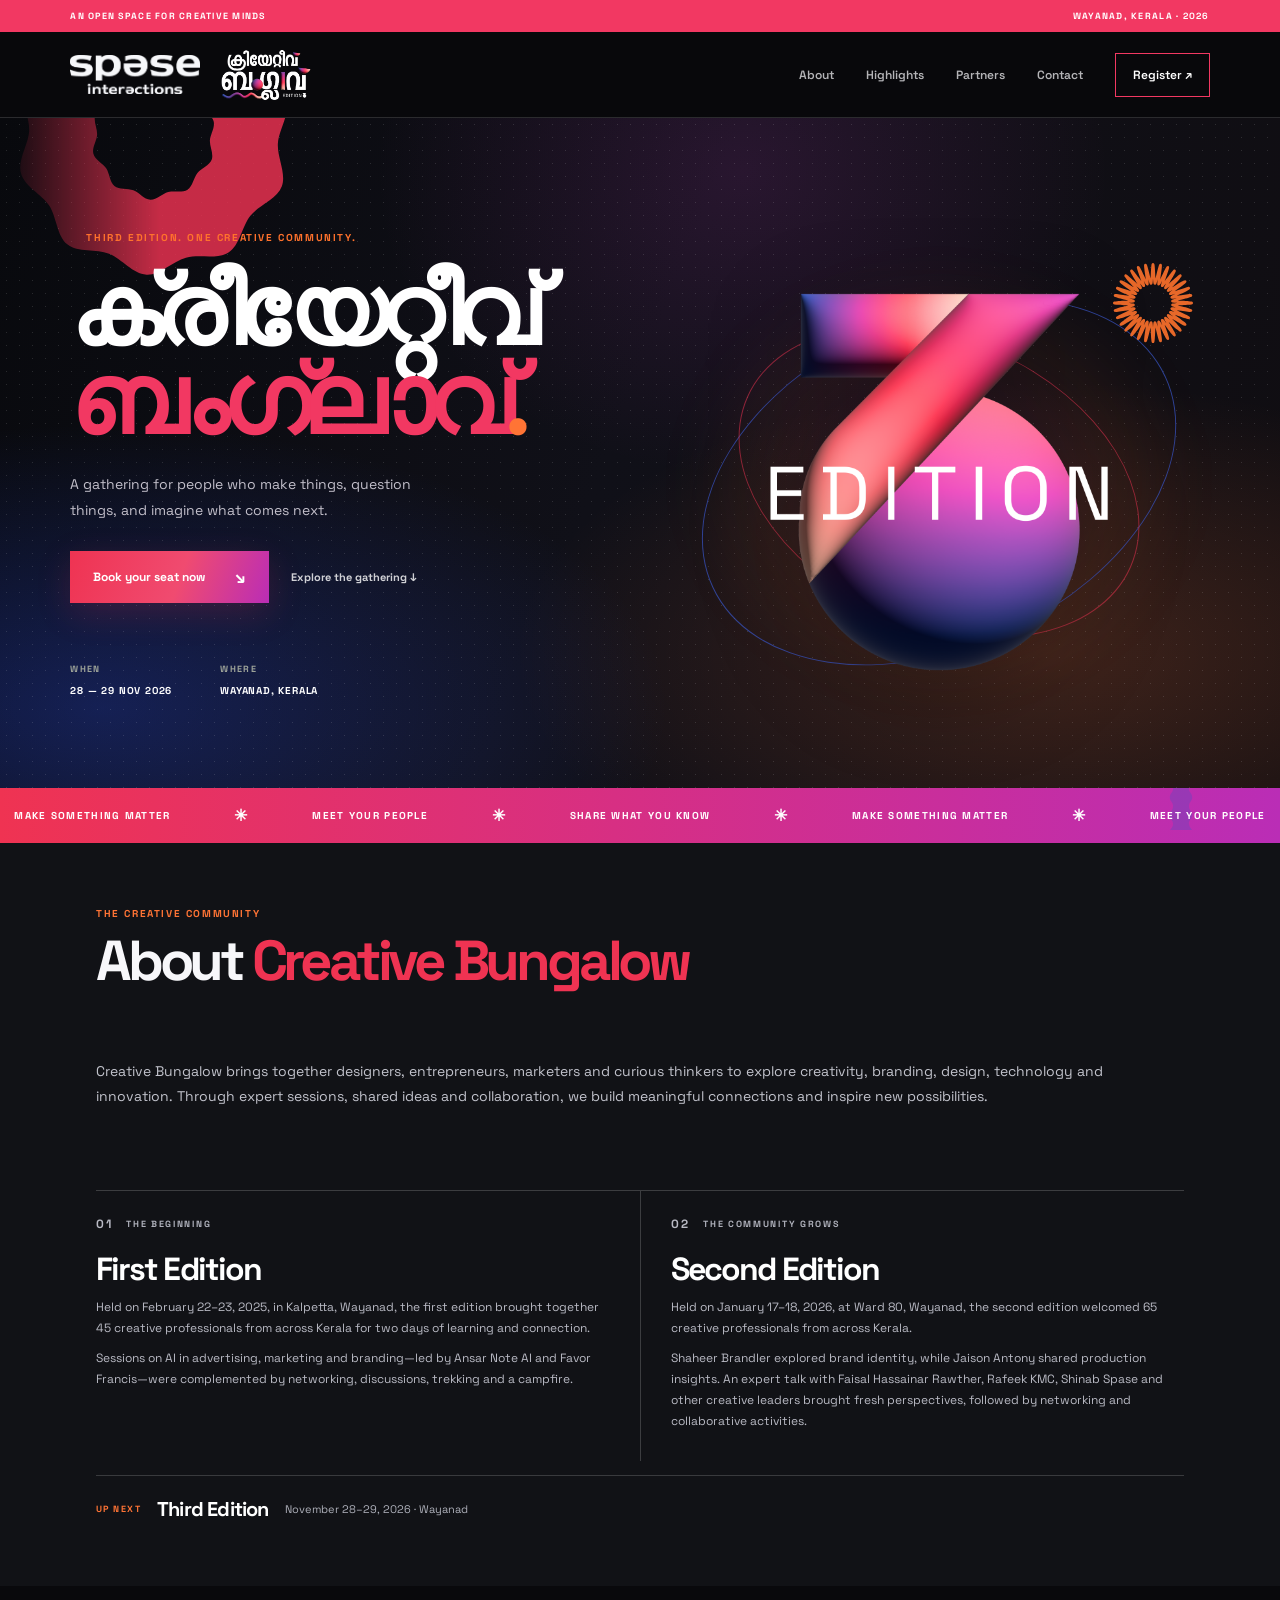
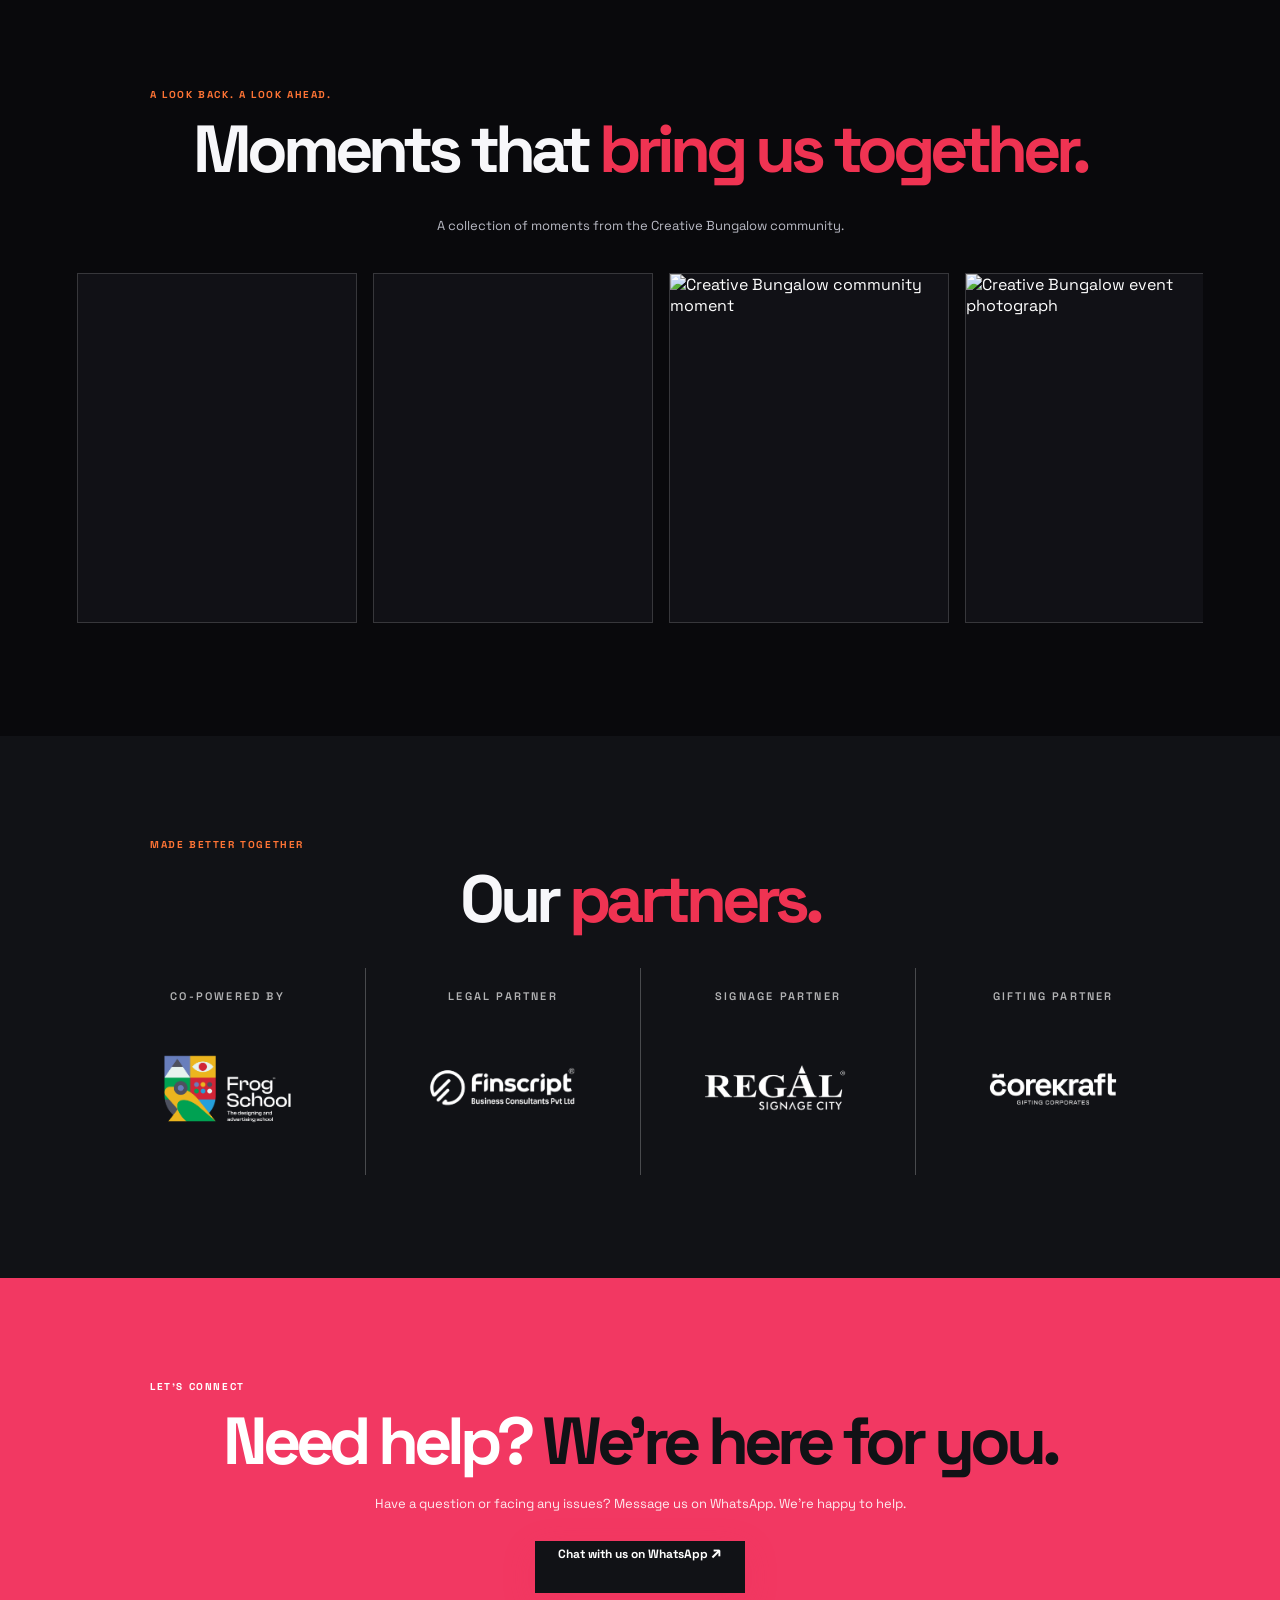
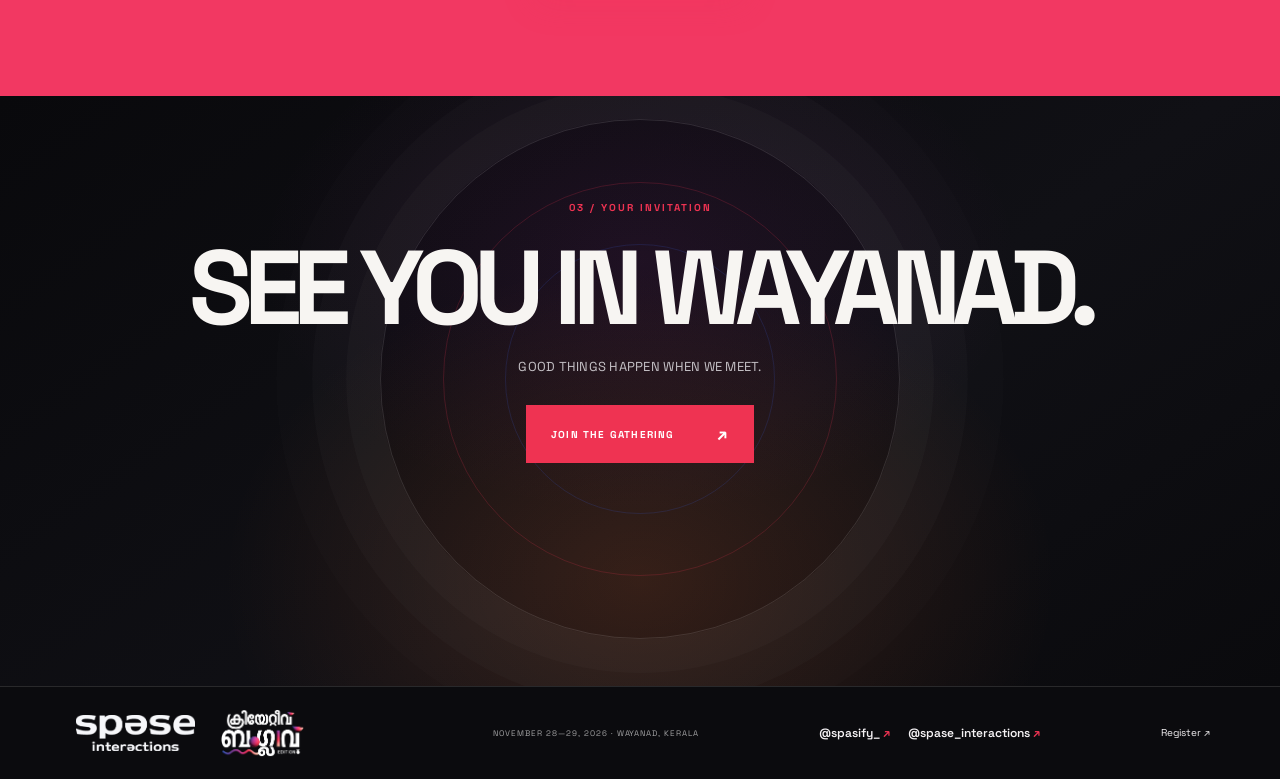
==== index.html @ 7293399e "Use text-style symbols for iOS icons" ====
<!doctype html>
<html lang="en">
<head>
<meta charset="utf-8"><meta name="viewport" content="width=device-width,initial-scale=1">
<meta name="theme-color" content="#0b0b0e">
<meta name="description" content="Creative Bungalow is a two-day gathering for creative minds in Wayanad, November 28–29, 2026.">
<title>Creative Bungalow — Wayanad Gathering</title>
<link rel="preconnect" href="https://fonts.googleapis.com"><link rel="preconnect" href="https://fonts.gstatic.com" crossorigin>
<link href="https://fonts.googleapis.com/css2?family=Space+Grotesk:wght@400;500;600;700&display=swap" rel="stylesheet">
<link rel="stylesheet" href="./styles.css">
</head>
<body>
<div class="topline"><span>AN OPEN SPACE FOR CREATIVE MINDS</span><span>WAYANAD, KERALA · 2026</span></div>
<header class="site-header">
<div class="home-brand-pair" role="group" aria-label="Event logos">
  <img class="spase-logo" src="./assets/brand/spase-logo-white.png" alt="Spase Interactions">
  <a class="brand" href="./index.html" aria-label="Creative Bungalow home"><img class="brand-logo" src="./assets/brand/Logo%20white.png" alt="Creative Bungalow"></a>
</div>
<nav><a href="#about">About</a><a href="#highlights">Highlights</a><a href="#partners">Partners</a><a href="#contact">Contact</a><a class="nav-cta" href="./register.html">Register ↗︎</a></nav>
</header>
<main>
<section class="hero">
<div class="hero-copy"><p class="eyebrow"><i></i>THIRD EDITION. ONE CREATIVE COMMUNITY.</p>
<h1>ക്രീയേറ്റീവ്<br><em>ബംഗ്ലാവ്</em><span class="lime">.</span></h1>
<p class="hero-subtitle">A gathering for people who make things, question things, and imagine what comes next.</p>
<div class="hero-actions"><a class="button button-lime" href="./register.html">Book your seat now <b>↘︎</b></a><a class="text-link" href="#about">Explore the gathering ↓︎</a></div>
<div class="hero-meta"><div><small>WHEN</small><strong>28 — 29 NOV 2026</strong></div><div><small>WHERE</small><strong>WAYANAD, KERALA</strong></div></div></div>
<div class="hero-art" aria-label="Creative Bungalow third edition artwork"><span class="hero-orbit hero-orbit-a" aria-hidden="true"></span><span class="hero-orbit hero-orbit-b" aria-hidden="true"></span><img class="hero-edition-art" src="./assets/brand/3.png" alt="Creative Bungalow — Third Edition" fetchpriority="high"></div>

</section>
<div class="ticker"><div class="ticker-track"><span>MAKE SOMETHING MATTER</span><b>✳︎</b><span>MEET YOUR PEOPLE</span><b>✳︎</b><span>SHARE WHAT YOU KNOW</span><b>✳︎</b><span>MAKE SOMETHING MATTER</span><b>✳︎</b><span>MEET YOUR PEOPLE</span></div></div>
<section class="editorial-section about-section" id="about">
  <div class="editorial-heading"><p class="eyebrow">THE CREATIVE COMMUNITY</p><h2>About <em>Creative Bungalow</em></h2></div>
  <div class="editorial-copy"><div class="about-copy">
        <p>Creative Bungalow brings together designers, entrepreneurs, marketers and curious thinkers to explore creativity, branding, design, technology and innovation. Through expert sessions, shared ideas and collaboration, we build meaningful connections and inspire new possibilities.</p>
      </div></div>
  <div class="edition-history">
    <div class="edition-grid"><article class="edition-entry" id="first-edition">
        <p class="edition-kicker">01 <span>THE BEGINNING</span></p>
        <h3>First Edition</h3>
        <div class="edition-copy">
          <p>Held on February 22–23, 2025, in Kalpetta, Wayanad, the first edition brought together 45 creative professionals from across Kerala for two days of learning and connection.</p>
          <p>Sessions on AI in advertising, marketing and branding—led by Ansar Note AI and Favor Francis—were complemented by networking, discussions, trekking and a campfire.</p>
        </div>
      </article><article class="edition-entry" id="second-edition">
        <p class="edition-kicker">02 <span>THE COMMUNITY GROWS</span></p>
        <h3>Second Edition</h3>
        <div class="edition-copy">
          <p>Held on January 17–18, 2026, at Ward 80, Wayanad, the second edition welcomed 65 creative professionals from across Kerala.</p>
          <p>Shaheer Brandler explored brand identity, while Jaison Antony shared production insights. An expert talk with Faisal Hassainar Rawther, Rafeek KMC, Shinab Spase and other creative leaders brought fresh perspectives, followed by networking and collaborative activities.</p>
        </div>
      </article></div>
    <div class="upcoming-edition"><span>UP NEXT</span><strong>Third Edition</strong><small>November 28–29, 2026 · Wayanad</small></div>
  </div>
</section>
<section class="editorial-section highlights-section" id="highlights">
  <div class="editorial-heading"><p class="eyebrow">A LOOK BACK. A LOOK AHEAD.</p><h2>Moments that <em>bring us together.</em></h2></div>
  <p class="editorial-subtitle">A collection of moments from the Creative Bungalow community.</p>
  <div class="media-marquee" aria-label="Creative Bungalow event photo and video gallery">
    <div class="media-track">
      <article class="media-gallery-card media-video"><iframe src="https://player.cloudinary.com/embed/?cloud_name=nosb531w&amp;public_id=AQMdlvcf31uzhgILqf1fVUNuygNgIloz7JPK4QnkHkowUm_729f21KWmNXTVeXl61R1WIhjzv195Us8UaeySsjap_ctfdw8" title="Creative Bungalow video moment 1" loading="lazy" allow="autoplay; fullscreen; encrypted-media; picture-in-picture" allowfullscreen></iframe></article>
      <article class="media-gallery-card media-video"><iframe src="https://player.cloudinary.com/embed/?cloud_name=nosb531w&amp;public_id=AQNQXtp3sV0ux5wu3PxJPvbdWZs32TNLeT9macdS7wleABgqghY4fEcdtOagTfN8_0IBxi1H565RChqFVVooSV6q0Xk9ZkzbIx928MA_csvsdd" title="Creative Bungalow video moment 2" loading="lazy" allow="autoplay; fullscreen; encrypted-media; picture-in-picture" allowfullscreen></iframe></article>
      <article class="media-gallery-card"><img src="https://res.cloudinary.com/nosb531w/image/upload/v1793366432/DSC09145.JPG_z86jhj.jpg" alt="Creative Bungalow community moment" loading="lazy"></article>
      <article class="media-gallery-card"><img src="https://res.cloudinary.com/nosb531w/image/upload/v1793366423/DSC09810_1.JPG_mx8c7j.jpg" alt="Creative Bungalow event photograph" loading="lazy"></article>
      <article class="media-gallery-card"><img src="https://res.cloudinary.com/nosb531w/image/upload/v1793366423/DSC09531.JPG_hpha5m.jpg" alt="Creative Bungalow event photograph" loading="lazy"></article>
      <article class="media-gallery-card"><img src="https://res.cloudinary.com/nosb531w/image/upload/v1793366422/DSC09256.JPG_mx4a6j.jpg" alt="Creative Bungalow event photograph" loading="lazy"></article>
      <article class="media-gallery-card media-gallery-duplicate" aria-hidden="true media-video"><iframe src="https://player.cloudinary.com/embed/?cloud_name=nosb531w&amp;public_id=AQMdlvcf31uzhgILqf1fVUNuygNgIloz7JPK4QnkHkowUm_729f21KWmNXTVeXl61R1WIhjzv195Us8UaeySsjap_ctfdw8" title="Creative Bungalow video moment 1" loading="lazy" allow="autoplay; fullscreen; encrypted-media; picture-in-picture" allowfullscreen></iframe></article>
      <article class="media-gallery-card media-gallery-duplicate" aria-hidden="true media-video"><iframe src="https://player.cloudinary.com/embed/?cloud_name=nosb531w&amp;public_id=AQNQXtp3sV0ux5wu3PxJPvbdWZs32TNLeT9macdS7wleABgqghY4fEcdtOagTfN8_0IBxi1H565RChqFVVooSV6q0Xk9ZkzbIx928MA_csvsdd" title="Creative Bungalow video moment 2" loading="lazy" allow="autoplay; fullscreen; encrypted-media; picture-in-picture" allowfullscreen></iframe></article>
      <article class="media-gallery-card media-gallery-duplicate" aria-hidden="true"><img src="https://res.cloudinary.com/nosb531w/image/upload/v1793366432/DSC09145.JPG_z86jhj.jpg" alt="Creative Bungalow community moment" loading="lazy"></article>
      <article class="media-gallery-card media-gallery-duplicate" aria-hidden="true"><img src="https://res.cloudinary.com/nosb531w/image/upload/v1793366423/DSC09810_1.JPG_mx8c7j.jpg" alt="Creative Bungalow event photograph" loading="lazy"></article>
      <article class="media-gallery-card media-gallery-duplicate" aria-hidden="true"><img src="https://res.cloudinary.com/nosb531w/image/upload/v1793366423/DSC09531.JPG_hpha5m.jpg" alt="Creative Bungalow event photograph" loading="lazy"></article>
      <article class="media-gallery-card media-gallery-duplicate" aria-hidden="true"><img src="https://res.cloudinary.com/nosb531w/image/upload/v1793366422/DSC09256.JPG_mx4a6j.jpg" alt="Creative Bungalow event photograph" loading="lazy"></article>
    </div>
  </div>
</section>
<section class="editorial-section partners-section" id="partners">
  <div class="editorial-heading"><p class="eyebrow">MADE BETTER TOGETHER</p><h2>Our <em>partners.</em></h2></div>
  <div class="partner-rail" aria-label="Event partners">
    <div class="partner-slot">
      <p class="partner-role">CO-POWERED BY</p>
      <img src="./assets/brand/Frog-school-logo.png" alt="Frog School" loading="lazy">
    </div>
    <div class="partner-slot">
      <p class="partner-role">LEGAL PARTNER</p>
      <img src="./assets/brand/finscript.png" alt="Finscript" loading="lazy">
    </div>
    <div class="partner-slot">
      <p class="partner-role">SIGNAGE PARTNER</p>
      <img src="./assets/brand/regal.png" alt="Regal Signage City" loading="lazy">
    </div>
    <div class="partner-slot">
      <p class="partner-role">GIFTING PARTNER</p>
      <img src="./assets/brand/corecraft.png" alt="Corekraft Gifts and Corporates" loading="lazy">
    </div>
  </div>
</section>
<section class="editorial-section contact-section" id="contact">
  <div class="editorial-heading"><p class="eyebrow">LET'S CONNECT</p><h2>Need help? <em>We're here for you.</em></h2></div>
  <p class="editorial-subtitle">Have a question or facing any issues? Message us on WhatsApp. We're happy to help.</p>
  <a class="button button-lime" href="https://wa.me/918129051277?text=Hello%20Creative%20Bungalow%2C%20I%20have%20a%20question%20about%20the%20event." target="_blank" rel="noopener noreferrer">Chat with us on WhatsApp <b>↗︎</b></a>
</section>

<section class="closing invite-cta">
  <div class="invite-orbit" aria-hidden="true"></div>
  <div class="invite-content">
    <p class="invite-kicker">03 / YOUR INVITATION</p>
    <h2>See you in Wayanad.</h2>
    <p class="invite-copy">GOOD THINGS HAPPEN WHEN WE MEET.</p>
    <a class="invite-button" href="./register.html">JOIN THE GATHERING <span>↗︎</span></a>
  </div>
</section>
</main>
<footer class="site-footer"><div class="home-brand-pair" role="group" aria-label="Event logos"><img class="spase-logo" src="./assets/brand/spase-logo-white.png" alt="Spase Interactions"><a class="brand" href="./index.html" aria-label="Creative Bungalow home"><img class="brand-logo footer-logo" src="./assets/brand/Logo%20white.png" alt="Creative Bungalow"></a></div><span>NOVEMBER 28—29, 2026 · WAYANAD, KERALA</span><nav class="footer-socials" aria-label="Instagram accounts"><a href="https://www.instagram.com/spasify_/" target="_blank" rel="noopener noreferrer">@spasify_ <span aria-hidden="true">↗︎</span></a><a href="https://www.instagram.com/spase_interactions/" target="_blank" rel="noopener noreferrer">@spase_interactions <span aria-hidden="true">↗︎</span></a></nav><a href="./register.html">Register ↗︎</a></footer>

</body></html>
---- styles.css ----
:root{--ink:#0b0b0e;--paper:#111216;--green:#f23862;--muted:#a0a0aa;--line:rgba(255,255,255,.14);--white:#191a20;--sans:"Space Grotesk",Arial,sans-serif;--serif:"Space Grotesk",Arial,sans-serif}*{box-sizing:border-box}html{scroll-behavior:smooth;scroll-padding-top:90px}body{margin:0;background:var(--paper);color:var(--ink);font-family:var(--sans);-webkit-font-smoothing:antialiased}a{color:inherit;text-decoration:none}button,input{font:inherit}.topline{height:32px;padding:0 5.5%;display:flex;align-items:center;justify-content:space-between;background:var(--green);font-size:9px;font-weight:700;letter-spacing:.14em}.site-header{height:86px;padding:0 5.5%;display:flex;align-items:center;justify-content:space-between;border-bottom:1px solid var(--line)}.brand{display:inline-flex;align-items:center;gap:11px}.brand-mark{width:43px;height:43px;border-radius:50%;background:var(--ink);color:var(--green);display:grid;place-items:center;font-size:13px;font-weight:700;position:relative;letter-spacing:-.06em}.brand-mark span{position:absolute;font-size:10px;top:5px;right:6px;color:var(--paper)}.brand-name{font-weight:700;font-size:12px;line-height:1.05;letter-spacing:-.04em}.site-header nav{display:flex;align-items:center;gap:32px;font-size:12px;font-weight:600}.site-header nav a:not(.nav-cta){opacity:.72}.nav-cta{border:1px solid var(--ink);padding:13px 17px;border-radius:99px}.hero{background:var(--ink);color:var(--paper);min-height:670px;padding:85px 5.5% 28px;position:relative;overflow:hidden;display:grid;grid-template-columns:1.05fr .95fr;align-items:center}.hero-copy{max-width:670px;z-index:1;padding-bottom:35px}.eyebrow{font-size:10px;font-weight:700;letter-spacing:.16em;margin:0 0 23px;display:flex;align-items:center;gap:9px}.eyebrow i{width:7px;height:7px;border-radius:50%;background:var(--green);display:inline-block}.eyebrow.dark{color:#777b70}.hero h1{font-size:clamp(58px,7.6vw,110px);letter-spacing:-.09em;line-height:.91;margin:0;font-weight:600}.hero h1 em,.intro h2 em,.details h2 em,.register-intro h2 em,.success-panel h3 em,.closing h2 em{font-family:var(--serif);font-weight:500;letter-spacing:-.075em}.lime{color:var(--green)}.hero-subtitle{max-width:390px;color:#b7bbb2;font-size:14px;line-height:1.8;margin:28px 0}.hero-actions{display:flex;align-items:center;gap:22px}.button{border:0;border-radius:99px;min-height:52px;padding:0 23px;display:inline-flex;align-items:center;justify-content:space-between;gap:30px;font-weight:700;font-size:12px;cursor:pointer;transition:transform .2s,background .2s}.button:hover{transform:translateY(-2px)}.button b{font-size:17px}.button-lime{background:var(--green);color:var(--ink)}.text-link{font-size:11px;font-weight:700;opacity:.8}.hero-meta{display:flex;gap:48px;margin-top:60px}.hero-meta>div{display:flex;flex-direction:column;gap:9px}.hero-meta small,.payment-top small,.upi-row small,.fee small{font-size:9px;color:#9da399;font-weight:700;letter-spacing:.15em}.hero-meta strong{font-size:10px;letter-spacing:.08em}.hero-art{min-height:435px;position:relative;display:grid;place-items:center}.orbit{position:absolute;border:1px solid rgba(244,240,232,.16);border-radius:50%;aspect-ratio:1}.orbit-a{width:min(95%,440px);transform:rotate(-24deg) scaleY(.76)}.orbit-b{width:min(75%,350px);transform:rotate(30deg) scaleY(.76)}.disc{width:260px;height:260px;background:var(--green);border-radius:50%;color:var(--ink);display:flex;flex-direction:column;align-items:center;justify-content:center;transform:rotate(-10deg);z-index:1;box-shadow:0 30px 70px #0005}.disc small,.date-disc small{font-size:8px;letter-spacing:.15em;font-weight:700}.disc strong{text-align:center;font-size:31px;line-height:.98;letter-spacing:-.07em;margin:14px 0}.date-disc{position:absolute;right:4%;top:5%;width:105px;height:105px;border:1px solid rgba(244,240,232,.4);border-radius:50%;display:flex;flex-direction:column;align-items:center;justify-content:center;line-height:1.1;transform:rotate(9deg)}.date-disc strong{font-size:25px;letter-spacing:-.08em}.art-note{position:absolute;bottom:16%;right:0;font-size:9px;letter-spacing:.12em;line-height:1.6;color:#aeb4a8;transform:rotate(-7deg)}.star{position:absolute;left:5%;top:17%;font-size:35px;color:var(--green)}.hero-bottom{position:absolute;bottom:21px;left:5.5%;right:5.5%;display:flex;align-items:center;gap:14px;color:#8e958a;font-size:8px;font-weight:700;letter-spacing:.12em}.hero-bottom i{height:1px;background:#4a5248;flex:1}.ticker{background:var(--green);overflow:hidden;padding:17px 0;color:var(--ink)}.ticker-track{display:flex;align-items:center;justify-content:space-around;gap:35px;white-space:nowrap;font-size:10px;font-weight:700;letter-spacing:.13em}.ticker-track b{font-size:16px}.section{padding-left:8%;padding-right:8%}.intro{padding-top:120px;padding-bottom:125px;display:grid;grid-template-columns:.65fr 1.3fr .55fr;gap:45px}.section-index{display:flex;flex-direction:column;gap:9px;font-size:9px;font-weight:700;letter-spacing:.13em;color:var(--muted)}.section-index span{color:var(--ink);font-size:11px}.section-index small{font-size:9px}.intro-main .eyebrow{margin-bottom:20px}.intro h2,.details h2,.register-intro h2{font-size:clamp(49px,5.6vw,78px);line-height:.99;letter-spacing:-.08em;font-weight:500;margin:0}.intro-bottom{display:flex;align-items:end;gap:30px;max-width:540px;margin-top:34px}.intro-bottom p,.register-intro>p{font-size:13px;line-height:1.9;color:#64675e;margin:0;max-width:415px}.round-arrow{width:52px;height:52px;flex:0 0 52px;border:1px solid var(--ink);border-radius:50%;display:grid;place-items:center;font-size:22px}.intro-aside{padding-top:42px}.stamp{width:135px;height:135px;border:1px solid var(--ink);border-radius:50%;display:flex;flex-direction:column;justify-content:center;align-items:center;text-align:center;font-family:var(--serif);font-size:17px;line-height:1.05;transform:rotate(8deg)}.stamp span{font-family:var(--sans);font-size:8px;letter-spacing:.16em;margin-top:6px;font-weight:700}.intro-aside p{font-size:10px;line-height:1.8;color:var(--muted);max-width:155px;margin:30px 0 0}.details{background:var(--ink);color:var(--paper);padding:85px 0 100px}.details-inner{display:grid;grid-template-columns:.65fr 1.3fr;gap:45px}.section-index.light,.section-index.light span{color:#a0a69b}.section-index.light span:first-child{color:var(--green)}.details .eyebrow{color:#9ca398}.details h2{margin-bottom:55px}.detail-grid{display:grid;grid-template-columns:repeat(2,minmax(0,1fr));border-left:1px solid #3b4339;border-top:1px solid #3b4339}.detail-card{position:relative;min-height:215px;padding:24px;border-right:1px solid #3b4339;border-bottom:1px solid #3b4339}.detail-card>small{font-size:9px;font-weight:700;letter-spacing:.13em;color:#aab0a5}.detail-icon{float:right;color:var(--green);font-size:18px}.detail-card h3{font-size:23px;letter-spacing:-.06em;margin:41px 0 5px}.detail-card p{color:#9da398;font-size:11px;margin:0 0 24px}.detail-card strong{font-size:8px;letter-spacing:.11em;color:#c5c9bf}.detail-card.accent{background:var(--green);color:var(--ink)}.detail-card.accent>small,.detail-card.accent p,.detail-card.accent strong{color:#3c4a31}.detail-card.accent .detail-icon{color:var(--ink)}.register{padding-top:120px;padding-bottom:135px;display:grid;grid-template-columns:.65fr .8fr 1.25fr;gap:45px;align-items:start}.register-intro h2{margin-bottom:25px}.register-intro .eyebrow{margin-bottom:20px}.register-intro>p{max-width:330px}.fee{margin-top:32px;border-top:1px solid var(--line);padding-top:18px;display:flex;flex-direction:column;gap:10px}.fee small{color:var(--muted)}.fee strong{font-size:26px;letter-spacing:-.05em}.fee strong span{font-size:11px;font-weight:500;letter-spacing:0;color:var(--muted)}.form-shell{background:var(--white);border:1px solid #e1dbcf;border-radius:20px;padding:34px;grid-column:3}.form-title{display:flex;gap:14px;align-items:flex-start;margin-bottom:25px}.form-title>span{width:32px;height:32px;border-radius:50%;background:var(--green);display:grid;place-items:center;font-size:10px;font-weight:700;flex-shrink:0}.form-title h3{margin:0;font-size:19px;letter-spacing:-.05em}.form-title p{margin:6px 0 0;font-size:11px;color:var(--muted)}.form-grid{display:grid;grid-template-columns:1fr 1fr;gap:20px 15px}.field{display:flex;flex-direction:column;gap:9px;min-width:0}.field>span:first-child,.field legend{font-size:11px;font-weight:700}.field b,.field legend b{color:#3c8b21}.wide{grid-column:1/-1}.field input:not([type=radio]):not([type=file]){width:100%;height:47px;border:1px solid #ddd9d0;border-radius:9px;padding:0 13px;color:var(--ink);background:#fffdf9;font-size:12px;outline:none}.field input:focus{border-color:#718b53;box-shadow:0 0 0 3px #b8f35a3d}.field input::placeholder{color:#a4a49a}.field fieldset{border:0;padding:0;margin:0}.field legend{margin-bottom:10px}.choices{display:flex;gap:10px}.choice{flex:1;position:relative;cursor:pointer}.choice input{position:absolute;opacity:0;pointer-events:none}.choice span{display:flex;align-items:center;justify-content:center;border:1px solid #ddd9d0;border-radius:9px;padding:13px 10px;font-size:11px;font-weight:600}.choice input:checked+span{background:#f0f7e7;border-color:#87a56a;box-shadow:inset 0 0 0 1px #87a56a}.form-divider{height:1px;background:var(--line);margin:33px 0}.payment-box{border:1px solid #e1dbcf;background:#f7f3eb;border-radius:12px;padding:20px;margin-bottom:23px}.payment-top{display:flex;align-items:start;justify-content:space-between}.payment-top>div{display:flex;flex-direction:column;gap:6px}.payment-top strong{font-size:36px;letter-spacing:-.07em}.upi-tag{font-size:11px;font-weight:700;background:var(--green);border-radius:99px;padding:9px 12px}.payment-box>p{font-size:11px;line-height:1.8;color:#66695f}.upi-row{border:1px solid #ded8cc;background:var(--white);border-radius:9px;padding:13px;display:flex;align-items:center;justify-content:space-between;gap:10px}.upi-row>div{display:flex;flex-direction:column;gap:6px;min-width:0}.upi-row strong{font-size:13px;overflow-wrap:anywhere}.copy-button{border:1px solid #d8d4ca;background:transparent;border-radius:99px;padding:9px 11px;font-size:10px;font-weight:700;cursor:pointer;white-space:nowrap}.copy-button:hover{background:var(--green);border-color:var(--green)}.payment-box .caution{font-size:10px;margin-bottom:0}.upload-field{margin-top:5px}.muted,.upload-field>.muted{color:var(--muted);font-size:10px}.field input[type=file]{position:absolute;width:1px;height:1px;opacity:0;pointer-events:none}.upload-box{display:flex;align-items:center;gap:13px;border:1px dashed #b9b8ab;border-radius:10px;padding:17px;background:#fbf9f3;cursor:pointer;min-height:80px}.upload-box:hover{border-color:#6f8c50;background:#f7faef}.upload-icon{width:37px;height:37px;flex:0 0 37px;background:var(--green);border-radius:50%;display:grid;place-items:center;font-size:20px}.upload-box>span:nth-child(2){display:flex;flex-direction:column;gap:5px;min-width:0}.upload-box strong{font-size:11px;overflow-wrap:anywhere}.upload-box small{font-size:10px;color:var(--muted)}.upload-arrow{margin-left:auto;font-size:18px}.captcha-wrap{margin-top:18px;min-height:42px}.captcha-wrap p{font-size:10px;color:var(--muted)}.consent{display:flex;gap:10px;align-items:flex-start;font-size:10px;color:#66695f;line-height:1.7;margin-top:20px}.consent input{margin:3px 0 0;accent-color:#678b3d}.form-message{font-size:11px;line-height:1.6;margin:14px 0 0;color:#a33128}.form-message:empty{display:none}.submit-button{width:100%;margin-top:16px}.submit-button:disabled{opacity:.6;cursor:not-allowed}.form-footnote{font-size:9px;line-height:1.7;color:#888a80;margin:16px 0 0}.notice{padding:16px 19px;border-radius:12px;font-size:12px;line-height:1.7;margin:0 0 18px}.notice p{margin:5px 0 0}.warning{background:#fff1d5;border:1px solid #e8ca8c;color:#6f4c10}.register>.warning{grid-column:2/4}.success-panel{padding:10px 0}.success-icon{width:52px;height:52px;display:grid;place-items:center;border-radius:50%;background:var(--green);font-size:25px;margin-bottom:25px}.success-panel .eyebrow{margin-bottom:16px}.success-panel h3{font-size:49px;line-height:.98;letter-spacing:-.08em;font-weight:500;margin:0 0 22px}.success-panel>p{font-size:12px;color:#60645b;line-height:1.8}.reference-box{border:1px solid #ddd7cc;border-radius:12px;padding:17px;display:flex;flex-direction:column;align-items:flex-start;gap:11px;margin:25px 0}.reference-box small{font-size:9px;color:var(--muted);font-weight:700;letter-spacing:.13em}.reference-box strong{font-size:23px;letter-spacing:.04em}.closing{background:var(--green);padding:90px 8%;text-align:center}.closing>div{font-size:28px}.closing>p{font-size:9px;font-weight:700;letter-spacing:.16em;margin:18px 0 27px}.closing h2{font-size:clamp(51px,7vw,88px);line-height:.93;letter-spacing:-.09em;font-weight:500;margin:0 0 35px}.button-dark{background:var(--ink);color:var(--paper)}.site-footer{min-height:100px;padding:20px 5.5%;display:flex;align-items:center;justify-content:space-between;gap:20px;background:var(--ink);color:var(--paper)}.site-footer>span{font-size:8px;letter-spacing:.12em;color:#a1a69c}.site-footer>a:last-child{font-size:10px;color:#9da398}.honeypot{position:absolute;left:-10000px;width:1px;height:1px;overflow:hidden}.admin-page{min-height:100vh;background:var(--paper);padding:40px 20px}.admin-container{max-width:1060px;margin:0 auto}.admin-header{display:flex;justify-content:space-between;align-items:center;gap:20px;margin:30px 0}.admin-header h1{font-size:clamp(30px,5vw,52px);letter-spacing:-.07em;margin:0}.admin-header p,.admin-status{color:var(--muted);font-size:12px;line-height:1.6}.admin-card{background:var(--white);border:1px solid #e1dbcf;border-radius:16px;padding:24px;margin-bottom:20px}.admin-login{max-width:460px;margin:45px auto}.admin-card h2{font-size:18px;letter-spacing:-.04em;margin-top:0}.admin-card .field{margin-bottom:15px}.admin-toolbar{display:flex;flex-wrap:wrap;align-items:center;justify-content:space-between;gap:12px}.admin-toolbar input{height:42px;border:1px solid #ddd9d0;border-radius:9px;padding:0 12px;max-width:300px}.admin-table-wrap{overflow:auto;margin-top:18px}.admin-table{border-collapse:collapse;width:100%;min-width:760px;font-size:11px}.admin-table th,.admin-table td{text-align:left;padding:13px 10px;border-bottom:1px solid var(--line);vertical-align:top}.admin-table th{font-size:9px;letter-spacing:.1em;text-transform:uppercase;color:var(--muted)}.status-pill{display:inline-block;border-radius:99px;background:#f8ebc8;padding:5px 8px;font-size:9px;font-weight:700}.status-pill.verified{background:#e4f4d9;color:#336220}.status-pill.rejected{background:#f7dcd8;color:#8a3025}.admin-action{border:1px solid #ccc7bc;background:transparent;padding:7px 9px;border-radius:8px;font-size:10px;cursor:pointer;margin:2px}.admin-action:hover{background:var(--green)}.signed-link{display:inline-block;margin-top:5px;font-size:10px;text-decoration:underline}.admin-empty{padding:24px;text-align:center;color:var(--muted);font-size:12px}.admin-top-label{font-size:9px;letter-spacing:.13em;color:var(--muted);font-weight:700}@media(max-width:1020px){.hero{grid-template-columns:1fr 1fr}.hero-art{min-height:360px}.disc{width:220px;height:220px}.intro,.details-inner,.register{grid-template-columns:.45fr 1fr;gap:35px}.intro-aside{display:none}.register-intro{grid-column:2}.form-shell{grid-column:2}.register>.warning{grid-column:2}.details-main{grid-column:2}.section{padding-left:6%;padding-right:6%}}@media(max-width:700px){.topline{padding:0 18px;font-size:7px;letter-spacing:.09em}.site-header{height:72px;padding:0 18px}.brand-mark{width:37px;height:37px}.brand-name{font-size:11px}.site-header nav{gap:13px;font-size:10px}.site-header nav>a:not(.nav-cta){display:none}.nav-cta{padding:11px 13px}.hero{min-height:auto;display:block;padding:70px 22px 62px}.hero-copy{padding-bottom:0}.hero h1{font-size:clamp(56px,16vw,88px)}.hero-subtitle{font-size:13px;max-width:330px}.hero-actions{align-items:flex-start;flex-direction:column;gap:18px}.hero-meta{margin-top:38px;gap:25px}.hero-meta strong{font-size:9px}.hero-art{min-height:320px;margin-top:14px}.disc{width:205px;height:205px}.disc strong{font-size:26px}.date-disc{width:78px;height:78px;right:3%;top:6%}.date-disc strong{font-size:19px}.star{left:2%;top:20%}.art-note{right:1%;bottom:12%}.hero-bottom{left:22px;right:22px;bottom:18px;font-size:7px}.ticker{padding:15px 0}.ticker-track{justify-content:flex-start;gap:23px;width:max-content;font-size:9px}.intro{padding-top:75px;padding-bottom:80px;display:block}.intro>.section-index{margin-bottom:35px}.intro h2,.details h2,.register-intro h2{font-size:58px}.intro-bottom{align-items:center;gap:15px}.intro-bottom p{font-size:12px}.round-arrow{width:43px;height:43px;flex-basis:43px}.details{padding:65px 0 75px}.details-inner{display:block}.light{margin-bottom:34px}.details h2{margin-bottom:40px}.detail-grid{grid-template-columns:1fr 1fr}.detail-card{padding:16px;min-height:190px}.detail-card h3{font-size:18px;margin-top:36px}.detail-card p{font-size:10px;line-height:1.6}.detail-card strong{font-size:7px;line-height:1.5}.register{padding-top:75px;padding-bottom:80px;display:block}.register>.section-index{margin-bottom:35px}.register-intro{margin-bottom:28px}.register-intro h2{margin-bottom:20px}.register-intro>p{font-size:12px}.fee{margin-top:22px}.form-shell{padding:22px 17px;border-radius:14px}.form-grid{grid-template-columns:1fr;gap:17px}.wide{grid-column:1}.form-title h3{font-size:18px}.register>.warning{margin-bottom:14px}.payment-box{padding:15px}.payment-top strong{font-size:32px}.upi-row{align-items:flex-start}.closing{padding:70px 20px}.site-footer{padding:23px 18px;flex-wrap:wrap}.site-footer>span{order:3;width:100%;font-size:7px}.admin-page{padding:22px 12px}.admin-card{padding:17px}.admin-header{align-items:flex-start;flex-direction:column}.admin-header h1{font-size:36px}.admin-login{margin:28px auto}.admin-toolbar{align-items:stretch;flex-direction:column}.admin-toolbar input{max-width:none;width:100%}}@media(prefers-reduced-motion:reduce){html{scroll-behavior:auto}*,*:before,*:after{transition:none!important;animation:none!important}}

/* Creative Bungalow brand palette + Space Grotesk */
body{background:#111216;color:#f7f7fa;font-family:"Space Grotesk",Arial,sans-serif}
.topline{background:#f23862;color:#fff}
.site-header{background:#0b0b0e;color:#f7f7fa;border-color:rgba(255,255,255,.14)}
.brand-mark{background:#f23862;color:#fff}
.brand-mark span{color:#fff}
.site-header nav a:not(.nav-cta){color:#f7f7fa}
.nav-cta{border-color:#f23862;color:#fff}
.hero{background:#09090c;color:#fff}
.hero h1 em,.intro h2 em,.details h2 em,.register-intro h2 em,.success-panel h3 em,.closing h2 em{font-family:"Space Grotesk",Arial,sans-serif;font-style:normal;font-weight:700;color:#f23862;letter-spacing:-.075em}
.eyebrow i,.lime{background:transparent;color:#ff7435}
.button-lime{background:#f23862;color:#fff}
.ticker{background:#f23862;color:#fff}
.intro,.register{background:#111216;color:#f7f7fa}
.intro .eyebrow.dark,.register-intro .eyebrow.dark{color:#ff7435}
.intro h2,.register-intro h2{color:#fff}
.intro-bottom p,.register-intro>p{color:#b9bac4}
.section-index,.section-index span{color:#a0a0aa}
.section-index span{color:#ff7435}
.round-arrow{border-color:#f23862;color:#fff}
.stamp{border-color:#ff7435;color:#fff;font-family:"Space Grotesk",Arial,sans-serif;font-weight:700}
.stamp span{color:#f23862}
.intro-aside p{color:#aaaab4}
.details{background:#09090c;color:#fff}
.details .eyebrow{color:#ff7435}
.detail-grid{border-color:rgba(255,255,255,.16)}
.detail-card{border-color:rgba(255,255,255,.16)}
.detail-card>small,.detail-card strong{color:#b7b7c1}
.detail-card h3{color:#fff}
.detail-card p{color:#aaaab4}
.detail-icon{color:#ff7435}
.detail-card.accent{background:#f23862;color:#fff}
.detail-card.accent>small,.detail-card.accent p,.detail-card.accent strong,.detail-card.accent .detail-icon{color:#fff}
.form-shell,.admin-card{background:#191a20;border-color:rgba(255,255,255,.14);color:#f7f7fa}
.form-title h3,.field>span:first-child,.field legend{color:#fff}
.form-title p,.muted,.upload-field>.muted{color:#a0a0aa}
.form-title>span,.upload-icon{background:#ff7435;color:#111216}
.field input:not([type=radio]):not([type=file]),.admin-toolbar input{background:#111216;border-color:#393a43;color:#fff}
.field input::placeholder{color:#777985}
.field input:focus{border-color:#f23862;box-shadow:0 0 0 3px #f2386230}
.field b,.field legend b{color:#f23862}
.choice span{background:#111216;border-color:#393a43;color:#fff}
.choice input:checked+span{background:#34202a;border-color:#f23862;box-shadow:inset 0 0 0 1px #f23862}
.form-divider{background:rgba(255,255,255,.14)}
.payment-box{background:#111216;border-color:#393a43}
.payment-top small,.upi-row small{color:#a0a0aa}
.upi-tag{background:#f23862;color:#fff}
.upi-row{background:#191a20;border-color:#393a43}
.upi-row strong,.payment-box>p{color:#e1e1e7}
.copy-button{border-color:#555660;color:#fff}
.copy-button:hover{background:#f23862;border-color:#f23862;color:#fff}
.upload-box{background:#111216;border-color:#555660;color:#fff}
.upload-box small{color:#a0a0aa}
.consent,.form-footnote,.captcha-wrap p{color:#a0a0aa}
.consent input{accent-color:#f23862}
.button-dark{background:#f23862;color:#fff}
.fee{border-color:rgba(255,255,255,.14)}
.fee small{color:#a0a0aa}
.fee strong{color:#fff}
.success-panel>p{color:#b9bac4}
.success-icon{background:#ff7435;color:#111216}
.reference-box{border-color:#393a43}
.reference-box small{color:#a0a0aa}
.closing{background:#f23862;color:#fff}
.site-footer{background:#09090c;color:#fff;border-top:1px solid rgba(255,255,255,.14)}
.site-footer>span,.site-footer>a:last-child{color:#aaaab4}
.admin-page{background:#111216;color:#fff}
.admin-header p,.admin-status{color:#aaaab4}
.admin-table th,.admin-table td{border-color:rgba(255,255,255,.14)}
.admin-table th{color:#aaaab4}
.admin-action{border-color:#555660;color:#fff}
.admin-action:hover{background:#f23862;color:#fff}
.status-pill{background:#493b20;color:#ffd98a}
.status-pill.verified{background:#173c31;color:#8ce0b7}
.status-pill.rejected{background:#48232b;color:#ff9aa9}
.admin-empty{color:#aaaab4}
@media(prefers-reduced-motion:reduce){html{scroll-behavior:auto}}

/* Landing page wireframe sections */
.about-section{padding-top:112px;padding-bottom:118px;display:grid;grid-template-columns:.55fr 1.45fr;gap:52px;background:#111216;color:#f7f7fa}
.about-content .eyebrow,.partners-content .eyebrow{color:#ff7435}
.about-content h2,.highlights-heading h2,.partners-content h2,.contact-inner h2{font-size:clamp(48px,6vw,82px);line-height:.96;letter-spacing:-.085em;font-weight:600;margin:0}
.about-content h2 em,.highlights-heading h2 em,.partners-content h2 em,.contact-inner h2 em{font-style:normal;color:#f23862}
.about-lead{max-width:680px;color:#b9bac4;font-size:15px;line-height:1.9;margin:28px 0 42px}
.season-grid{display:grid;grid-template-columns:1fr 1fr;border-top:1px solid rgba(255,255,255,.18);border-bottom:1px solid rgba(255,255,255,.18)}
.season-card{display:flex;align-items:flex-start;gap:18px;padding:25px 22px 25px 0;position:relative;min-height:155px}
.season-card+ .season-card{border-left:1px solid rgba(255,255,255,.18);padding-left:25px}
.season-number{font-size:12px;color:#ff7435;font-weight:700}
.season-card small,.tile-index{font-size:9px;letter-spacing:.14em;font-weight:700;color:#aaaab4}
.season-card h3{font-size:26px;letter-spacing:-.06em;margin:12px 0 5px}
.season-card p{font-size:11px;line-height:1.7;color:#aaaab4;margin:0;max-width:210px}
.season-arrow{margin-left:auto;color:#f23862;font-size:20px}
.highlights-section{background:#09090c;color:#fff;padding:95px 8% 105px}
.highlights-heading{display:flex;align-items:end;justify-content:space-between;padding:0;margin-bottom:48px}
.highlights-heading .eyebrow{color:#ff7435}
.section-count{font-size:9px;letter-spacing:.14em;color:#aaaab4;font-weight:700;padding-bottom:8px}
.highlight-grid{display:grid;grid-template-columns:repeat(4,minmax(0,1fr));gap:13px}
.highlight-tile{min-width:0;min-height:270px;padding:17px;border:1px solid rgba(255,255,255,.14);background:#15161c;position:relative;overflow:hidden;display:flex;flex-direction:column}
.tile-index{position:relative;z-index:2}
.highlight-tile h3{font-size:15px;letter-spacing:-.04em;margin:auto 0 0;position:relative;z-index:2}
.tile-art{height:175px;position:relative;display:grid;place-items:center;overflow:hidden}
.art-circle i{width:125px;height:125px;border:1px solid #f23862;border-radius:50%;box-shadow:0 0 0 18px #f238621c,0 0 0 38px #f2386210}
.art-circle b{position:absolute;font-size:58px;color:#ff7435}
.highlight-two{background:#20131b}.art-type{font-size:36px;line-height:.82;font-weight:700;letter-spacing:-.08em;color:#f7f7fa;display:block;padding:32px 0 0 20px}.art-type em{font-style:normal;color:#f23862}
.highlight-three{background:#191718}.art-sun i{width:116px;height:116px;background:#ff7435;border-radius:50%;box-shadow:0 0 0 18px #ff743522,0 0 0 38px #ff743511}.art-sun b{position:absolute;font-size:75px;color:#111216}
.highlight-four{background:#131923}.art-orbit i{position:absolute;width:145px;height:100px;border:1px solid #6378e8;border-radius:50%;transform:rotate(35deg)}.art-orbit i+i{transform:rotate(-35deg);border-color:#f23862}.art-orbit b{font-size:10px;letter-spacing:.2em;color:#fff}
.partners-section{padding-top:105px;padding-bottom:110px;display:grid;grid-template-columns:.55fr 1.45fr;gap:52px;background:#111216;color:#fff}
.partners-note{color:#aaaab4;font-size:13px;line-height:1.8;margin:20px 0 35px}
.partner-rail{display:grid;grid-template-columns:repeat(4,1fr);border:1px solid rgba(255,255,255,.15)}
.partner-slot{min-height:92px;display:grid;place-items:center;text-align:center;padding:12px;font-size:9px;letter-spacing:.12em;color:#747681;font-weight:700}
.partner-slot+.partner-slot{border-left:1px solid rgba(255,255,255,.15)}
.contact-section{background:#f23862;color:#fff;padding:85px 8%}
.contact-inner{display:flex;justify-content:space-between;align-items:center;gap:35px;max-width:1250px;margin:auto}
.contact-inner .eyebrow{color:#fff}
.contact-inner h2 em{color:#111216}
.contact-inner p:not(.eyebrow){font-size:12px;line-height:1.8;max-width:390px;color:#fff;margin:22px 0 0}
.contact-inner .button-lime{background:#09090c;color:#fff;flex-shrink:0}
@media(max-width:900px){.highlight-grid{grid-template-columns:repeat(2,minmax(0,1fr))}.about-section,.partners-section{grid-template-columns:.4fr 1fr;gap:28px}.site-header nav{gap:17px}}
@media(max-width:700px){.site-header nav{gap:12px}.site-header nav a:not(.nav-cta){display:none}.about-section,.partners-section{display:block;padding-top:75px;padding-bottom:80px}.about-section>.section-index,.partners-section>.section-index{margin-bottom:32px}.about-content h2,.highlights-heading h2,.partners-content h2,.contact-inner h2{font-size:55px}.about-lead{font-size:13px;margin:22px 0 30px}.season-grid{grid-template-columns:1fr}.season-card{min-height:130px;padding:20px 0}.season-card+.season-card{border-left:0;border-top:1px solid rgba(255,255,255,.18);padding-left:0}.highlights-section{padding:70px 6% 78px}.highlights-heading{display:block;margin-bottom:30px}.section-count{display:block;margin-top:20px}.highlight-grid{gap:9px}.highlight-tile{min-height:225px;padding:12px}.tile-art{height:135px}.highlight-tile h3{font-size:12px}.art-type{font-size:29px;padding-left:10px}.partner-rail{grid-template-columns:repeat(2,1fr)}.partner-slot{min-height:75px}.partner-slot:nth-child(3){border-left:0;border-top:1px solid rgba(255,255,255,.15)}.partner-slot:nth-child(4){border-top:1px solid rgba(255,255,255,.15)}.contact-section{padding:70px 6%}.contact-inner{display:block}.contact-inner .button-lime{margin-top:30px}}

/* About copy and first-edition story */
.about-copy{max-width:850px;margin:26px 0 38px}
.about-copy p,.first-edition p{font-size:13px;line-height:1.95;color:#b9bac4;margin:0 0 16px}
.about-copy p:last-child,.first-edition p:last-child{margin-bottom:0}
.first-edition{margin-top:34px;padding:28px 30px;border:1px solid rgba(255,255,255,.16);background:linear-gradient(135deg,#191a20,#111216);border-radius:4px}
.first-edition .eyebrow{font-size:9px;color:#ff7435;margin-bottom:12px}
.first-edition h3{font-size:28px;letter-spacing:-.06em;margin:0 0 18px;color:#fff}
.first-edition p{font-size:12px}
@media(max-width:700px){.about-copy{margin:22px 0 28px}.about-copy p,.first-edition p{font-size:12px;line-height:1.85}.first-edition{padding:22px 18px;margin-top:25px}.first-edition h3{font-size:24px}}

/* Refined full-width About and edition history */
.about-section{display:block;padding-left:7.5%;padding-right:7.5%;padding-top:100px;padding-bottom:110px}
.about-content-wide{width:100%;max-width:1440px;margin:0 auto}
.about-content-wide h2{margin-bottom:30px}
.about-copy{max-width:1120px;margin:0 0 55px}
.about-copy p{font-size:14px;line-height:1.9;max-width:1100px}
.edition-history{display:grid;grid-template-columns:1fr 1fr;gap:0;border-top:1px solid rgba(255,255,255,.2)}
.edition-entry{padding:32px 42px 0 0;min-width:0;scroll-margin-top:100px}
.edition-entry+.edition-entry{border-left:1px solid rgba(255,255,255,.2);padding-left:42px;padding-right:0}
.edition-entry .eyebrow{font-size:9px;color:#ff7435;margin:0 0 12px}
.edition-entry h3{font-size:clamp(28px,3vw,40px);line-height:1.1;letter-spacing:-.065em;color:#fff;margin:0 0 18px}
.edition-entry p:not(.eyebrow){font-size:12px;line-height:1.9;color:#b9bac4;margin:0 0 16px}
@media(max-width:700px){
 .about-section{padding:75px 6% 80px}
 .about-copy{margin:22px 0 35px}
 .about-copy p{font-size:12px;line-height:1.85}
 .edition-history{grid-template-columns:1fr}
 .edition-entry{padding:25px 0 10px}
 .edition-entry+.edition-entry{border-left:0;border-top:1px solid rgba(255,255,255,.2);padding:28px 0 0}
 .edition-entry h3{font-size:30px}
 .edition-entry p:not(.eyebrow){font-size:12px;line-height:1.85}
}

/* Clean, readable About section — replaces earlier layout overrides */
.about-section{display:block!important;width:100%;padding:clamp(64px,8vw,112px) 7.5%;background:#111216;color:#f7f7fa}
.about-content-wide{display:block;width:100%;max-width:1320px;margin:0 auto}
.about-intro{width:100%;max-width:1120px;margin:0 0 64px}
.about-intro>.eyebrow{color:#ff7435;margin:0 0 18px}
.about-intro h2{font-size:clamp(44px,6vw,76px);line-height:.98;letter-spacing:-.075em;font-weight:600;margin:0 0 28px}
.about-intro h2 em{font-style:normal;color:#f23862}
.about-copy{display:grid;grid-template-columns:1fr;gap:14px;max-width:1050px;margin:0}
.about-copy p{font-size:14px;line-height:1.85;color:#c2c3cc;margin:0;max-width:none}
.edition-history{display:block;width:100%;border-top:1px solid rgba(255,255,255,.18)}
.edition-entry{display:block;width:100%;padding:34px 0 38px;border:0;scroll-margin-top:100px}
.edition-entry+.edition-entry{border-top:1px solid rgba(255,255,255,.18);padding:34px 0 38px}
.edition-kicker{display:flex;align-items:center;gap:14px;color:#ff7435;font-size:10px;font-weight:700;letter-spacing:.14em;margin:0 0 13px}
.edition-kicker span{color:#9da0aa;font-size:9px}
.edition-entry h3{font-size:clamp(30px,4vw,44px);line-height:1.05;letter-spacing:-.065em;color:#fff;margin:0 0 18px}
.edition-copy{max-width:1100px}
.edition-copy p{font-size:13px;line-height:1.9;color:#b9bac4;margin:0 0 14px}
.edition-copy p:last-child{margin-bottom:0}
.upcoming-edition{display:flex;align-items:center;gap:18px;flex-wrap:wrap;border-top:1px solid rgba(255,255,255,.18);padding:22px 0 0}
.upcoming-edition span{font-size:9px;font-weight:700;letter-spacing:.15em;color:#ff7435}
.upcoming-edition strong{font-size:20px;letter-spacing:-.04em;color:#fff}
.upcoming-edition small{font-size:11px;color:#aeb0ba}
@media(max-width:700px){
 .about-section{padding:64px 6% 72px}
 .about-intro{margin-bottom:44px}
 .about-intro h2{font-size:clamp(42px,12vw,58px);margin-bottom:22px}
 .about-copy{gap:12px}
 .about-copy p{font-size:12px;line-height:1.85}
 .edition-entry,.edition-entry+.edition-entry{padding:27px 0 30px}
 .edition-entry h3{font-size:30px;margin-bottom:14px}
 .edition-copy p{font-size:12px;line-height:1.85}
 .upcoming-edition{gap:10px 14px}
}

/* Unified two-column editorial layout for all main landing-page sections */
.split-section,
.about-section{
  display:grid!important;
  grid-template-columns:minmax(190px,.42fr) minmax(0,1.58fr);
  column-gap:clamp(28px,5vw,76px);
  align-items:start;
  width:100%;
  padding:clamp(64px,7.5vw,104px) max(6%,calc((100% - 1480px)/2));
  box-sizing:border-box;
}
.about-section{background:#111216;color:#f7f7fa}
.split-section-label{min-width:0;align-self:start}
.split-section-label>span{display:block;color:#ff7435;font-size:10px;font-weight:700;letter-spacing:.14em;margin:3px 0 10px}
.split-section-label>small{display:block;color:#b9bac4;font-size:9px;font-weight:700;letter-spacing:.13em}
.split-section-content,.about-content-wide{width:100%;min-width:0;max-width:none;margin:0}
.about-intro{max-width:100%;margin:0 0 48px}
.about-intro h2,.content-heading{font-size:clamp(42px,5.4vw,72px);line-height:.98;letter-spacing:-.075em;margin:0 0 26px;color:#f7f7fa}
.about-intro h2 em,.content-heading em,.partners-side-title em{font-style:normal;color:#f23862}
.about-copy{max-width:940px;margin:0;display:grid;gap:14px}
.about-copy p{font-size:13px;line-height:1.9;color:#c2c3cc;margin:0}
.edition-history{display:block;width:100%;border-top:1px solid rgba(255,255,255,.18);margin-top:40px}
.edition-entry,.edition-entry+.edition-entry{display:block;width:100%;padding:28px 0 30px;border:0;border-bottom:1px solid rgba(255,255,255,.18)}
.edition-entry h3{font-size:clamp(28px,3vw,38px);margin:0 0 14px;color:#fff;letter-spacing:-.06em}
.edition-copy{max-width:940px}
.edition-copy p{font-size:12px;line-height:1.85;color:#b9bac4;margin:0 0 12px}
.upcoming-edition{display:flex;align-items:center;gap:14px;flex-wrap:wrap;padding:20px 0 0}
.highlights-section{background:#09090c;color:#fff}
.highlights-section .split-section-content{min-width:0}
.highlights-section .content-heading{margin-bottom:32px}
.highlight-grid{grid-template-columns:repeat(2,minmax(0,1fr));gap:12px}
.highlight-tile{min-width:0}
.partners-section{background:#111216;color:#fff}
.partners-side-title h2{font-size:clamp(38px,4.8vw,64px);line-height:.98;letter-spacing:-.075em;color:#fff;margin:0}
.partners-content{min-width:0}
.partner-rail{display:grid;grid-template-columns:repeat(4,minmax(0,1fr));width:100%;max-width:none;min-width:0}
.partner-slot{min-width:0;min-height:104px}
.contact-section{background:#f23862;color:#fff}
.contact-inner{width:100%;max-width:none;margin:0;min-width:0;display:flex;align-items:center;justify-content:space-between;gap:28px}
.contact-inner>div{min-width:0;max-width:760px}
.contact-inner h2{font-size:clamp(42px,5.4vw,72px);line-height:.98;letter-spacing:-.075em;margin:0;color:#fff}
.contact-inner h2 em{font-style:normal;color:#111216}
.contact-inner p:not(.eyebrow){font-size:13px;line-height:1.8;max-width:470px}
.closing{padding:70px 8%;text-align:center}
@media(max-width:760px){
 .split-section,.about-section{
  grid-template-columns:minmax(0,1fr);
  row-gap:24px;
  padding:62px 6% 70px;
 }
 .split-section-label>span{margin-bottom:6px}
 .partners-side-title h2{font-size:42px}
 .about-intro{margin-bottom:36px}
 .about-intro h2,.content-heading{font-size:clamp(42px,11vw,58px)}
 .about-copy p{font-size:12px;line-height:1.85}
 .edition-entry,.edition-entry+.edition-entry{padding:24px 0}
 .edition-copy p{font-size:12px;line-height:1.8}
 .highlight-grid{grid-template-columns:repeat(2,minmax(0,1fr))}
 .highlight-tile{min-height:210px}
 .partner-rail{grid-template-columns:repeat(2,minmax(0,1fr))}
 .partner-slot{min-height:82px}
 .partner-slot:nth-child(3){border-left:0;border-top:1px solid rgba(255,255,255,.16)}
 .partner-slot:nth-child(4){border-top:1px solid rgba(255,255,255,.16)}
 .contact-inner{display:flex;flex-direction:column;align-items:flex-start;gap:24px}
 .contact-inner h2{font-size:clamp(42px,11vw,58px)}
 .closing{padding:60px 6%}
}
@media(max-width:420px){
 .highlight-grid{grid-template-columns:1fr}
 .highlight-tile{min-height:220px}
}

/* Auto-moving 4:5 media gallery — media assets can be added later */
.media-marquee{width:100%;overflow:hidden;position:relative;margin-top:34px;padding:2px 0 10px}
.media-track{display:flex;align-items:flex-start;gap:16px;width:max-content;animation:media-gallery-scroll 48s linear infinite}
.media-marquee:hover .media-track{animation-play-state:paused}
.media-gallery-card{
  display:block;
  position:relative;
  flex:0 0 clamp(220px,23vw,280px);
  width:clamp(220px,23vw,280px);
  height:auto;
  aspect-ratio:4 / 5;
  box-sizing:border-box;
  overflow:hidden;
  border:1px solid rgba(255,255,255,.16);
  background:#111116;
}
.media-gallery-card img,
.media-gallery-card iframe{
  position:absolute;
  inset:0;
  display:block;
  width:100%;
  height:100%;
  max-width:none;
  margin:0;
  padding:0;
  border:0;
  object-fit:cover;
}
.media-gallery-card iframe{object-fit:fill}
.media-gallery-duplicate{pointer-events:none}
@keyframes media-gallery-scroll{from{transform:translateX(0)}to{transform:translateX(-50%)}}
@media(max-width:760px){
  .media-marquee{margin-top:24px}
  .media-track{gap:12px;animation-duration:42s}
  .media-gallery-card{flex-basis:72vw;width:72vw;max-width:300px}
}
@media(prefers-reduced-motion:reduce){.media-track{animation:none;transform:none}}
 
/* Clean editorial page structure inspired by the supplied Hortus reference.
   Keep Creative Bungalow's existing dark palette, pink/orange accents and Space Grotesk. */
.editorial-section{
  display:block;
  width:100%;
  box-sizing:border-box;
  padding:clamp(64px,8vw,104px) max(6%,calc((100% - 1180px)/2));
}
.editorial-heading{
  width:100%;
  max-width:980px;
  margin:0 auto 30px;
  text-align:center;
}
.editorial-heading .eyebrow{
  margin:0 0 15px;
  color:#ff7435;
  font-size:10px;
  font-weight:700;
  letter-spacing:.16em;
}
.editorial-heading h2{
  margin:0;
  color:#f7f7fa;
  font-family:"Space Grotesk",Arial,sans-serif;
  font-size:clamp(38px,5.2vw,68px);
  font-weight:700;
  line-height:1.02;
  letter-spacing:-.075em;
}
.editorial-heading h2 em{font-style:normal;color:#f23862}
.editorial-copy{
  max-width:950px;
  margin:0 auto;
}
.editorial-copy .about-copy{
  display:block;
  max-width:none;
  margin:0;
}
.editorial-copy .about-copy p{
  margin:0 0 16px;
  color:#c2c3cc;
  font-size:14px;
  line-height:1.9;
}
.edition-history{
  max-width:1100px;
  margin:48px auto 0;
  border-top:1px solid rgba(255,255,255,.17);
}
.edition-grid{
  display:grid;
  grid-template-columns:repeat(2,minmax(0,1fr));
  gap:34px;
}
.edition-entry,.edition-entry+.edition-entry{
  min-width:0;
  padding:30px 0 28px;
  border:0;
}
.edition-entry+.edition-entry{border-left:1px solid rgba(255,255,255,.17);padding-left:34px}
.edition-entry h3{
  margin:0 0 16px;
  color:#fff;
  font-family:"Space Grotesk",Arial,sans-serif;
  font-size:clamp(26px,3vw,36px);
  line-height:1.1;
  letter-spacing:-.06em;
}
.edition-kicker{margin:0 0 12px;color:#ff7435;font-size:10px;font-weight:700;letter-spacing:.14em}
.edition-kicker span{color:#aeb0ba}
.edition-copy{max-width:none}
.edition-copy p{margin:0 0 13px;color:#b9bac4;font-size:12px;line-height:1.85}
.upcoming-edition{
  display:flex;
  align-items:center;
  gap:16px;
  flex-wrap:wrap;
  margin-top:4px;
  padding:20px 0 0;
  border-top:1px solid rgba(255,255,255,.17);
}
.upcoming-edition span{color:#ff7435;font-size:9px;font-weight:700;letter-spacing:.16em}
.upcoming-edition strong{color:#fff;font-size:20px;letter-spacing:-.04em}
.upcoming-edition small{color:#aeb0ba;font-size:11px}
.highlights-section{background:#09090c;color:#fff}
.editorial-subtitle{
  max-width:680px;
  margin:0 auto 28px;
  text-align:center;
  color:#b9bac4;
  font-size:13px;
  line-height:1.8;
}
.highlights-section .media-marquee{margin:34px auto 0;max-width:1180px}
.partners-section{background:#111216;color:#fff}
.partners-section .editorial-heading{margin-bottom:34px}
.partners-section .partner-rail{
  max-width:1100px;
  margin:0 auto;
  display:grid;
  grid-template-columns:repeat(4,minmax(0,1fr));
  border:1px solid rgba(255,255,255,.16);
}
.partners-section .partner-slot{
  min-width:0;
  min-height:110px;
  display:grid;
  place-items:center;
  padding:16px;
  color:#aeb0ba;
  font-size:9px;
  letter-spacing:.14em;
}
.partners-section .partner-slot+.partner-slot{border-left:1px solid rgba(255,255,255,.16)}
.contact-section{
  background:#f23862;
  color:#fff;
  text-align:center;
}
.contact-section .editorial-heading{margin-bottom:16px}
.contact-section .editorial-heading .eyebrow{color:#fff}
.contact-section .editorial-heading h2{color:#fff}
.contact-section .editorial-heading h2 em{color:#111216}
.contact-section .editorial-subtitle{color:rgba(255,255,255,.9);margin-bottom:26px}
.contact-section>.button{display:table;margin:0 auto;background:#111216;color:#fff}
@media(max-width:760px){
 .editorial-section{padding:62px 6% 70px}
 .editorial-heading{margin-bottom:24px}
 .editorial-heading h2{font-size:clamp(36px,10vw,54px);line-height:1.04}
 .editorial-copy .about-copy p{font-size:12px;line-height:1.85;margin-bottom:13px}
 .edition-history{margin-top:34px}
 .edition-grid{grid-template-columns:1fr;gap:0}
 .edition-entry,.edition-entry+.edition-entry{padding:25px 0;border:0}
 .edition-entry+.edition-entry{border-top:1px solid rgba(255,255,255,.17)}
 .edition-entry h3{font-size:29px}
 .edition-copy p{font-size:12px;line-height:1.82}
 .upcoming-edition{gap:10px 14px}
 .editorial-subtitle{font-size:12px;margin-bottom:22px}
 .partners-section .partner-rail{grid-template-columns:repeat(2,minmax(0,1fr))}
 .partners-section .partner-slot{min-height:82px}
 .partners-section .partner-slot:nth-child(3){border-left:0;border-top:1px solid rgba(255,255,255,.16)}
 .partners-section .partner-slot:nth-child(4){border-top:1px solid rgba(255,255,255,.16)}
 .contact-section .editorial-heading h2{font-size:clamp(36px,10vw,54px)}
}

/* FIX: edition history contains the two-column edition grid plus the upcoming row.
   Keep the outer wrapper full-width; only the inner grid splits into columns. */
.about-section .edition-history{
  display:block!important;
  width:100%!important;
  max-width:1100px;
  margin:48px auto 0;
  border-top:1px solid rgba(255,255,255,.17);
}
.about-section .edition-grid{
  display:grid!important;
  width:100%!important;
  max-width:none!important;
  grid-template-columns:repeat(2,minmax(0,1fr))!important;
  gap:34px;
}
.about-section .edition-entry{
  display:block;
  width:auto!important;
  min-width:0;
  max-width:none!important;
  padding:30px 0 28px;
  border:0;
}
.about-section .edition-entry+.edition-entry{
  border-left:1px solid rgba(255,255,255,.17);
  border-top:0;
  padding:30px 0 28px 34px;
}
.about-section .edition-copy{width:100%;max-width:none}
.about-section .edition-copy p{max-width:none;overflow-wrap:normal;word-break:normal}
.about-section .upcoming-edition{width:100%;box-sizing:border-box}
@media(max-width:760px){
  .about-section .edition-grid{grid-template-columns:minmax(0,1fr)!important;gap:0}
  .about-section .edition-entry,.about-section .edition-entry+.edition-entry{padding:25px 0;border:0}
  .about-section .edition-entry+.edition-entry{border-top:1px solid rgba(255,255,255,.17)}
}

/* About section: follow the supplied wireframe — full-width heading,
   framed introduction, then two balanced edition columns. */
.about-section.editorial-section{
  display:block!important;
  width:100%!important;
  box-sizing:border-box;
  padding:clamp(64px,7vw,96px) max(6%,calc((100% - 1320px)/2))!important;
}
.about-section>.editorial-heading{
  display:block!important;
  width:100%!important;
  max-width:100%!important;
  margin:0 0 26px!important;
  text-align:left!important;
}
.about-section>.editorial-heading .eyebrow{margin-bottom:12px}
.about-section>.editorial-heading h2{
  max-width:760px;
  font-size:clamp(42px,5.2vw,68px);
  line-height:1.02;
}
.about-section>.editorial-copy{
  display:block!important;
  width:100%!important;
  max-width:100%!important;
  margin:0!important;
  box-sizing:border-box;
  padding:24px 28px;
  border:1px solid rgba(255,255,255,.18);
}
.about-section .about-copy{
  display:grid;
  grid-template-columns:1fr;
  gap:12px;
  width:100%;
  max-width:none;
  margin:0;
}
.about-section .about-copy p{
  margin:0;
  max-width:none;
  color:#c2c3cc;
  font-size:14px;
  line-height:1.85;
}
.about-section .edition-history{
  display:block!important;
  width:100%!important;
  max-width:100%!important;
  margin:38px 0 0!important;
  border-top:0;
}
.about-section .edition-grid{
  display:grid!important;
  width:100%!important;
  grid-template-columns:repeat(2,minmax(0,1fr))!important;
  gap:0!important;
  border-top:1px solid rgba(255,255,255,.18);
}
.about-section .edition-entry{
  display:block!important;
  width:auto!important;
  min-width:0;
  padding:26px 30px 24px 0!important;
  border:0!important;
}
.about-section .edition-entry+.edition-entry{
  padding:26px 0 24px 30px!important;
  border-left:1px solid rgba(255,255,255,.18)!important;
}
.about-section .edition-entry h3{
  font-family:"Space Grotesk",Arial,sans-serif;
  font-size:clamp(28px,3vw,38px);
  line-height:1.08;
  margin:0 0 14px;
}
.about-section .edition-copy{
  width:100%;
  max-width:none;
}
.about-section .edition-copy p{
  max-width:none;
  font-size:13px;
  line-height:1.85;
  overflow-wrap:normal;
  word-break:normal;
}
.about-section .upcoming-edition{
  width:100%;
  box-sizing:border-box;
  margin-top:0;
}
@media(max-width:760px){
  .about-section.editorial-section{padding:58px 6% 68px!important}
  .about-section>.editorial-heading{margin-bottom:20px!important}
  .about-section>.editorial-heading h2{font-size:clamp(38px,10vw,54px)}
  .about-section>.editorial-copy{padding:18px 18px}
  .about-section .about-copy p{font-size:12px;line-height:1.8}
  .about-section .edition-history{margin-top:28px!important}
  .about-section .edition-grid{grid-template-columns:minmax(0,1fr)!important}
  .about-section .edition-entry,
  .about-section .edition-entry+.edition-entry{
    padding:23px 0!important;
    border:0!important;
  }
  .about-section .edition-entry+.edition-entry{
    border-top:1px solid rgba(255,255,255,.18)!important;
  }
  .about-section .edition-entry h3{font-size:29px}
  .about-section .edition-copy p{font-size:12px;line-height:1.8}
}

/* FINAL DESKTOP WIDTH FIX — About section must not inherit the old split-column grid. */
#about.editorial-section{display:flex!important;flex-direction:column!important;align-items:stretch!important;width:100%!important;max-width:none!important;min-width:0!important;padding-left:clamp(24px,7.5vw,120px)!important;padding-right:clamp(24px,7.5vw,120px)!important;box-sizing:border-box!important;grid-template-columns:none!important;column-gap:0!important}
#about.editorial-section>.editorial-heading,#about.editorial-section>.editorial-copy,#about.editorial-section>.edition-history{display:block!important;position:relative!important;float:none!important;flex:0 0 auto!important;width:100%!important;max-width:1320px!important;min-width:0!important;margin-left:auto!important;margin-right:auto!important;box-sizing:border-box!important}
#about.editorial-section>.editorial-heading{margin-bottom:26px!important}
#about.editorial-section>.editorial-copy{margin-top:0!important}
#about.editorial-section>.edition-history{margin-top:38px!important}
#about.editorial-section .edition-grid{display:grid!important;width:100%!important;max-width:none!important;min-width:0!important;grid-template-columns:minmax(0,1fr) minmax(0,1fr)!important;gap:0!important;box-sizing:border-box!important}
#about.editorial-section .edition-entry{display:block!important;width:auto!important;min-width:0!important;max-width:none!important;box-sizing:border-box!important}
#about.editorial-section .edition-copy,#about.editorial-section .edition-copy p{width:100%!important;max-width:none!important}
@media(max-width:760px){#about.editorial-section{padding-left:6%!important;padding-right:6%!important}#about.editorial-section .edition-grid{grid-template-columns:minmax(0,1fr)!important}}


/* BRAND-ONLY VISUAL PASS
   Reference influence: atmospheric gradients, subtle grain, dimensional motion,
   moving ticker and responsive hover animation. Existing site content and layout stay intact.
   Brand type remains Space Grotesk; brand palette remains unchanged. */
:root{
  --cb-pink:#EF3352;
  --cb-purple:#BA2DB6;
  --cb-orange:#FF722C;
  --cb-blue:#3955C6;
  --cb-night:#09090c;
  --cb-surface:#111216;
}
html{scroll-behavior:smooth}
body{background:var(--cb-surface);color:#f7f7fa;font-family:"Space Grotesk",Arial,sans-serif;overflow-x:hidden}
body:before{
  content:"";position:fixed;inset:0;z-index:20;pointer-events:none;opacity:.035;
  background-image:url("data:image/svg+xml,%3Csvg viewBox='0 0 180 180' xmlns='http://www.w3.org/2000/svg'%3E%3Cfilter id='grain'%3E%3CfeTurbulence type='fractalNoise' baseFrequency='.82' numOctaves='3' stitchTiles='stitch'/%3E%3C/filter%3E%3Crect width='100%25' height='100%25' filter='url(%23grain)' opacity='.7'/%3E%3C/svg%3E");
}
.site-header{backdrop-filter:blur(16px);-webkit-backdrop-filter:blur(16px);background:rgba(9,9,12,.88)}
.brand-mark{background:linear-gradient(135deg,var(--cb-pink),var(--cb-purple));box-shadow:0 5px 24px rgba(239,51,82,.2)}
.nav-cta,.button-lime{transition:background .28s ease,border-color .28s ease,transform .28s ease,box-shadow .28s ease}
.nav-cta:hover{background:var(--cb-pink);border-color:var(--cb-pink);box-shadow:0 8px 28px rgba(239,51,82,.2)}
.hero{
  isolation:isolate;
  background:
    radial-gradient(ellipse at 78% 72%,rgba(255,114,44,.16),transparent 34%),
    radial-gradient(ellipse at 16% 82%,rgba(57,85,198,.22),transparent 36%),
    radial-gradient(ellipse at 56% 16%,rgba(186,45,182,.12),transparent 34%),
    linear-gradient(115deg,#09090c 22%,#111116 100%);
}
.hero:before{
  content:"";position:absolute;inset:0;z-index:-1;pointer-events:none;opacity:.45;
  background-image:radial-gradient(rgba(255,255,255,.13) .7px,transparent .9px);
  background-size:13px 13px;
  mask-image:linear-gradient(90deg,transparent 0%,#000 52%,#000 100%);
}
.hero:after{
  content:"";position:absolute;left:8%;right:8%;bottom:0;height:1px;z-index:0;
  background:linear-gradient(90deg,transparent,var(--cb-blue),var(--cb-purple),var(--cb-pink),var(--cb-orange),transparent);
  opacity:.85;
}
.hero-art{isolation:isolate}
.hero-art:before{
  content:"";position:absolute;inset:8% 2%;z-index:-1;border-radius:50%;
  background:radial-gradient(circle,rgba(186,45,182,.12),rgba(57,85,198,.08) 38%,transparent 70%);
  filter:blur(12px);animation:cb-aura 8s ease-in-out infinite alternate;
}
.disc{
  background:radial-gradient(circle at 30% 22%,#ff9aaa 0%,var(--cb-pink) 26%,var(--cb-purple) 66%,#30205c 100%);
  color:#fff;box-shadow:inset -24px -30px 55px rgba(0,0,0,.48),inset 12px 14px 30px rgba(255,255,255,.2),0 28px 75px rgba(186,45,182,.2);
  animation:cb-disc-float 7s ease-in-out infinite;
}
.orbit-a{border-color:rgba(57,85,198,.5);animation:cb-orbit-a 24s linear infinite}
.orbit-b{border-color:rgba(239,51,82,.35);animation:cb-orbit-b 30s linear infinite reverse}
.date-disc{border-color:rgba(255,114,44,.7);box-shadow:0 0 32px rgba(255,114,44,.12);animation:cb-date-float 5s ease-in-out infinite}
.star{color:var(--cb-orange);text-shadow:0 0 24px rgba(255,114,44,.45);animation:cb-star-turn 18s linear infinite}
.art-note{color:#d1cbd5;animation:cb-note-float 6s ease-in-out infinite}
.button-lime{background:linear-gradient(110deg,var(--cb-pink),#f04b70 55%,var(--cb-purple));color:#fff;box-shadow:0 10px 34px rgba(239,51,82,.18)}
.button-lime:hover{transform:translateY(-3px);box-shadow:0 15px 42px rgba(239,51,82,.3)}
.ticker{background:linear-gradient(90deg,var(--cb-pink),#d72f83 48%,var(--cb-purple));color:#fff}
.ticker-track{animation:ticker-scroll 28s linear infinite;will-change:transform}
.ticker-track b{color:#fff}
@keyframes ticker-scroll{from{transform:translateX(0)}to{transform:translateX(-50%)}}
@keyframes cb-disc-float{0%,100%{transform:translate3d(0,0,0) rotate(-10deg)}50%{transform:translate3d(0,-13px,0) rotate(-6deg)}}
@keyframes cb-orbit-a{from{transform:rotate(-24deg) scaleY(.76)}to{transform:rotate(336deg) scaleY(.76)}}
@keyframes cb-orbit-b{from{transform:rotate(30deg) scaleY(.76)}to{transform:rotate(390deg) scaleY(.76)}}
@keyframes cb-date-float{0%,100%{transform:translateY(0) rotate(9deg)}50%{transform:translateY(-10px) rotate(13deg)}}
@keyframes cb-star-turn{to{transform:rotate(360deg)}}
@keyframes cb-note-float{0%,100%{transform:translateY(0) rotate(-7deg)}50%{transform:translateY(-7px) rotate(-4deg)}}
@keyframes cb-aura{from{transform:scale(.88);opacity:.55}to{transform:scale(1.12);opacity:1}}
.editorial-heading h2 em,.about-intro h2 em,.content-heading em{color:var(--cb-pink)}
.eyebrow,.kicker,.edition-kicker{color:var(--cb-orange)}
.about-card,.highlight-tile,.partner-slot,.detail-card,.form-shell{
  transition:transform .3s ease,border-color .3s ease,box-shadow .3s ease;
}
.about-card:hover,.highlight-tile:hover{transform:translateY(-5px);border-color:rgba(186,45,182,.5);box-shadow:0 18px 42px rgba(0,0,0,.2)}
a:focus-visible,button:focus-visible{outline:2px solid var(--cb-orange);outline-offset:4px}
@media(max-width:760px){
  .hero{background:
    radial-gradient(ellipse at 78% 78%,rgba(255,114,44,.16),transparent 40%),
    radial-gradient(ellipse at 16% 70%,rgba(57,85,198,.2),transparent 40%),
    linear-gradient(115deg,#09090c 22%,#111116 100%)}
  .ticker-track{animation-duration:34s}
}
@media(prefers-reduced-motion:reduce){
  *,*:before,*:after{scroll-behavior:auto!important;animation-duration:.01ms!important;animation-iteration-count:1!important;transition-duration:.01ms!important}
}
/* Supplied Creative Bungalow texture and original brand assets */
body{position:relative;isolation:isolate;background:#0b0b0e}
body:before{
 content:"";position:fixed;inset:0;z-index:-1;pointer-events:none;opacity:.34;
 background-image:linear-gradient(180deg,rgba(9,9,12,.42),rgba(9,9,12,.68)),url("[data-uri]");
 background-repeat:repeat;
 background-size:auto,392px 160px;
 background-blend-mode:normal,screen;
}
.brand{display:flex;align-items:center;min-width:0}
.brand-logo{display:block;width:clamp(116px,13vw,164px);height:auto;max-height:56px;object-fit:contain;object-position:left center}
.site-footer .brand-logo{width:138px;max-height:48px}
.hero{position:relative;isolation:isolate;overflow:hidden}
.hero:before{
 content:"";position:absolute;z-index:-1;pointer-events:none;
 width:clamp(180px,24vw,330px);aspect-ratio:1;right:-7%;top:-20%;
 background:url("./assets/brand/element-01-pink-red.svg") center/contain no-repeat;
 opacity:.82;animation:cb-brand-drift 16s ease-in-out infinite alternate;
}
.hero:after{
 content:"";position:absolute;z-index:-1;pointer-events:none;
 width:clamp(150px,20vw,260px);aspect-ratio:1;left:-8%;bottom:-24%;
 background:url("./assets/brand/element-02-purple.svg") center/contain no-repeat;
 opacity:.36;animation:cb-brand-drift 19s ease-in-out infinite alternate-reverse;
}
.hero-art:after{
 content:"";position:absolute;pointer-events:none;width:92px;height:92px;right:2%;top:5%;
 background:url("./assets/brand/element-03-orange-sunburst.svg") center/contain no-repeat;
 opacity:.9;animation:cb-star-turn 28s linear infinite;
}
.ticker{position:relative;isolation:isolate}
.ticker:after{content:"";position:absolute;right:5%;top:-26px;width:70px;height:70px;background:url("./assets/brand/element-04-blue-wave.svg") center/contain no-repeat;opacity:.28;pointer-events:none;z-index:-1}
@keyframes cb-brand-drift{from{transform:translate3d(0,-8px,0) rotate(-8deg)}to{transform:translate3d(12px,14px,0) rotate(8deg)}}
@media(max-width:760px){
 .brand-logo{width:118px;max-height:44px}
 .hero:before{width:190px;right:-13%;top:-8%;opacity:.6}
 .hero:after{width:150px;left:-15%;bottom:-10%}
 .hero-art:after{width:62px;height:62px;right:0}
}
@media(prefers-reduced-motion:reduce){.hero:before,.hero:after,.hero-art:after{animation:none}}


/* Invitation / Let's connect section — reference-inspired visual treatment */
.invite-cta{
  position:relative;isolation:isolate;overflow:hidden;min-height:590px;
  display:flex;align-items:flex-start;justify-content:center;
  padding:105px 24px 100px!important;text-align:center;
  color:#f6f4f2!important;
  background:
    radial-gradient(ellipse at 50% 82%,rgba(255,114,44,.19),transparent 43%),
    radial-gradient(ellipse at 50% 28%,rgba(186,45,182,.12),transparent 40%),
    linear-gradient(145deg,#09090c 0%,#101015 58%,#0a0a0d 100%)!important;
}
.invite-cta:before{
  content:"";position:absolute;inset:0;z-index:-2;pointer-events:none;opacity:.25;
  background-image:radial-gradient(rgba(255,255,255,.12) .65px,transparent .9px);
  background-size:12px 12px;
}
.invite-orbit{
  position:absolute;z-index:-1;left:50%;top:48%;width:min(74vw,520px);aspect-ratio:1;
  transform:translate(-50%,-50%);border:1px solid rgba(255,255,255,.12);border-radius:50%;
  box-shadow:0 0 0 34px rgba(255,255,255,.018),0 0 0 68px rgba(255,255,255,.014),0 0 0 104px rgba(255,255,255,.009);
}
.invite-orbit:before,.invite-orbit:after{
  content:"";position:absolute;inset:12%;border:1px solid rgba(239,51,82,.2);border-radius:50%;
}
.invite-orbit:after{inset:24%;border-color:rgba(57,85,198,.2)}
.invite-content{width:min(100%,1050px);margin:0 auto}
.invite-kicker{margin:0 0 27px!important;color:var(--cb-pink)!important;font-size:10px!important;font-weight:700;letter-spacing:.2em}
.invite-cta h2{
  margin:0 auto 22px!important;font-size:clamp(54px,8.2vw,108px)!important;
  line-height:.91!important;letter-spacing:-.085em!important;font-weight:700!important;
  color:#f7f5f2!important;text-transform:uppercase;
}
.invite-cta h2 em{font-style:normal;color:#f7f5f2!important}
.invite-copy{margin:0 auto 30px!important;color:#c4c0c5!important;font-size:13px!important;letter-spacing:.02em!important;font-weight:400!important}
.invite-button{
  min-height:58px;padding:0 25px;display:inline-flex;align-items:center;justify-content:space-between;gap:42px;
  background:var(--cb-pink);color:#fff;font-size:10px;font-weight:700;letter-spacing:.12em;
  transition:transform .25s ease,box-shadow .25s ease,background .25s ease;
}
.invite-button span{font-size:17px}
.invite-button:hover{transform:translateY(-3px);background:#f04a6a;box-shadow:0 12px 34px rgba(239,51,82,.24)}
@media(max-width:700px){
 .invite-cta{min-height:510px;padding:85px 22px 80px!important}
 .invite-orbit{width:92vw;top:46%}
 .invite-cta h2{font-size:clamp(46px,12vw,72px)!important}
 .invite-copy{font-size:11px!important;line-height:1.7}
 .invite-button{min-height:54px;padding:0 19px;gap:28px}
}
@media(prefers-reduced-motion:reduce){.invite-button{transition:none}}

/* Transparent footer bar with the official Creative Bungalow logo */
.site-footer{
  background:transparent!important;
  border-top:1px solid rgba(255,255,255,.12)!important;
  box-shadow:none!important;
  min-height:92px;
  padding:20px 5.5%;
  position:relative;
}
.site-footer .footer-logo{
  display:block;
  width:clamp(132px,12vw,160px);
  height:auto;
  max-height:52px;
  object-fit:contain;
}
.site-footer>span{color:rgba(255,255,255,.62)!important}
.footer-socials{display:flex;align-items:center;gap:18px;flex-wrap:wrap;font-size:12px;font-weight:600}
.footer-socials a{color:#f5f2f4!important;transition:color .2s ease}
.footer-socials a:hover{color:var(--cb-pink)!important}
.footer-socials a span{color:var(--cb-pink)}
.site-footer>a:last-child{color:#f5f2f4!important;transition:color .2s ease}
.site-footer>a:last-child:hover{color:var(--cb-pink)!important}
@media(max-width:700px){
 .site-footer{background:transparent!important;padding:20px 18px;min-height:84px;flex-wrap:wrap;gap:14px}
 .site-footer .footer-logo{width:120px;max-height:44px}
 .footer-socials{width:100%;order:4;gap:14px;font-size:11px}
}

/* Hero finish: tactile campaign texture and lighting from the supplied social artwork */
.hero{
  background-color:#09090d!important;
  background-image:
    radial-gradient(ellipse at 8% 88%,rgba(35,75,255,.28),transparent 34%),
    radial-gradient(ellipse at 82% 80%,rgba(255,114,44,.20),transparent 36%),
    radial-gradient(ellipse at 58% 8%,rgba(186,45,182,.14),transparent 35%),
    radial-gradient(rgba(255,255,255,.13) .65px,transparent .85px),
    linear-gradient(112deg,#08090d 0%,#101018 48%,#100d11 100%)!important;
  background-size:auto,auto,auto,13px 13px,auto!important;
  background-blend-mode:screen,screen,screen,normal,normal;
}
.hero .disc{
  background:radial-gradient(circle at 30% 22%,#ff9aaa 0%,#ef3352 27%,#ba2db6 65%,#251447 100%)!important;
  color:#fff!important;
  box-shadow:inset -24px -30px 55px rgba(0,0,0,.42),inset 12px 14px 30px rgba(255,255,255,.18),0 28px 75px rgba(186,45,182,.24)!important;
}
.hero .orbit-a{border-color:rgba(57,85,198,.58)!important}
.hero .orbit-b{border-color:rgba(239,51,82,.42)!important}
.hero .star{color:#ff722c!important;text-shadow:0 0 20px rgba(255,114,44,.55)}
.hero .hero-subtitle{color:#c2bfca}
@media(max-width:760px){
 .hero{
  background-image:
    radial-gradient(ellipse at 8% 88%,rgba(35,75,255,.26),transparent 38%),
    radial-gradient(ellipse at 82% 80%,rgba(255,114,44,.18),transparent 40%),
    radial-gradient(rgba(255,255,255,.12) .6px,transparent .85px),
    linear-gradient(112deg,#08090d,#101018 55%,#100d11)!important;
  background-size:auto,auto,12px 12px,auto!important;
 }
}

/* Square-corner UI system: keep circles only for the original brand artwork */
.button,.button-lime,.button-dark,.invite-button,.nav-cta,
.form-shell,.field input:not([type=radio]):not([type=file]),
.choice span,.payment-box,.upi-row,.copy-button,.upload-box,
.notice,.admin-card,.admin-toolbar input,.admin-action,
.detail-card,.first-edition,.partner-slot,.highlight-tile,
.about-card,.reference-box,.status-pill{
  border-radius:0!important;
}

/* Explicitly square the two highlighted primary CTA buttons */
.hero-actions > a.button.button-lime,
#contact > a.button.button-lime,
a.button.button-lime,
a.button,
a.invite-button{
  border-radius:0!important;
  clip-path:none!important;
}

/* Registration + admin pages: align with the Creative Bungalow homepage identity */
.registration-page,.admin-page{
  min-height:100vh;background:
    radial-gradient(ellipse at 12% 10%,rgba(57,85,198,.12),transparent 34%),
    radial-gradient(ellipse at 88% 85%,rgba(255,114,44,.09),transparent 32%),
    #0b0b0e!important;
  color:#f6f4f2!important;
  font-family:"Space Grotesk",Arial,sans-serif!important;
}
.registration-page .topline,.admin-page .topline{
  background:linear-gradient(90deg,#ef3352,#ba2db6)!important;color:#fff!important;
}
.registration-page .site-header,.admin-page .site-header{
  background:rgba(11,11,14,.88);border-bottom:1px solid rgba(255,255,255,.13);
  backdrop-filter:blur(16px);-webkit-backdrop-filter:blur(16px);
}
.registration-page .brand-logo,.admin-page .brand-logo{
  display:block;width:clamp(130px,13vw,164px);height:auto;max-height:54px;object-fit:contain;object-position:left center;
}
.registration-page .site-header nav,.admin-page .site-header nav{color:#f6f4f2}
.registration-page .site-header nav a:not(.nav-cta),.admin-page .site-header nav a:not(.nav-cta){opacity:.8}
.registration-page .nav-cta,.admin-page .nav-cta{
  border:1px solid rgba(255,255,255,.65);border-radius:0!important;color:#fff;
}
.registration-page .register{
  max-width:1440px;margin:0 auto;padding-top:92px;padding-bottom:105px;
  grid-template-columns:minmax(130px,.48fr) minmax(260px,.85fr) minmax(420px,1.35fr);
  gap:clamp(24px,4vw,62px);align-items:start;
}
.registration-page .section-index{color:#a7a4ad}
.registration-page .section-index span,.registration-page .eyebrow{color:#ff722c}
.registration-page .register-intro h2{
  color:#f7f5f2;font-family:"Space Grotesk",Arial,sans-serif;font-weight:700;
  font-size:clamp(52px,5.4vw,76px);letter-spacing:-.075em;line-height:.95;
}
.registration-page .register-intro h2 em{color:#ef3352;font-style:normal}
.registration-page .register-intro>p{color:#c1bdc6;font-size:13px;line-height:1.85}
.registration-page .fee{border-color:rgba(255,255,255,.17)}
.registration-page .fee small,.registration-page .muted{color:#a7a4ad}
.registration-page .fee strong{color:#fff}
.registration-page .form-shell{
  background:rgba(22,22,29,.94);border:1px solid rgba(255,255,255,.16);
  border-radius:0!important;padding:clamp(22px,3vw,38px);color:#f7f5f2;
  box-shadow:0 24px 80px rgba(0,0,0,.22);
}
.registration-page .form-title h3,.registration-page .field>span:first-child,
.registration-page .field legend{color:#f7f5f2}
.registration-page .form-title p,.registration-page .form-footnote{color:#aaa6b1}
.registration-page .form-title>span,.registration-page .upload-icon{
  background:linear-gradient(135deg,#ef3352,#ba2db6);color:#fff;border-radius:0!important;
}
.registration-page .field input:not([type=radio]):not([type=file]){
  background:#0d0e13;color:#f7f5f2;border:1px solid rgba(255,255,255,.2);border-radius:0!important;
}
.registration-page .field input::placeholder{color:#777783}
.registration-page .field input:focus{border-color:#ef3352;box-shadow:0 0 0 2px rgba(239,51,82,.16)}
.registration-page .choice span{background:#101117;border:1px solid rgba(255,255,255,.2);color:#e9e6eb;border-radius:0!important}
.registration-page .choice input:checked+span{background:rgba(239,51,82,.13);border-color:#ef3352;box-shadow:inset 0 0 0 1px #ef3352}
.registration-page .form-divider{background:rgba(255,255,255,.14)}
.registration-page .payment-box{background:#111219;border:1px solid rgba(255,255,255,.17);border-radius:0!important}
.registration-page .payment-box>p,.registration-page .payment-box .caution{color:#b7b3bd}
.registration-page .payment-top strong{color:#fff}
.registration-page .payment-top small,.registration-page .upi-row small{color:#aaa6b1}
.registration-page .upi-tag{background:#ef3352;color:#fff;border-radius:0!important}
.registration-page .upi-row{background:#0b0c11;border:1px solid rgba(255,255,255,.18);border-radius:0!important}
.registration-page .upi-row strong{color:#fff}
.registration-page .copy-button,.admin-page .copy-button{
  background:transparent;border:1px solid rgba(255,255,255,.32);color:#f7f5f2;border-radius:0!important;
}
.registration-page .copy-button:hover,.admin-page .copy-button:hover{background:#ef3352;border-color:#ef3352}
.registration-page .upload-box{background:#0d0e13;border:1px dashed rgba(255,255,255,.34);border-radius:0!important;color:#f7f5f2}
.registration-page .upload-box small{color:#aaa6b1}
.registration-page .consent{color:#c4c0ca}
.registration-page .consent input{accent-color:#ef3352}
.registration-page .button-dark,.admin-page .button-dark{
  background:linear-gradient(105deg,#ef3352,#ba2db6)!important;color:#fff!important;border-radius:0!important;
}
.registration-page .notice{border-radius:0!important}
.registration-page .warning{background:rgba(255,114,44,.1);border:1px solid rgba(255,114,44,.5);color:#ffd4bf}
.registration-page .closing{
  background:
    radial-gradient(ellipse at 50% 85%,rgba(255,114,44,.16),transparent 45%),
    radial-gradient(rgba(255,255,255,.1) .65px,transparent .85px),
    #0d0d12!important;background-size:auto,13px 13px,auto!important;
  color:#f7f5f2;padding:75px 8%;border-top:1px solid rgba(255,255,255,.13)
}
.registration-page .closing h2{color:#fff}
.registration-page .closing h2 em{color:#ef3352;font-style:normal}
.registration-page .closing .button-dark{display:inline-flex;padding:0 24px;min-height:52px}
.registration-page .site-footer,.admin-page .site-footer{
  background:transparent!important;color:#f7f5f2;border-top:1px solid rgba(255,255,255,.13);
}
.registration-page .site-footer>span,.admin-page .site-footer>span{color:#aaa6b1}
.registration-page .site-footer>a:last-child,.admin-page .site-footer>a:last-child{color:#f7f5f2}
.registration-page .site-footer .brand-logo,.admin-page .site-footer .brand-logo{width:138px;max-height:48px}
.admin-page{padding:32px clamp(18px,5vw,72px)}
.admin-page .admin-container{max-width:1440px;margin:0 auto}
.admin-page .admin-container>.brand{margin:0 0 34px}
.admin-page .admin-login{max-width:540px;margin:35px auto 80px}
.admin-page .admin-card{
  background:rgba(22,22,29,.94);border:1px solid rgba(255,255,255,.16);
  border-radius:0!important;padding:clamp(22px,3vw,34px);color:#f7f5f2;
  box-shadow:0 20px 65px rgba(0,0,0,.18);
}
.admin-page .admin-top-label{color:#ff722c;letter-spacing:.16em}
.admin-page h1,.admin-page h2,.admin-page h3{color:#f7f5f2}
.admin-page .admin-header h1{font-size:clamp(38px,5vw,64px);letter-spacing:-.075em}
.admin-page .admin-header p,.admin-page .admin-status{color:#aaa6b1}
.admin-page .field>span:first-child{color:#f7f5f2}
.admin-page .field input:not([type=radio]):not([type=file]),.admin-page .admin-toolbar input{
  background:#0d0e13;color:#f7f5f2;border:1px solid rgba(255,255,255,.2);border-radius:0!important;
}
.admin-page .field input::placeholder,.admin-page .admin-toolbar input::placeholder{color:#777783}
.admin-page .button-dark{background:linear-gradient(105deg,#ef3352,#ba2db6)!important;color:#fff!important}
.admin-page .admin-table{color:#f2eff4}
.admin-page .admin-table th{color:#ff8a68}
.admin-page .admin-table th,.admin-page .admin-table td{border-bottom:1px solid rgba(255,255,255,.13)}
.admin-page .admin-empty{color:#aaa6b1}
.admin-page .status-pill{border-radius:0!important;background:rgba(255,114,44,.16);color:#ffd4bf}
.admin-page .status-pill.verified{background:rgba(90,180,120,.17);color:#9de0b2}
.admin-page .status-pill.rejected{background:rgba(239,51,82,.17);color:#ff9aaa}
.admin-page .admin-action{border:1px solid rgba(255,255,255,.28);color:#f7f5f2;border-radius:0!important}
.admin-page .admin-action:hover{background:#ef3352}
.admin-page .notice{border-radius:0!important}
.admin-page .warning{background:rgba(255,114,44,.1);border:1px solid rgba(255,114,44,.5);color:#ffd4bf}
.admin-page .captcha-wrap p,.admin-page .form-footnote{color:#aaa6b1}
@media(max-width:1020px){
 .registration-page .register{grid-template-columns: minmax(120px,.45fr) minmax(240px,1fr);gap:28px}
 .registration-page .form-shell{grid-column:2}
}
@media(max-width:700px){
 .registration-page .topline{padding:0 18px}
 .registration-page .site-header{height:72px;padding:0 18px}
 .registration-page .site-header nav{gap:12px;font-size:10px}
 .registration-page .site-header nav a:not(.nav-cta){display:none}
 .registration-page .register{display:flex;flex-direction:column;padding:65px 18px 75px;gap:24px}
 .registration-page .register>.section-index{margin-bottom:5px}
 .registration-page .register-intro h2{font-size:clamp(52px,14vw,68px)}
 .registration-page .form-shell{width:100%;padding:21px 16px}
 .registration-page .site-footer{padding:22px 18px;flex-wrap:wrap}
 .registration-page .site-footer>span{order:3;width:100%;font-size:7px}
 .admin-page{padding:22px 12px}
 .admin-page .admin-container>.brand{margin-bottom:25px}
 .admin-page .admin-login{margin:25px auto 55px}
 .admin-page .admin-header{align-items:flex-start;flex-direction:column}
 .admin-page .admin-toolbar{align-items:stretch;flex-direction:column}
 .admin-page .admin-toolbar input{max-width:none;width:100%}
 .admin-page .admin-card{padding:18px 14px}
 .admin-page .admin-table-wrap{margin-left:-4px;margin-right:-4px}
 .admin-page .site-footer{padding:20px 6px;flex-wrap:wrap}
 .admin-page .site-footer>span{order:3;width:100%}
}

/* Remove the globally tiled brand-texture layer from every page.
   Keep texture and lighting only where a section explicitly defines it (e.g. homepage hero). */
body:before{display:none!important;background-image:none!important;opacity:0!important}
.admin-page{
  background:#0b0b0e!important;
  background-image:none!important;
}
.admin-page:before{
  display:none!important;
  content:none!important;
  background:none!important;
}
.admin-page .admin-container,
.admin-page #dashboard,
.admin-page .admin-header{
  background:transparent!important;
  background-image:none!important;
}

/* Registration page: clean two-column composition — intro left, form right */
.registration-page .register{
  display:grid!important;
  grid-template-columns:minmax(0,.82fr) minmax(0,1.18fr)!important;
  gap:clamp(28px,5vw,76px)!important;
  align-items:start!important;
  max-width:1280px!important;
  padding:88px clamp(24px,6vw,88px) 104px!important;
}
.registration-page .register>.section-index{display:none!important}
.registration-page .register-intro{grid-column:1!important;min-width:0}
.registration-page .form-shell{grid-column:2!important;grid-row:1!important;width:100%;min-width:0}
.registration-page #setup-banner{grid-column:1/-1!important}
@media(max-width:760px){
 .registration-page .register{
   display:flex!important;flex-direction:column!important;
   gap:26px!important;padding:58px 18px 72px!important;
 }
 .registration-page .register-intro,.registration-page .form-shell{
   width:100%!important;grid-column:auto!important;grid-row:auto!important;
 }
 .registration-page #setup-banner{width:100%}
}

/* Carry the "See you in Wayanad" invitation backdrop across the full registration page */
.registration-page{
  background:
    radial-gradient(ellipse at 50% 82%,rgba(255,114,44,.19),transparent 43%),
    radial-gradient(ellipse at 50% 28%,rgba(186,45,182,.12),transparent 40%),
    radial-gradient(rgba(255,255,255,.12) .65px,transparent .9px),
    linear-gradient(145deg,#09090c 0%,#101015 58%,#0a0a0d 100%)!important;
  background-size:auto,auto,12px 12px,auto!important;
  background-attachment:fixed!important;
}
.registration-page main,
.registration-page .register,
.registration-page .closing{
  background:transparent!important;
  background-image:none!important;
}
.registration-page .closing{
  position:relative;isolation:isolate;overflow:hidden;
  border-top:1px solid rgba(255,255,255,.13);
}
.registration-page .closing:before{
  content:"";position:absolute;inset:0;z-index:-1;pointer-events:none;
  background:
    radial-gradient(ellipse at 50% 82%,rgba(255,114,44,.19),transparent 43%),
    radial-gradient(ellipse at 50% 28%,rgba(186,45,182,.12),transparent 40%),
    radial-gradient(rgba(255,255,255,.12) .65px,transparent .9px),
    linear-gradient(145deg,#09090c 0%,#101015 58%,#0a0a0d 100%);
  background-size:auto,auto,12px 12px,auto;
}

/* Clean invitation / See you in Wayanad area — remove dotted texture */
.invite-cta:before{
  content:none!important;
  display:none!important;
  background:none!important;
}
.invite-cta{
  background:
    radial-gradient(ellipse at 50% 82%,rgba(255,114,44,.16),transparent 46%),
    radial-gradient(ellipse at 50% 28%,rgba(186,45,182,.10),transparent 42%),
    linear-gradient(145deg,#09090c 0%,#101015 58%,#0a0a0d 100%)!important;
}

/* Registration closing invitation — cinematic gradient and subtle brand motion */
.registration-page .closing{
 position:relative!important;isolation:isolate!important;overflow:hidden!important;
 min-height:540px;padding:100px 24px 110px!important;
 display:flex!important;flex-direction:column!important;align-items:center!important;justify-content:center!important;
 text-align:center!important;border-top:1px solid rgba(255,255,255,.12)!important;
 background:
  radial-gradient(ellipse at 50% 12%,rgba(186,45,182,.25),transparent 42%),
  radial-gradient(ellipse at 50% 82%,rgba(255,114,44,.23),transparent 42%),
  radial-gradient(ellipse at 12% 78%,rgba(57,85,198,.13),transparent 34%),
  #050507!important;
}
.registration-page .closing:before{
 content:""!important;display:block!important;position:absolute!important;inset:-15%!important;z-index:-2!important;
 background:radial-gradient(ellipse at 20% 5%,rgba(239,51,82,.22),transparent 30%),radial-gradient(ellipse at 82% 95%,rgba(186,45,182,.18),transparent 35%);
 filter:blur(35px);animation:cb-invite-glow 14s ease-in-out infinite alternate;
}
.registration-page .closing:after{
 content:""!important;position:absolute!important;z-index:-1!important;pointer-events:none!important;
 width:min(80vw,760px);aspect-ratio:1;border:1px solid rgba(57,85,198,.20);border-radius:50%;
 box-shadow:0 0 0 42px rgba(239,51,82,.035),0 0 0 92px rgba(186,45,182,.025);
 animation:cb-invite-orbit 24s ease-in-out infinite alternate;
}
.registration-page .closing>div{
 color:#ff722c!important;font-size:32px!important;line-height:1!important;margin-bottom:26px!important;
 text-shadow:0 0 24px rgba(255,114,44,.55);animation:cb-invite-star 7s ease-in-out infinite;
}
.registration-page .closing>p{position:relative;z-index:1;color:#f7f5f2!important;font-size:10px!important;font-weight:700!important;letter-spacing:.19em!important;margin:0 0 28px!important}
.registration-page .closing h2{
 position:relative;z-index:1;color:#fff!important;font-family:"Space Grotesk",Arial,sans-serif!important;
 font-size:clamp(54px,8vw,104px)!important;line-height:.94!important;letter-spacing:-.075em!important;font-weight:700!important;margin:0 0 38px!important;
}
.registration-page .closing h2 em{color:#ef3352!important;font-style:normal!important}
.registration-page .closing .button-dark{
 position:relative;z-index:1;min-height:58px!important;padding:0 30px!important;
 background:linear-gradient(105deg,#ef3352 0%,#ba2db6 100%)!important;color:#fff!important;border:0!important;border-radius:0!important;
 box-shadow:0 12px 42px rgba(239,51,82,.18);
}
@keyframes cb-invite-glow{from{transform:translate3d(-2%,0,0) scale(.98);opacity:.72}to{transform:translate3d(2%,-1%,0) scale(1.05);opacity:1}}
@keyframes cb-invite-orbit{from{transform:translate3d(-1%,0,0) scale(.97);opacity:.55}to{transform:translate3d(1%,-1%,0) scale(1.03);opacity:1}}
@keyframes cb-invite-star{0%,100%{transform:rotate(0) scale(1);opacity:.9}50%{transform:rotate(18deg) scale(1.12);opacity:1}}
@media(max-width:700px){
 .registration-page .closing{min-height:470px;padding:78px 18px!important}
 .registration-page .closing h2{font-size:clamp(48px,12vw,70px)!important}
 .registration-page .closing:after{width:105vw}
}
@media(prefers-reduced-motion:reduce){.registration-page .closing:before,.registration-page .closing:after,.registration-page .closing>div{animation:none!important}}

/* Compact About section: remove framed text box and reduce vertical footprint */
#about.editorial-section{padding-top:clamp(48px,5vw,72px)!important;padding-bottom:clamp(52px,5vw,76px)!important}
#about.editorial-section>.editorial-heading{margin-bottom:18px!important}
#about.editorial-section>.editorial-heading h2{font-size:clamp(38px,4.4vw,58px)!important}
#about.editorial-section>.editorial-copy{padding:0!important;border:0!important}
#about.editorial-section .about-copy{max-width:1040px!important;gap:0!important}
#about.editorial-section .about-copy p{font-size:14px!important;line-height:1.75!important}
#about.editorial-section>.edition-history{margin-top:30px!important}
#about.editorial-section .edition-entry{padding-top:22px!important;padding-bottom:20px!important}
#about.editorial-section .edition-entry h3{font-size:clamp(25px,2.5vw,34px)!important;margin-bottom:10px!important}
#about.editorial-section .edition-copy p{font-size:12px!important;line-height:1.75!important;margin-bottom:9px!important}
#about.editorial-section .upcoming-edition{margin-top:14px!important}
@media(max-width:760px){
 #about.editorial-section{padding-top:48px!important;padding-bottom:54px!important}
 #about.editorial-section>.editorial-heading{margin-bottom:14px!important}
 #about.editorial-section>.editorial-copy{padding:0!important}
 #about.editorial-section .about-copy p{font-size:13px!important;line-height:1.75!important}
 #about.editorial-section>.edition-history{margin-top:22px!important}
 #about.editorial-section .edition-entry,#about.editorial-section .edition-entry+.edition-entry{padding:20px 0!important}
 #about.editorial-section .edition-copy p{font-size:12px!important;line-height:1.75!important}
}


/* Third-edition hero artwork: supplied transparent PNG with subtle brand orbits */
.hero{isolation:isolate;background:
  radial-gradient(ellipse at 76% 78%,rgba(255,114,44,.13),transparent 36%),
  radial-gradient(ellipse at 69% 25%,rgba(186,45,182,.13),transparent 34%),
  radial-gradient(ellipse at 15% 90%,rgba(57,85,198,.16),transparent 38%),
  var(--ink);
}
.hero-art{min-height:500px;position:relative;display:grid;place-items:center;overflow:visible;isolation:isolate}
.hero-art::before{content:"";position:absolute;inset:8% 4%;border-radius:50%;background:radial-gradient(ellipse,rgba(186,45,182,.13),rgba(255,114,44,.08) 48%,transparent 72%);filter:blur(24px);z-index:-2;animation:heroGlow 8s ease-in-out infinite alternate}
.hero-orbit{position:absolute;display:block;width:min(96%,500px);aspect-ratio:1.18/1;border:1px solid rgba(57,85,198,.72);border-radius:50%;z-index:-1;pointer-events:none}
.hero-orbit-a{transform:rotate(-25deg) scaleY(.78);transform-origin:center;animation:heroOrbitA 24s linear infinite}
.hero-orbit-b{width:min(82%,420px);border-color:rgba(239,51,82,.55);transform:rotate(24deg) scaleY(.8);transform-origin:center;animation:heroOrbitB 32s linear infinite reverse}
.hero-edition-art{display:block;width:min(82%,410px);height:auto;max-height:440px;object-fit:contain;position:relative;z-index:1;filter:drop-shadow(0 24px 48px rgba(0,0,0,.22));animation:heroArtFloat 7s ease-in-out infinite}
@keyframes heroArtFloat{0%,100%{transform:translate3d(0,0,0)}50%{transform:translate3d(0,-10px,0)}}
@keyframes heroOrbitA{from{transform:rotate(-25deg) scaleY(.78)}to{transform:rotate(335deg) scaleY(.78)}}
@keyframes heroOrbitB{from{transform:rotate(24deg) scaleY(.8)}to{transform:rotate(384deg) scaleY(.8)}}
@keyframes heroGlow{from{opacity:.65;transform:scale(.96)}to{opacity:1;transform:scale(1.04)}}
@media(max-width:1020px){.hero-art{min-height:420px}.hero-edition-art{width:min(82%,360px);max-height:390px}}
@media(max-width:700px){.hero-art{min-height:310px;margin-top:28px}.hero-edition-art{width:min(76%,280px);max-height:290px}.hero-orbit{width:min(94%,350px)}.hero-orbit-b{width:min(80%,290px)}}
@media(prefers-reduced-motion:reduce){.hero-edition-art,.hero-orbit-a,.hero-orbit-b,.hero-art::before{animation:none!important}}


/* Partner logos — use the original uploaded artwork without cropping */
.partners-section .partner-rail{
  align-items:stretch;
  background:rgba(255,255,255,.025);
}
.partners-section .partner-slot{
  min-height:132px;
  padding:22px clamp(14px,2.5vw,30px);
  display:flex;
  align-items:center;
  justify-content:center;
  background:rgba(255,255,255,.015);
}
.partners-section .partner-slot img{
  display:block;
  width:100%;
  max-width:190px;
  height:72px;
  object-fit:contain;
  object-position:center;
  filter:none;
  opacity:.96;
  transition:opacity .25s ease,transform .25s ease;
}
.partners-section .partner-slot:hover img{opacity:1;transform:scale(1.035)}
@media(max-width:700px){
  .partners-section .partner-slot{min-height:104px;padding:16px}
  .partners-section .partner-slot img{height:58px;max-width:150px}
}
@media(prefers-reduced-motion:reduce){
  .partners-section .partner-slot img{transition:none}
}


/* Partner logos — transparent layout with dividers only */
.partners-section .partner-rail{
  background:transparent!important;
  border:0!important;
  gap:0;
}
.partners-section .partner-slot{
  min-height:150px;
  padding:22px clamp(18px,3vw,38px);
  background:transparent!important;
  border:0!important;
}
.partners-section .partner-slot+.partner-slot{
  border-left:1px solid rgba(255,255,255,.24)!important;
}
.partners-section .partner-slot img{
  width:100%;
  max-width:260px;
  height:128px;
  object-fit:contain;
  opacity:1;
}
@media(max-width:700px){
  .partners-section .partner-slot{
    min-height:120px;
    padding:18px;
  }
  .partners-section .partner-slot img{
    max-width:200px;
    height:100px;
  }
  .partners-section .partner-slot:nth-child(3){
    border-left:0!important;
    border-top:1px solid rgba(255,255,255,.24)!important;
  }
  .partners-section .partner-slot:nth-child(4){
    border-top:1px solid rgba(255,255,255,.24)!important;
    border-left:1px solid rgba(255,255,255,.24)!important;
  }
}


/* Partner role labels above each transparent logo */
.partners-section .partner-slot{
  flex-direction:column;
  gap:22px;
}
.partners-section .partner-role{
  margin:0;
  color:rgba(255,255,255,.68);
  font-family:inherit;
  font-size:11px;
  line-height:1.2;
  font-weight:600;
  letter-spacing:.2em;
  text-align:center;
  text-transform:uppercase;
}
.partners-section .partner-slot img{
  flex:0 0 auto;
}
@media(max-width:700px){
  .partners-section .partner-slot{gap:16px}
  .partners-section .partner-role{font-size:9px;letter-spacing:.14em}
}

/* Homepage co-branding */
.home-brand-pair{
  display:flex;
  align-items:center;
  gap:clamp(10px,1.5vw,20px);
  min-width:0;
}
.home-brand-pair .spase-logo{
  display:block;
  width:clamp(90px,10.5vw,130px);
  height:auto;
  max-height:40px;
  object-fit:contain;
}
.site-footer .home-brand-pair .spase-logo{max-height:36px}
@media(max-width:760px){
  .home-brand-pair{gap:10px}
  .home-brand-pair .spase-logo{width:clamp(82px,22vw,108px);max-height:32px}
  .site-footer .home-brand-pair .spase-logo{max-height:30px}
}

/* Keep the navigation and admin dashboard bar visible while scrolling */
.site-header,
.admin-page .admin-header{
  position:sticky;
  top:0;
  z-index:1000;
}
.admin-page .admin-header{
  padding:16px 0;
  background:rgba(11,11,14,.94)!important;
  backdrop-filter:blur(16px);
  -webkit-backdrop-filter:blur(16px);
  border-bottom:1px solid rgba(255,255,255,.13);
}
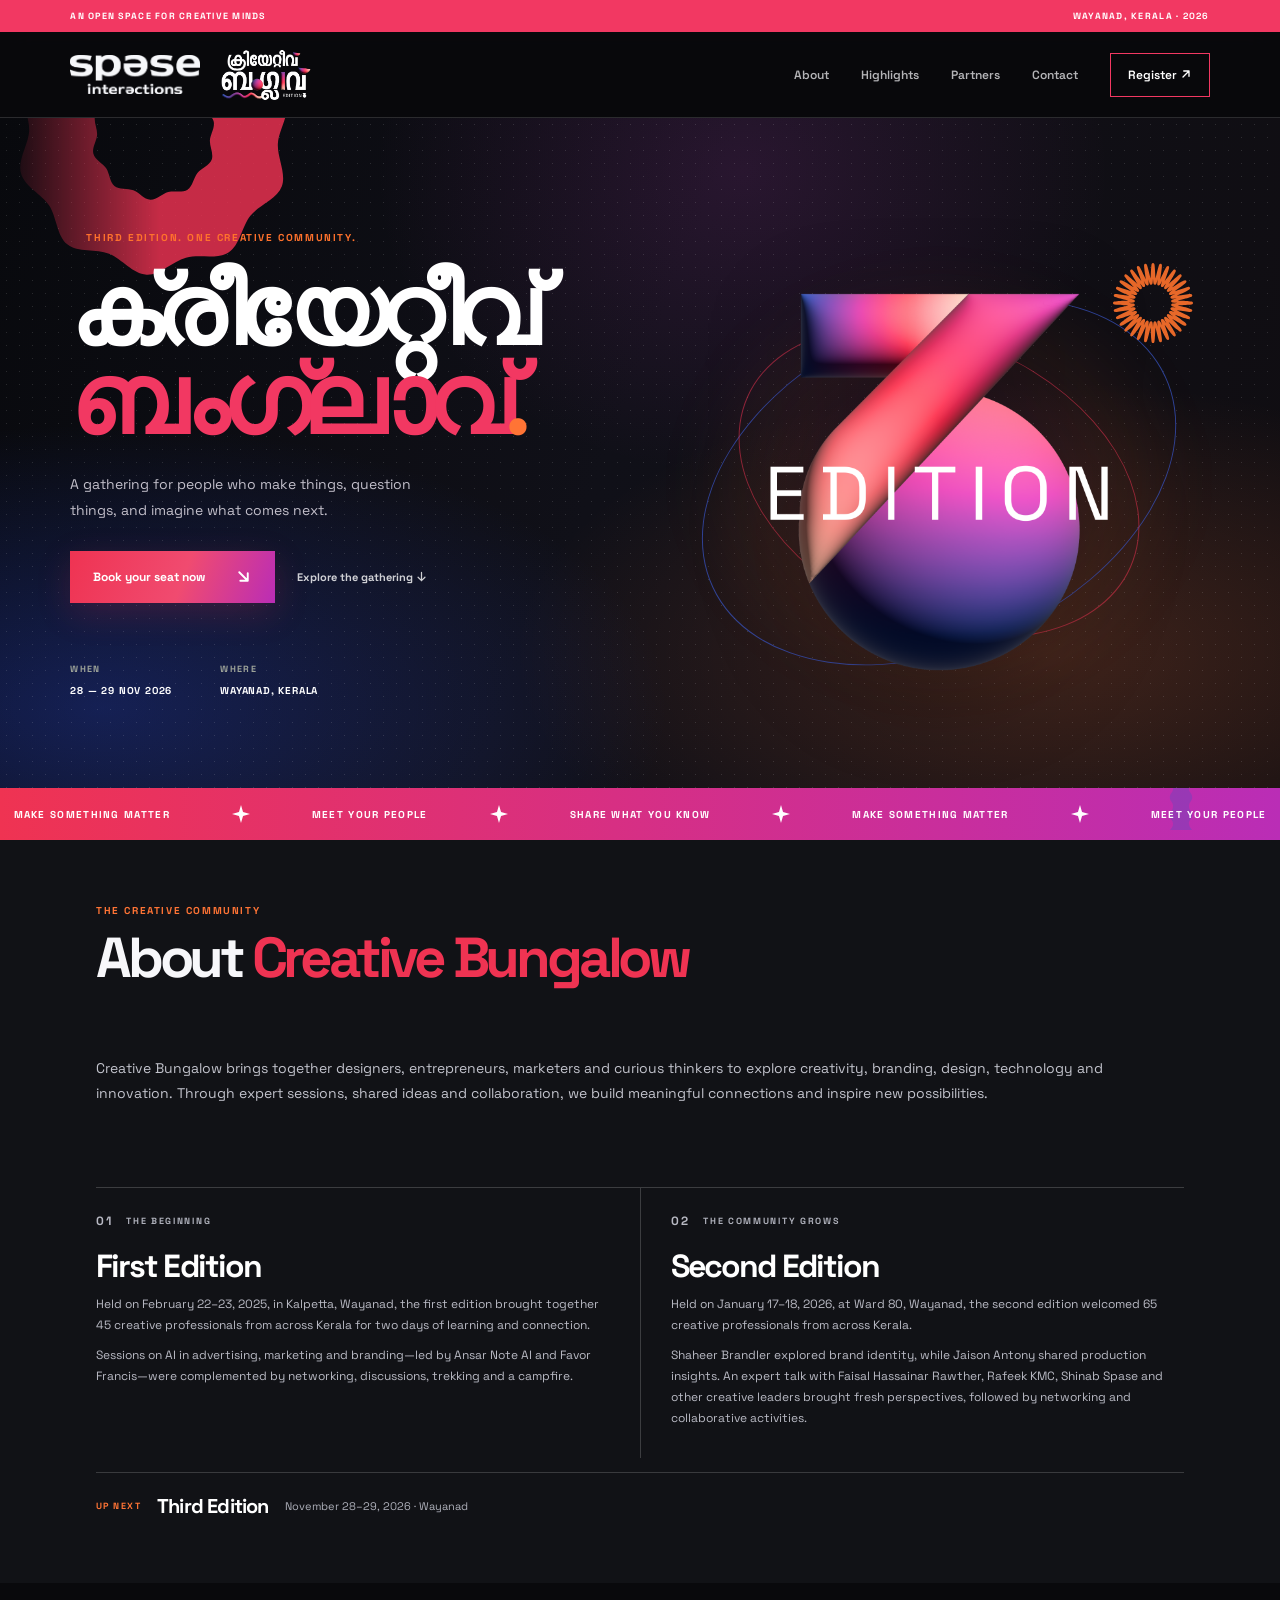
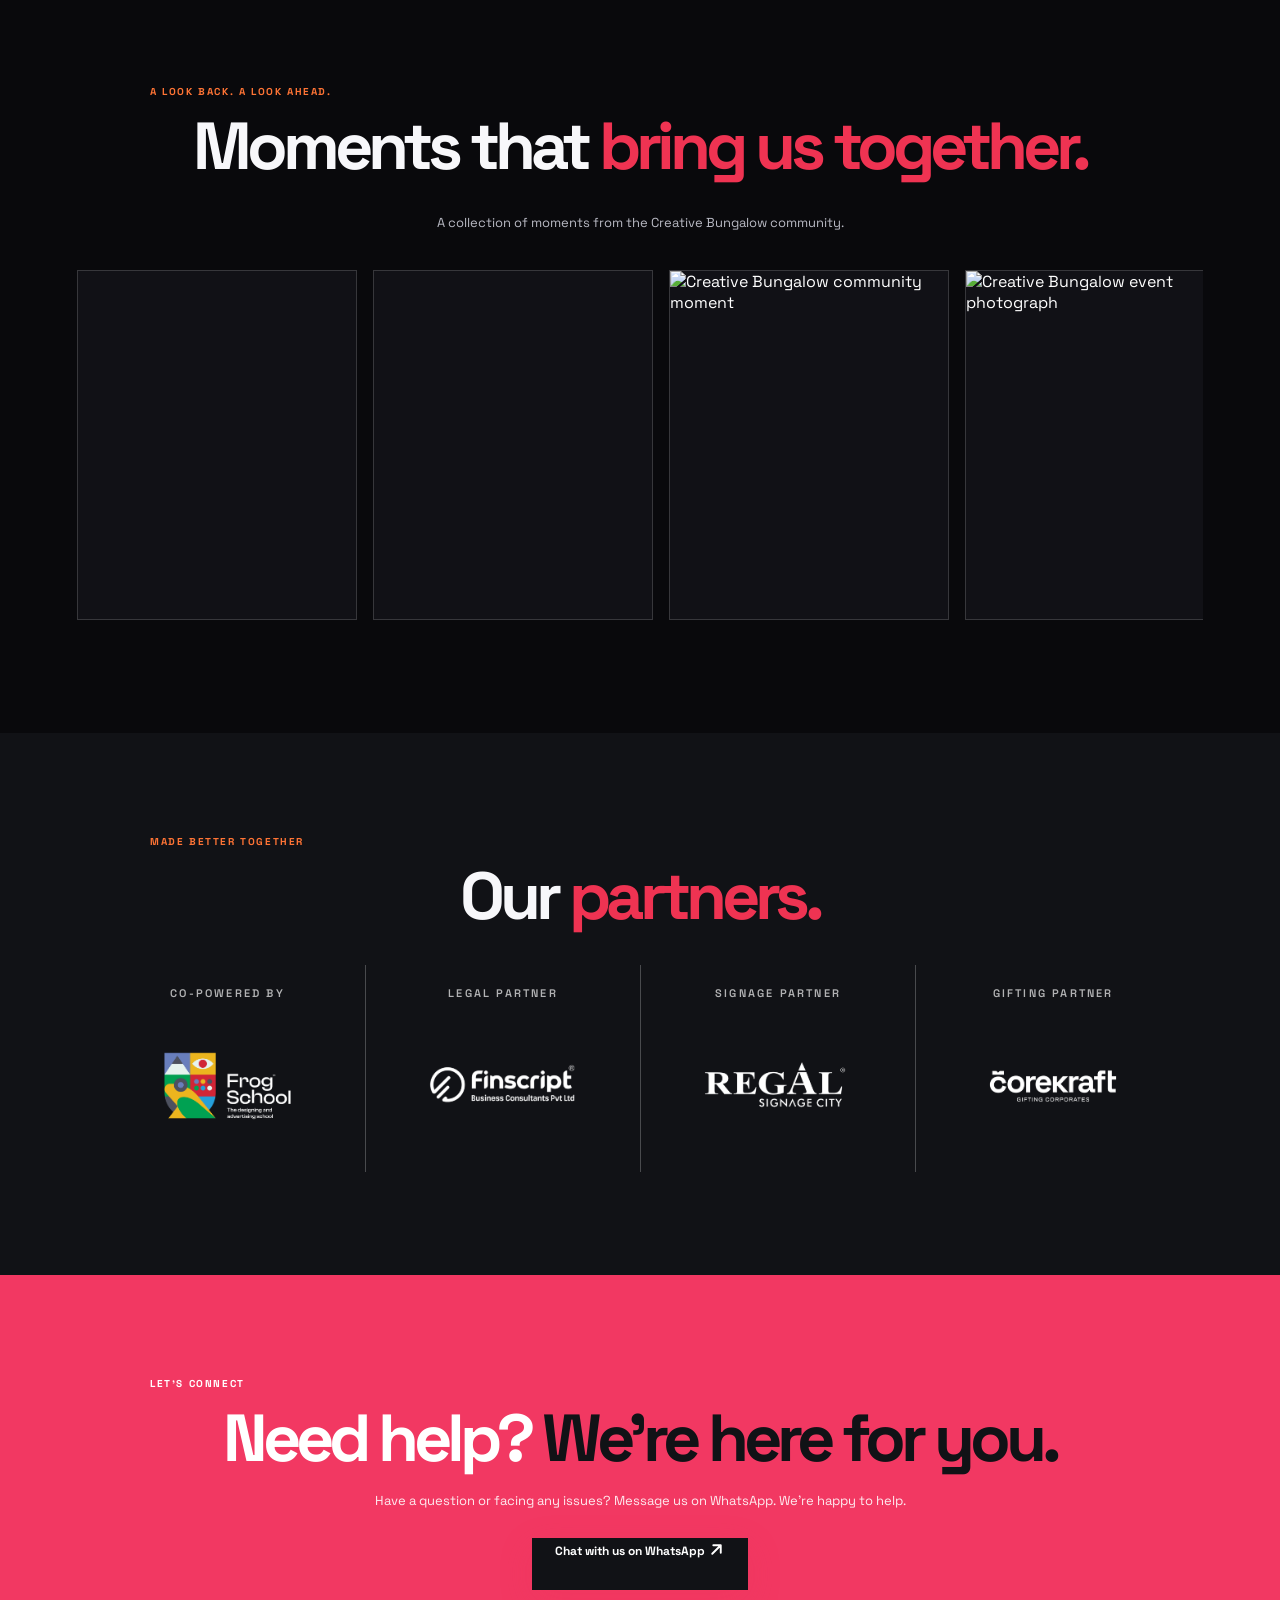
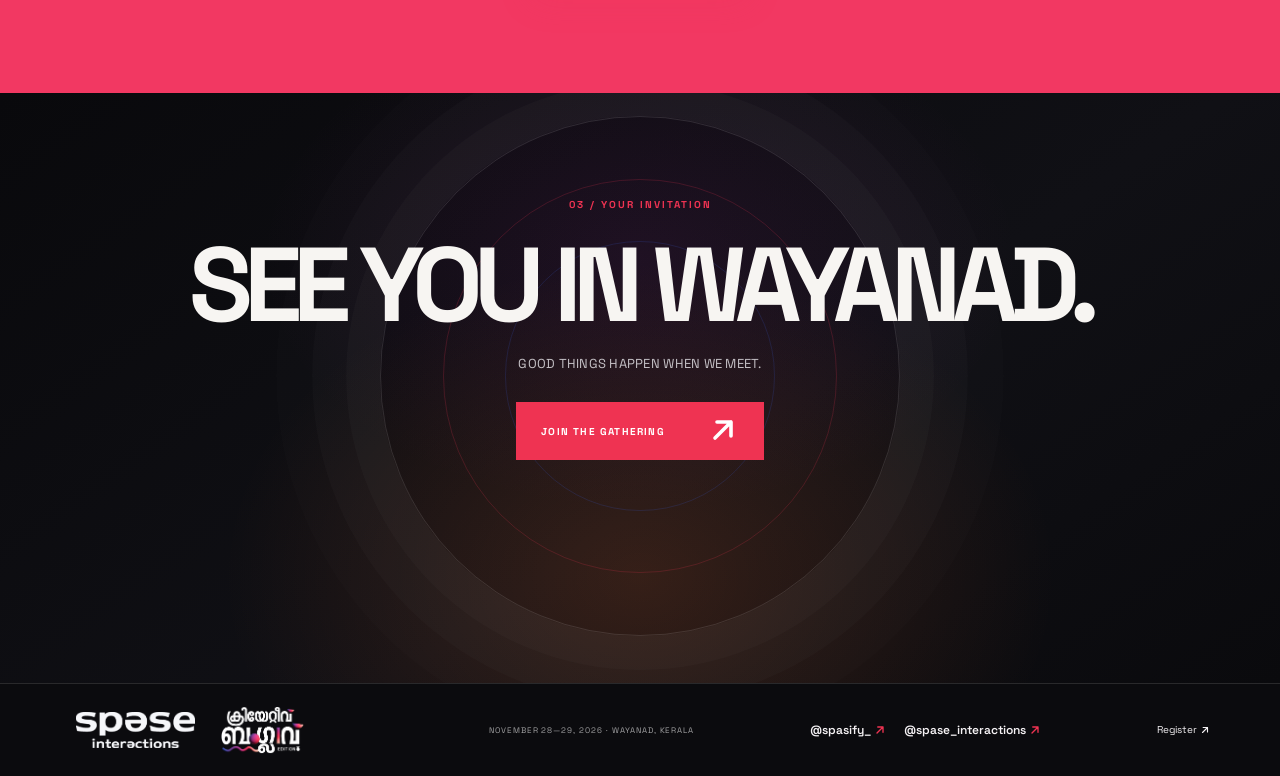
==== commit 9477af93: "Use matching SVG icons across mobile platforms" ====
--- a/index.html
+++ b/index.html
@@ -16,19 +16,19 @@
   <img class="spase-logo" src="./assets/brand/spase-logo-white.png" alt="Spase Interactions">
   <a class="brand" href="./index.html" aria-label="Creative Bungalow home"><img class="brand-logo" src="./assets/brand/Logo%20white.png" alt="Creative Bungalow"></a>
 </div>
-<nav><a href="#about">About</a><a href="#highlights">Highlights</a><a href="#partners">Partners</a><a href="#contact">Contact</a><a class="nav-cta" href="./register.html">Register ↗︎</a></nav>
+<nav><a href="#about">About</a><a href="#highlights">Highlights</a><a href="#partners">Partners</a><a href="#contact">Contact</a><a class="nav-cta" href="./register.html">Register <svg class="icon" aria-hidden="true" focusable="false" viewBox="0 0 16 16"><path d="M4 12 12 4M5 4h7v7"/></svg></a></nav>
 </header>
 <main>
 <section class="hero">
 <div class="hero-copy"><p class="eyebrow"><i></i>THIRD EDITION. ONE CREATIVE COMMUNITY.</p>
 <h1>ക്രീയേറ്റീവ്<br><em>ബംഗ്ലാവ്</em><span class="lime">.</span></h1>
 <p class="hero-subtitle">A gathering for people who make things, question things, and imagine what comes next.</p>
-<div class="hero-actions"><a class="button button-lime" href="./register.html">Book your seat now <b>↘︎</b></a><a class="text-link" href="#about">Explore the gathering ↓︎</a></div>
+<div class="hero-actions"><a class="button button-lime" href="./register.html">Book your seat now <b><svg class="icon" aria-hidden="true" focusable="false" viewBox="0 0 16 16"><path d="m4 4 8 8M5 12h7V5"/></svg></b></a><a class="text-link" href="#about">Explore the gathering <svg class="icon" aria-hidden="true" focusable="false" viewBox="0 0 16 16"><path d="M8 2v12m-5-5 5 5 5-5"/></svg></a></div>
 <div class="hero-meta"><div><small>WHEN</small><strong>28 — 29 NOV 2026</strong></div><div><small>WHERE</small><strong>WAYANAD, KERALA</strong></div></div></div>
 <div class="hero-art" aria-label="Creative Bungalow third edition artwork"><span class="hero-orbit hero-orbit-a" aria-hidden="true"></span><span class="hero-orbit hero-orbit-b" aria-hidden="true"></span><img class="hero-edition-art" src="./assets/brand/3.png" alt="Creative Bungalow — Third Edition" fetchpriority="high"></div>
 
 </section>
-<div class="ticker"><div class="ticker-track"><span>MAKE SOMETHING MATTER</span><b>✳︎</b><span>MEET YOUR PEOPLE</span><b>✳︎</b><span>SHARE WHAT YOU KNOW</span><b>✳︎</b><span>MAKE SOMETHING MATTER</span><b>✳︎</b><span>MEET YOUR PEOPLE</span></div></div>
+<div class="ticker"><div class="ticker-track"><span>MAKE SOMETHING MATTER</span><b><svg class="icon icon-spark" aria-hidden="true" focusable="false" viewBox="0 0 16 16"><path d="m8 0 1.8 6.2L16 8l-6.2 1.8L8 16l-1.8-6.2L0 8l6.2-1.8z"/></svg></b><span>MEET YOUR PEOPLE</span><b><svg class="icon icon-spark" aria-hidden="true" focusable="false" viewBox="0 0 16 16"><path d="m8 0 1.8 6.2L16 8l-6.2 1.8L8 16l-1.8-6.2L0 8l6.2-1.8z"/></svg></b><span>SHARE WHAT YOU KNOW</span><b><svg class="icon icon-spark" aria-hidden="true" focusable="false" viewBox="0 0 16 16"><path d="m8 0 1.8 6.2L16 8l-6.2 1.8L8 16l-1.8-6.2L0 8l6.2-1.8z"/></svg></b><span>MAKE SOMETHING MATTER</span><b><svg class="icon icon-spark" aria-hidden="true" focusable="false" viewBox="0 0 16 16"><path d="m8 0 1.8 6.2L16 8l-6.2 1.8L8 16l-1.8-6.2L0 8l6.2-1.8z"/></svg></b><span>MEET YOUR PEOPLE</span></div></div>
 <section class="editorial-section about-section" id="about">
   <div class="editorial-heading"><p class="eyebrow">THE CREATIVE COMMUNITY</p><h2>About <em>Creative Bungalow</em></h2></div>
   <div class="editorial-copy"><div class="about-copy">
@@ -97,7 +97,7 @@
 <section class="editorial-section contact-section" id="contact">
   <div class="editorial-heading"><p class="eyebrow">LET'S CONNECT</p><h2>Need help? <em>We're here for you.</em></h2></div>
   <p class="editorial-subtitle">Have a question or facing any issues? Message us on WhatsApp. We're happy to help.</p>
-  <a class="button button-lime" href="https://wa.me/918129051277?text=Hello%20Creative%20Bungalow%2C%20I%20have%20a%20question%20about%20the%20event." target="_blank" rel="noopener noreferrer">Chat with us on WhatsApp <b>↗︎</b></a>
+  <a class="button button-lime" href="https://wa.me/918129051277?text=Hello%20Creative%20Bungalow%2C%20I%20have%20a%20question%20about%20the%20event." target="_blank" rel="noopener noreferrer">Chat with us on WhatsApp <b><svg class="icon" aria-hidden="true" focusable="false" viewBox="0 0 16 16"><path d="M4 12 12 4M5 4h7v7"/></svg></b></a>
 </section>
 
 <section class="closing invite-cta">
@@ -106,10 +106,10 @@
     <p class="invite-kicker">03 / YOUR INVITATION</p>
     <h2>See you in Wayanad.</h2>
     <p class="invite-copy">GOOD THINGS HAPPEN WHEN WE MEET.</p>
-    <a class="invite-button" href="./register.html">JOIN THE GATHERING <span>↗︎</span></a>
+    <a class="invite-button" href="./register.html">JOIN THE GATHERING <span><svg class="icon" aria-hidden="true" focusable="false" viewBox="0 0 16 16"><path d="M4 12 12 4M5 4h7v7"/></svg></span></a>
   </div>
 </section>
 </main>
-<footer class="site-footer"><div class="home-brand-pair" role="group" aria-label="Event logos"><img class="spase-logo" src="./assets/brand/spase-logo-white.png" alt="Spase Interactions"><a class="brand" href="./index.html" aria-label="Creative Bungalow home"><img class="brand-logo footer-logo" src="./assets/brand/Logo%20white.png" alt="Creative Bungalow"></a></div><span>NOVEMBER 28—29, 2026 · WAYANAD, KERALA</span><nav class="footer-socials" aria-label="Instagram accounts"><a href="https://www.instagram.com/spasify_/" target="_blank" rel="noopener noreferrer">@spasify_ <span aria-hidden="true">↗︎</span></a><a href="https://www.instagram.com/spase_interactions/" target="_blank" rel="noopener noreferrer">@spase_interactions <span aria-hidden="true">↗︎</span></a></nav><a href="./register.html">Register ↗︎</a></footer>
+<footer class="site-footer"><div class="home-brand-pair" role="group" aria-label="Event logos"><img class="spase-logo" src="./assets/brand/spase-logo-white.png" alt="Spase Interactions"><a class="brand" href="./index.html" aria-label="Creative Bungalow home"><img class="brand-logo footer-logo" src="./assets/brand/Logo%20white.png" alt="Creative Bungalow"></a></div><span>NOVEMBER 28—29, 2026 · WAYANAD, KERALA</span><nav class="footer-socials" aria-label="Instagram accounts"><a href="https://www.instagram.com/spasify_/" target="_blank" rel="noopener noreferrer">@spasify_ <span aria-hidden="true"><svg class="icon" aria-hidden="true" focusable="false" viewBox="0 0 16 16"><path d="M4 12 12 4M5 4h7v7"/></svg></span></a><a href="https://www.instagram.com/spase_interactions/" target="_blank" rel="noopener noreferrer">@spase_interactions <span aria-hidden="true"><svg class="icon" aria-hidden="true" focusable="false" viewBox="0 0 16 16"><path d="M4 12 12 4M5 4h7v7"/></svg></span></a></nav><a href="./register.html">Register <svg class="icon" aria-hidden="true" focusable="false" viewBox="0 0 16 16"><path d="M4 12 12 4M5 4h7v7"/></svg></a></footer>
 
 </body></html>
--- a/styles.css
+++ b/styles.css
@@ -668,7 +668,14 @@
 .button-lime:hover{transform:translateY(-3px);box-shadow:0 15px 42px rgba(239,51,82,.3)}
 .ticker{background:linear-gradient(90deg,var(--cb-pink),#d72f83 48%,var(--cb-purple));color:#fff}
 .ticker-track{animation:ticker-scroll 28s linear infinite;will-change:transform}
-.ticker-track b{color:#fff}
+.ticker-track b{color:#fff;display:inline-flex;align-items:center}
+.icon{display:inline-block;width:1em;height:1em;flex:none;vertical-align:-.16em;fill:none;stroke:currentColor;stroke-width:1.8;stroke-linecap:round;stroke-linejoin:round}
+.icon-spark{fill:currentColor;stroke:none}
+.ticker-track .icon{width:18px;height:18px;vertical-align:middle}
+.closing>div .icon{width:32px;height:32px}
+.upload-icon .icon{width:16px;height:16px}
+.upload-arrow .icon{width:15px;height:15px}
+.success-icon .icon{width:24px;height:24px}
 @keyframes ticker-scroll{from{transform:translateX(0)}to{transform:translateX(-50%)}}
 @keyframes cb-disc-float{0%,100%{transform:translate3d(0,0,0) rotate(-10deg)}50%{transform:translate3d(0,-13px,0) rotate(-6deg)}}
 @keyframes cb-orbit-a{from{transform:rotate(-24deg) scaleY(.76)}to{transform:rotate(336deg) scaleY(.76)}}
@@ -776,6 +783,7 @@
   transition:transform .25s ease,box-shadow .25s ease,background .25s ease;
 }
 .invite-button span{font-size:17px}
+.invite-button .icon{width:17px;height:17px}
 .invite-button:hover{transform:translateY(-3px);background:#f04a6a;box-shadow:0 12px 34px rgba(239,51,82,.24)}
 @media(max-width:700px){
  .invite-cta{min-height:510px;padding:85px 22px 80px!important}
@@ -807,6 +815,7 @@
 .footer-socials a{color:#f5f2f4!important;transition:color .2s ease}
 .footer-socials a:hover{color:var(--cb-pink)!important}
 .footer-socials a span{color:var(--cb-pink)}
+.footer-socials .icon{width:12px;height:12px}
 .site-footer>a:last-child{color:#f5f2f4!important;transition:color .2s ease}
 .site-footer>a:last-child:hover{color:var(--cb-pink)!important}
 @media(max-width:700px){
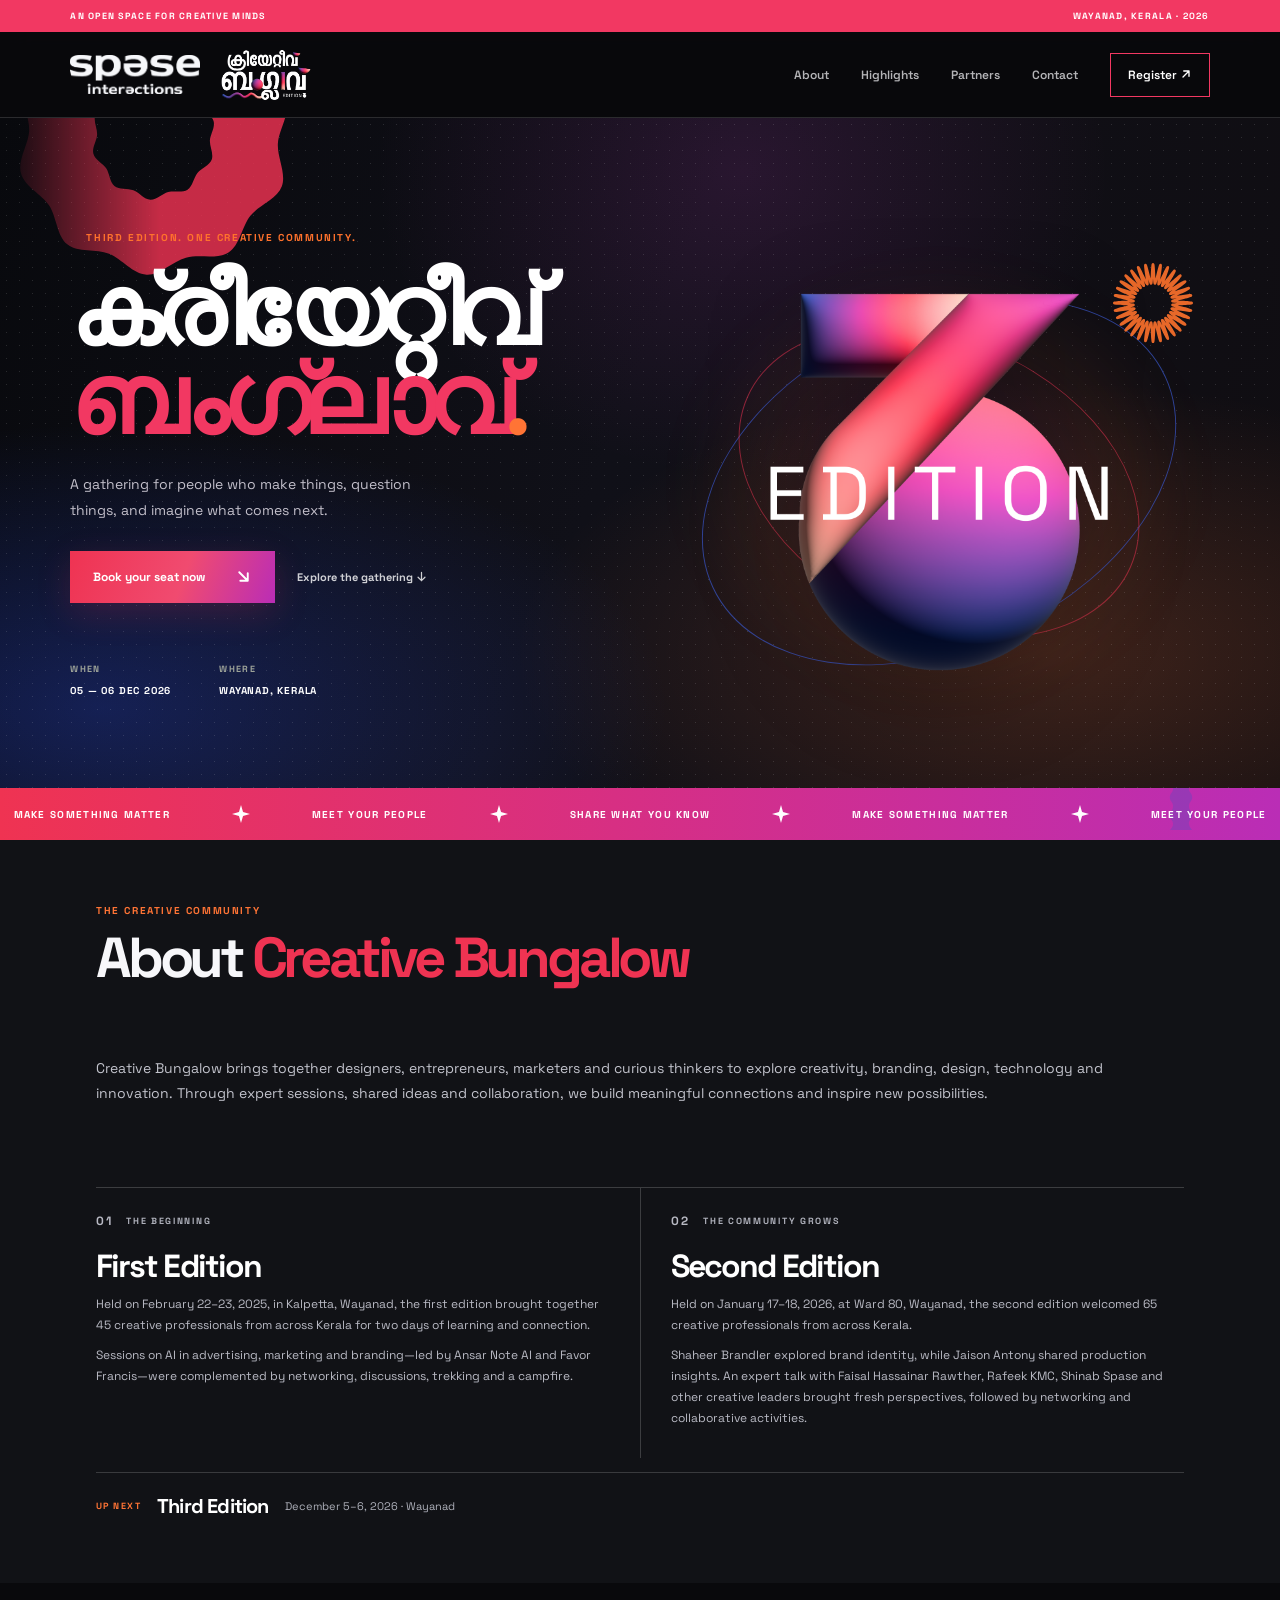
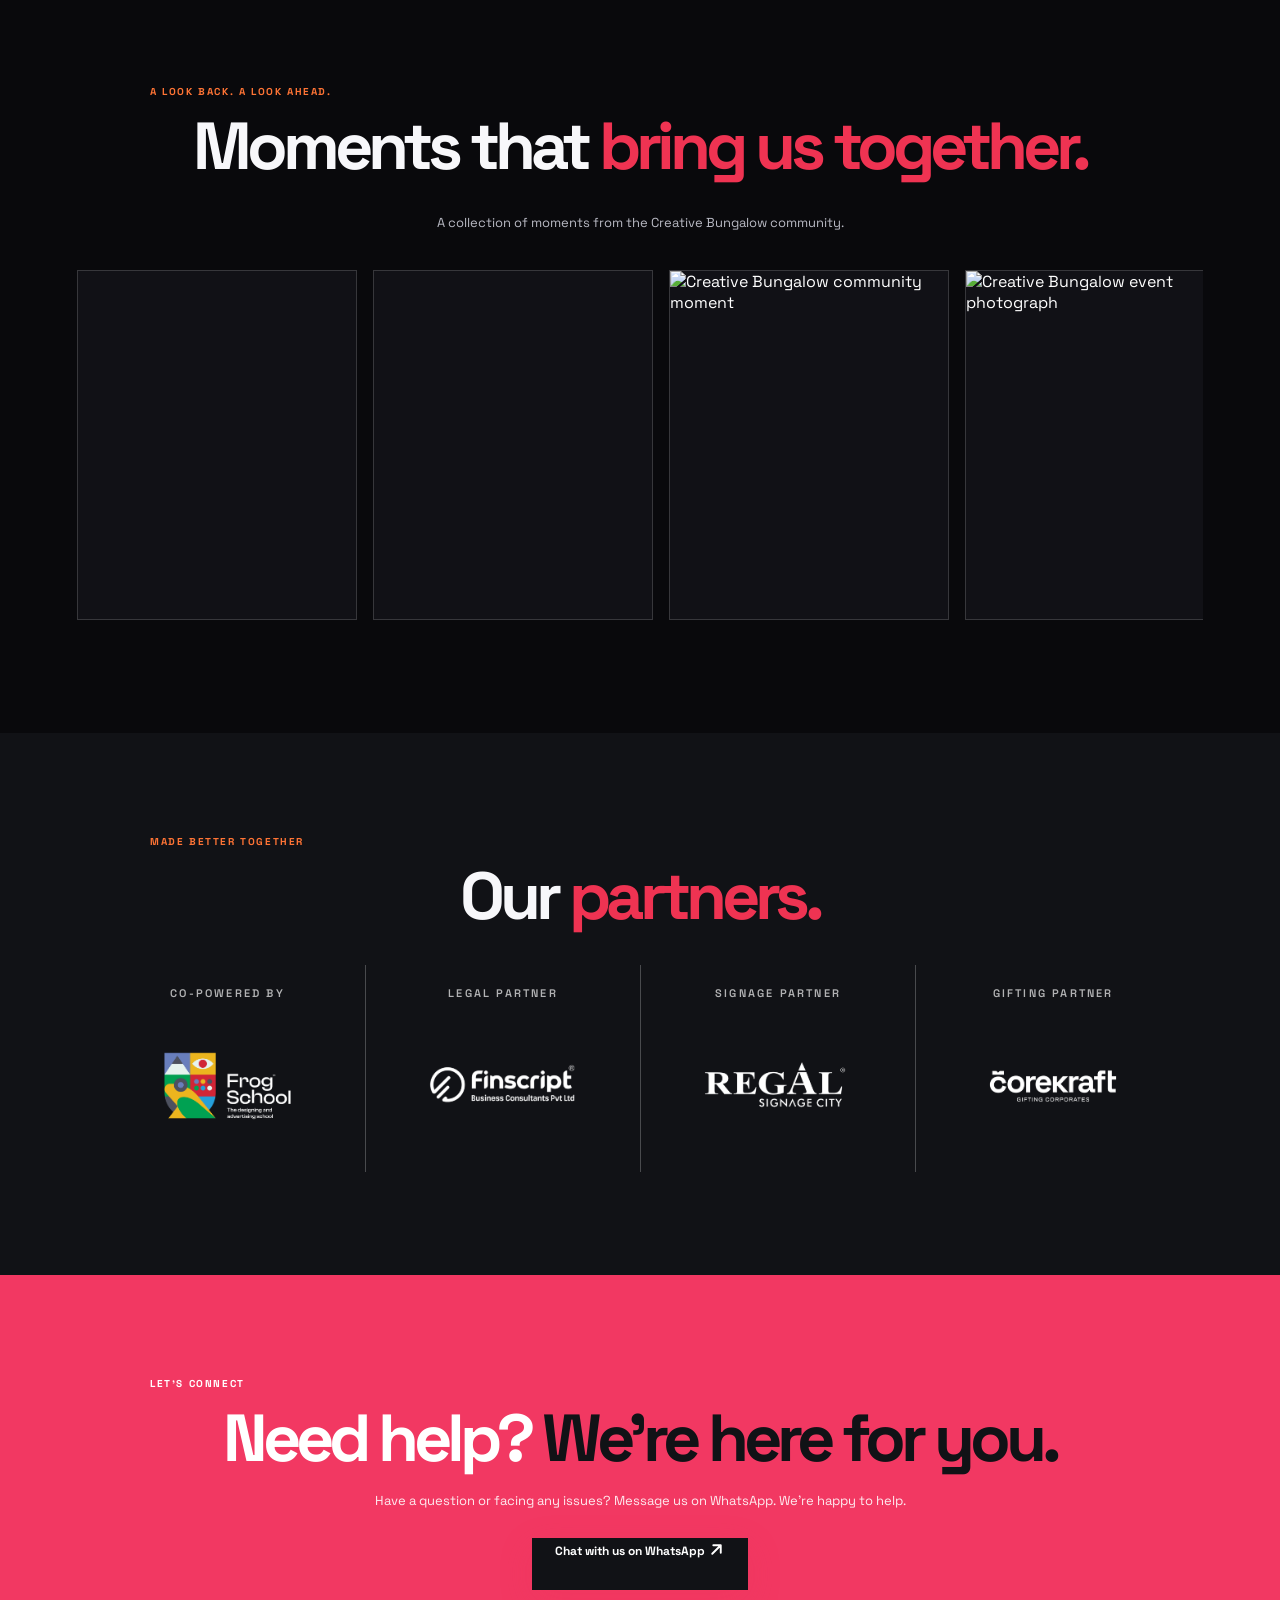
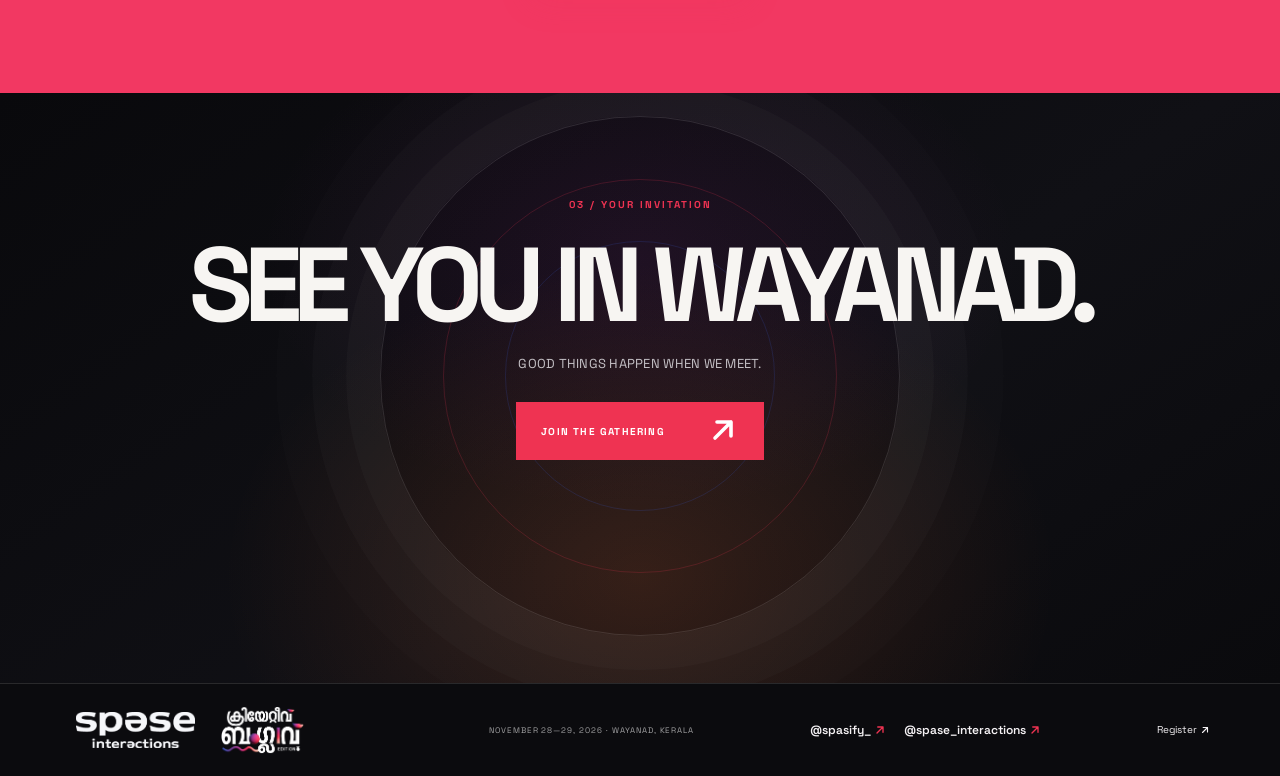
==== commit 14cbd4ce: "Update event dates to December 5–6, 2026" ====
--- a/index.html
+++ b/index.html
@@ -3,7 +3,7 @@
 <head>
 <meta charset="utf-8"><meta name="viewport" content="width=device-width,initial-scale=1">
 <meta name="theme-color" content="#0b0b0e">
-<meta name="description" content="Creative Bungalow is a two-day gathering for creative minds in Wayanad, November 28–29, 2026.">
+<meta name="description" content="Creative Bungalow is a two-day gathering for creative minds in Wayanad, December 5–6, 2026.">
 <title>Creative Bungalow — Wayanad Gathering</title>
 <link rel="preconnect" href="https://fonts.googleapis.com"><link rel="preconnect" href="https://fonts.gstatic.com" crossorigin>
 <link href="https://fonts.googleapis.com/css2?family=Space+Grotesk:wght@400;500;600;700&display=swap" rel="stylesheet">
@@ -24,7 +24,7 @@
 <h1>ക്രീയേറ്റീവ്<br><em>ബംഗ്ലാവ്</em><span class="lime">.</span></h1>
 <p class="hero-subtitle">A gathering for people who make things, question things, and imagine what comes next.</p>
 <div class="hero-actions"><a class="button button-lime" href="./register.html">Book your seat now <b><svg class="icon" aria-hidden="true" focusable="false" viewBox="0 0 16 16"><path d="m4 4 8 8M5 12h7V5"/></svg></b></a><a class="text-link" href="#about">Explore the gathering <svg class="icon" aria-hidden="true" focusable="false" viewBox="0 0 16 16"><path d="M8 2v12m-5-5 5 5 5-5"/></svg></a></div>
-<div class="hero-meta"><div><small>WHEN</small><strong>28 — 29 NOV 2026</strong></div><div><small>WHERE</small><strong>WAYANAD, KERALA</strong></div></div></div>
+<div class="hero-meta"><div><small>WHEN</small><strong>05 — 06 DEC 2026</strong></div><div><small>WHERE</small><strong>WAYANAD, KERALA</strong></div></div></div>
 <div class="hero-art" aria-label="Creative Bungalow third edition artwork"><span class="hero-orbit hero-orbit-a" aria-hidden="true"></span><span class="hero-orbit hero-orbit-b" aria-hidden="true"></span><img class="hero-edition-art" src="./assets/brand/3.png" alt="Creative Bungalow — Third Edition" fetchpriority="high"></div>
 
 </section>
@@ -50,13 +50,13 @@
           <p>Shaheer Brandler explored brand identity, while Jaison Antony shared production insights. An expert talk with Faisal Hassainar Rawther, Rafeek KMC, Shinab Spase and other creative leaders brought fresh perspectives, followed by networking and collaborative activities.</p>
         </div>
       </article></div>
-    <div class="upcoming-edition"><span>UP NEXT</span><strong>Third Edition</strong><small>November 28–29, 2026 · Wayanad</small></div>
+    <div class="upcoming-edition"><span>UP NEXT</span><strong>Third Edition</strong><small>December 5–6, 2026 · Wayanad</small></div>
   </div>
 </section>
 <section class="editorial-section highlights-section" id="highlights">
   <div class="editorial-heading"><p class="eyebrow">A LOOK BACK. A LOOK AHEAD.</p><h2>Moments that <em>bring us together.</em></h2></div>
   <p class="editorial-subtitle">A collection of moments from the Creative Bungalow community.</p>
-  <div class="media-marquee" aria-label="Creative Bungalow event photo and video gallery">
+  <div class="media-marquee" role="region" aria-roledescription="carousel" aria-label="Creative Bungalow event photo and video gallery">
     <div class="media-track">
       <article class="media-gallery-card media-video"><iframe src="https://player.cloudinary.com/embed/?cloud_name=nosb531w&amp;public_id=AQMdlvcf31uzhgILqf1fVUNuygNgIloz7JPK4QnkHkowUm_729f21KWmNXTVeXl61R1WIhjzv195Us8UaeySsjap_ctfdw8" title="Creative Bungalow video moment 1" loading="lazy" allow="autoplay; fullscreen; encrypted-media; picture-in-picture" allowfullscreen></iframe></article>
       <article class="media-gallery-card media-video"><iframe src="https://player.cloudinary.com/embed/?cloud_name=nosb531w&amp;public_id=AQNQXtp3sV0ux5wu3PxJPvbdWZs32TNLeT9macdS7wleABgqghY4fEcdtOagTfN8_0IBxi1H565RChqFVVooSV6q0Xk9ZkzbIx928MA_csvsdd" title="Creative Bungalow video moment 2" loading="lazy" allow="autoplay; fullscreen; encrypted-media; picture-in-picture" allowfullscreen></iframe></article>
@@ -64,8 +64,8 @@
       <article class="media-gallery-card"><img src="https://res.cloudinary.com/nosb531w/image/upload/v1793366423/DSC09810_1.JPG_mx8c7j.jpg" alt="Creative Bungalow event photograph" loading="lazy"></article>
       <article class="media-gallery-card"><img src="https://res.cloudinary.com/nosb531w/image/upload/v1793366423/DSC09531.JPG_hpha5m.jpg" alt="Creative Bungalow event photograph" loading="lazy"></article>
       <article class="media-gallery-card"><img src="https://res.cloudinary.com/nosb531w/image/upload/v1793366422/DSC09256.JPG_mx4a6j.jpg" alt="Creative Bungalow event photograph" loading="lazy"></article>
-      <article class="media-gallery-card media-gallery-duplicate" aria-hidden="true media-video"><iframe src="https://player.cloudinary.com/embed/?cloud_name=nosb531w&amp;public_id=AQMdlvcf31uzhgILqf1fVUNuygNgIloz7JPK4QnkHkowUm_729f21KWmNXTVeXl61R1WIhjzv195Us8UaeySsjap_ctfdw8" title="Creative Bungalow video moment 1" loading="lazy" allow="autoplay; fullscreen; encrypted-media; picture-in-picture" allowfullscreen></iframe></article>
-      <article class="media-gallery-card media-gallery-duplicate" aria-hidden="true media-video"><iframe src="https://player.cloudinary.com/embed/?cloud_name=nosb531w&amp;public_id=AQNQXtp3sV0ux5wu3PxJPvbdWZs32TNLeT9macdS7wleABgqghY4fEcdtOagTfN8_0IBxi1H565RChqFVVooSV6q0Xk9ZkzbIx928MA_csvsdd" title="Creative Bungalow video moment 2" loading="lazy" allow="autoplay; fullscreen; encrypted-media; picture-in-picture" allowfullscreen></iframe></article>
+      <article class="media-gallery-card media-gallery-duplicate media-video" aria-hidden="true"><iframe src="https://player.cloudinary.com/embed/?cloud_name=nosb531w&amp;public_id=AQMdlvcf31uzhgILqf1fVUNuygNgIloz7JPK4QnkHkowUm_729f21KWmNXTVeXl61R1WIhjzv195Us8UaeySsjap_ctfdw8" title="Creative Bungalow video moment 1" loading="lazy" allow="autoplay; fullscreen; encrypted-media; picture-in-picture" allowfullscreen></iframe></article>
+      <article class="media-gallery-card media-gallery-duplicate media-video" aria-hidden="true"><iframe src="https://player.cloudinary.com/embed/?cloud_name=nosb531w&amp;public_id=AQNQXtp3sV0ux5wu3PxJPvbdWZs32TNLeT9macdS7wleABgqghY4fEcdtOagTfN8_0IBxi1H565RChqFVVooSV6q0Xk9ZkzbIx928MA_csvsdd" title="Creative Bungalow video moment 2" loading="lazy" allow="autoplay; fullscreen; encrypted-media; picture-in-picture" allowfullscreen></iframe></article>
       <article class="media-gallery-card media-gallery-duplicate" aria-hidden="true"><img src="https://res.cloudinary.com/nosb531w/image/upload/v1793366432/DSC09145.JPG_z86jhj.jpg" alt="Creative Bungalow community moment" loading="lazy"></article>
       <article class="media-gallery-card media-gallery-duplicate" aria-hidden="true"><img src="https://res.cloudinary.com/nosb531w/image/upload/v1793366423/DSC09810_1.JPG_mx8c7j.jpg" alt="Creative Bungalow event photograph" loading="lazy"></article>
       <article class="media-gallery-card media-gallery-duplicate" aria-hidden="true"><img src="https://res.cloudinary.com/nosb531w/image/upload/v1793366423/DSC09531.JPG_hpha5m.jpg" alt="Creative Bungalow event photograph" loading="lazy"></article>
@@ -112,4 +112,5 @@
 </main>
 <footer class="site-footer"><div class="home-brand-pair" role="group" aria-label="Event logos"><img class="spase-logo" src="./assets/brand/spase-logo-white.png" alt="Spase Interactions"><a class="brand" href="./index.html" aria-label="Creative Bungalow home"><img class="brand-logo footer-logo" src="./assets/brand/Logo%20white.png" alt="Creative Bungalow"></a></div><span>NOVEMBER 28—29, 2026 · WAYANAD, KERALA</span><nav class="footer-socials" aria-label="Instagram accounts"><a href="https://www.instagram.com/spasify_/" target="_blank" rel="noopener noreferrer">@spasify_ <span aria-hidden="true"><svg class="icon" aria-hidden="true" focusable="false" viewBox="0 0 16 16"><path d="M4 12 12 4M5 4h7v7"/></svg></span></a><a href="https://www.instagram.com/spase_interactions/" target="_blank" rel="noopener noreferrer">@spase_interactions <span aria-hidden="true"><svg class="icon" aria-hidden="true" focusable="false" viewBox="0 0 16 16"><path d="M4 12 12 4M5 4h7v7"/></svg></span></a></nav><a href="./register.html">Register <svg class="icon" aria-hidden="true" focusable="false" viewBox="0 0 16 16"><path d="M4 12 12 4M5 4h7v7"/></svg></a></footer>
 
+<script src="./js/gallery.js" defer></script>
 </body></html>
--- a/styles.css
+++ b/styles.css
@@ -296,6 +296,32 @@
   .media-track{gap:12px;animation-duration:42s}
   .media-gallery-card{flex-basis:72vw;width:72vw;max-width:300px}
 }
+@media(max-width:900px) and (hover:none) and (pointer:coarse){
+  .media-marquee.touch-gallery{
+    overflow-x:auto;
+    overflow-y:hidden;
+    overscroll-behavior-x:contain;
+    -webkit-overflow-scrolling:touch;
+    scroll-snap-type:x mandatory;
+    scrollbar-width:none;
+    touch-action:pan-x;
+    scroll-behavior:auto;
+  }
+  .media-marquee.touch-gallery::-webkit-scrollbar{display:none}
+  .media-marquee.touch-gallery .media-track{animation:none;transform:none;width:max-content}
+  .media-marquee.touch-gallery .media-gallery-card{scroll-snap-align:start}
+  .media-marquee.touch-gallery .media-video:not(.video-active) iframe{pointer-events:none}
+  .media-marquee.touch-gallery .media-video:not(.video-active):before{
+    content:"";position:absolute;z-index:2;left:50%;top:50%;width:48px;height:48px;
+    transform:translate(-50%,-50%);border-radius:50%;background:rgba(9,9,12,.62);
+    border:1px solid rgba(255,255,255,.8);pointer-events:none
+  }
+  .media-marquee.touch-gallery .media-video:not(.video-active):after{
+    content:"";position:absolute;z-index:3;left:50%;top:50%;transform:translate(-35%,-50%);
+    width:0;height:0;border-top:9px solid transparent;border-bottom:9px solid transparent;
+    border-left:14px solid #fff;pointer-events:none
+  }
+}
 @media(prefers-reduced-motion:reduce){.media-track{animation:none;transform:none}}
  
 /* Clean editorial page structure inspired by the supplied Hortus reference.
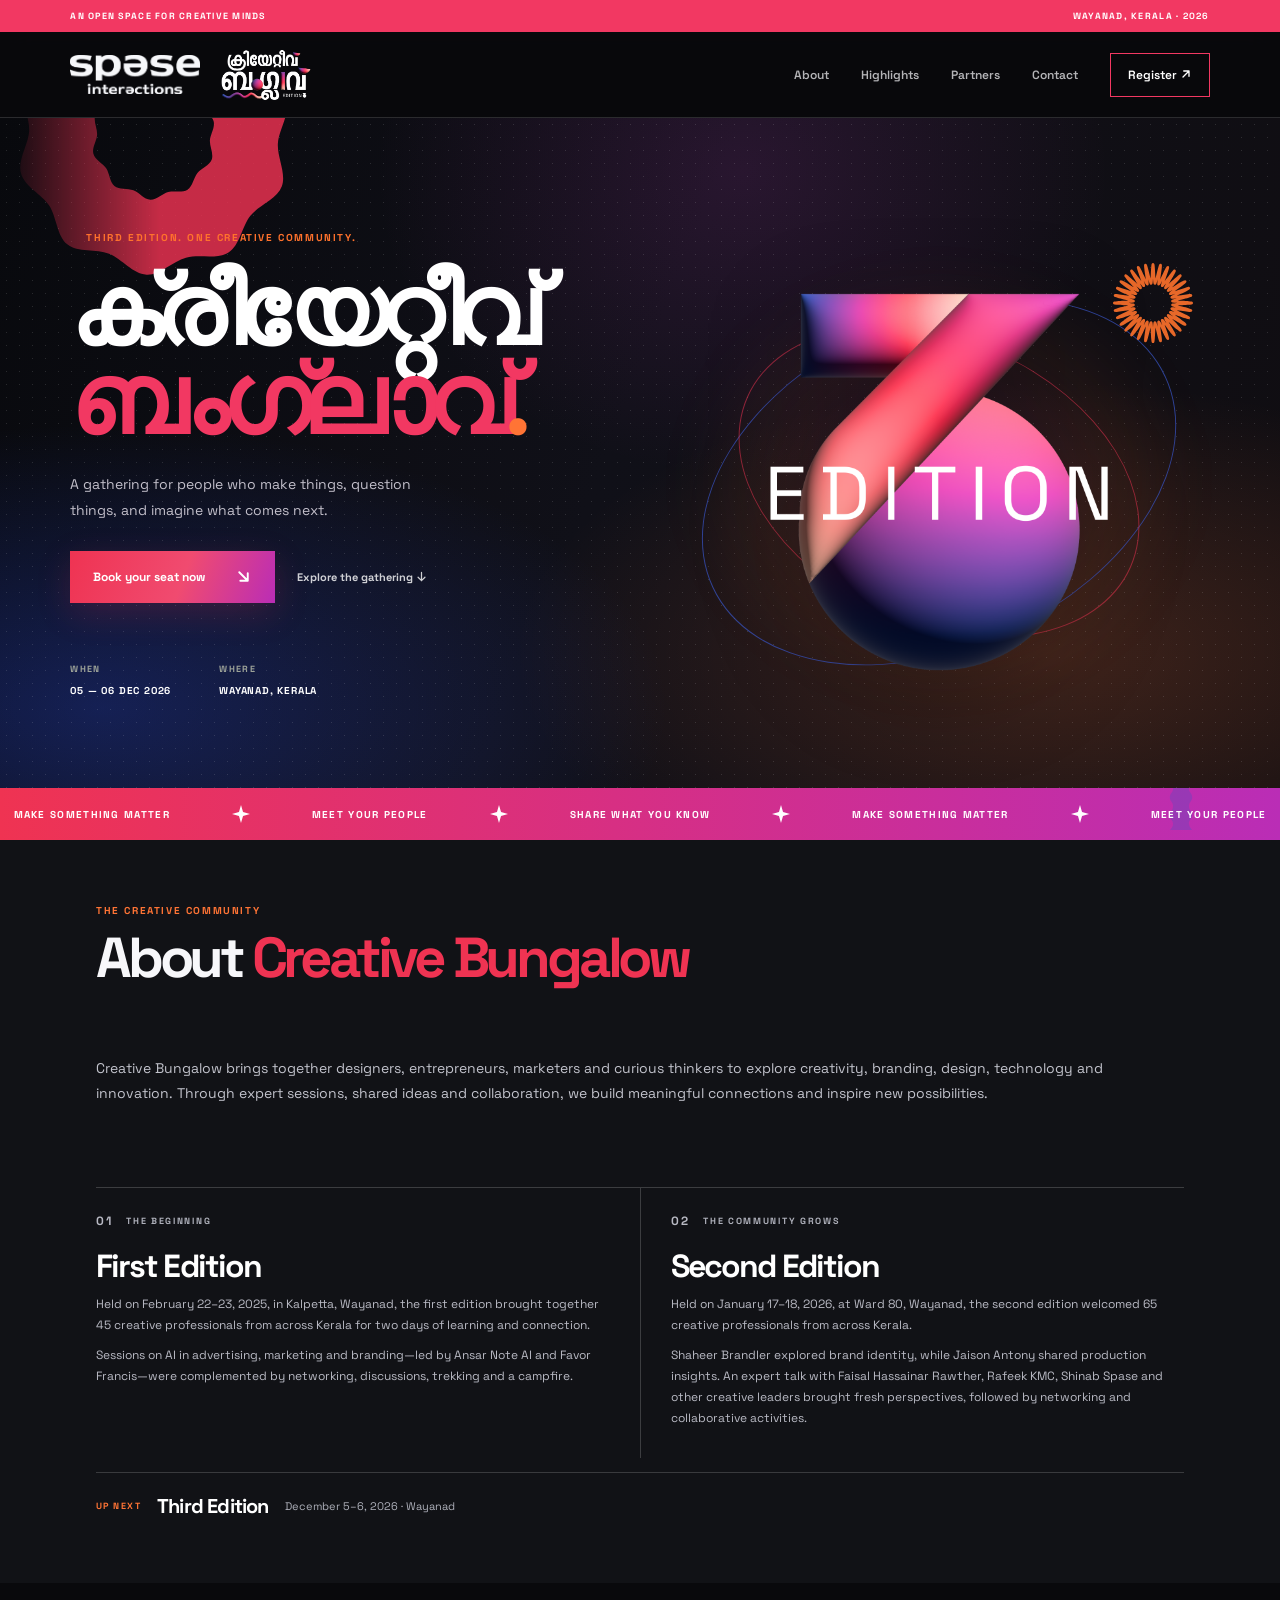
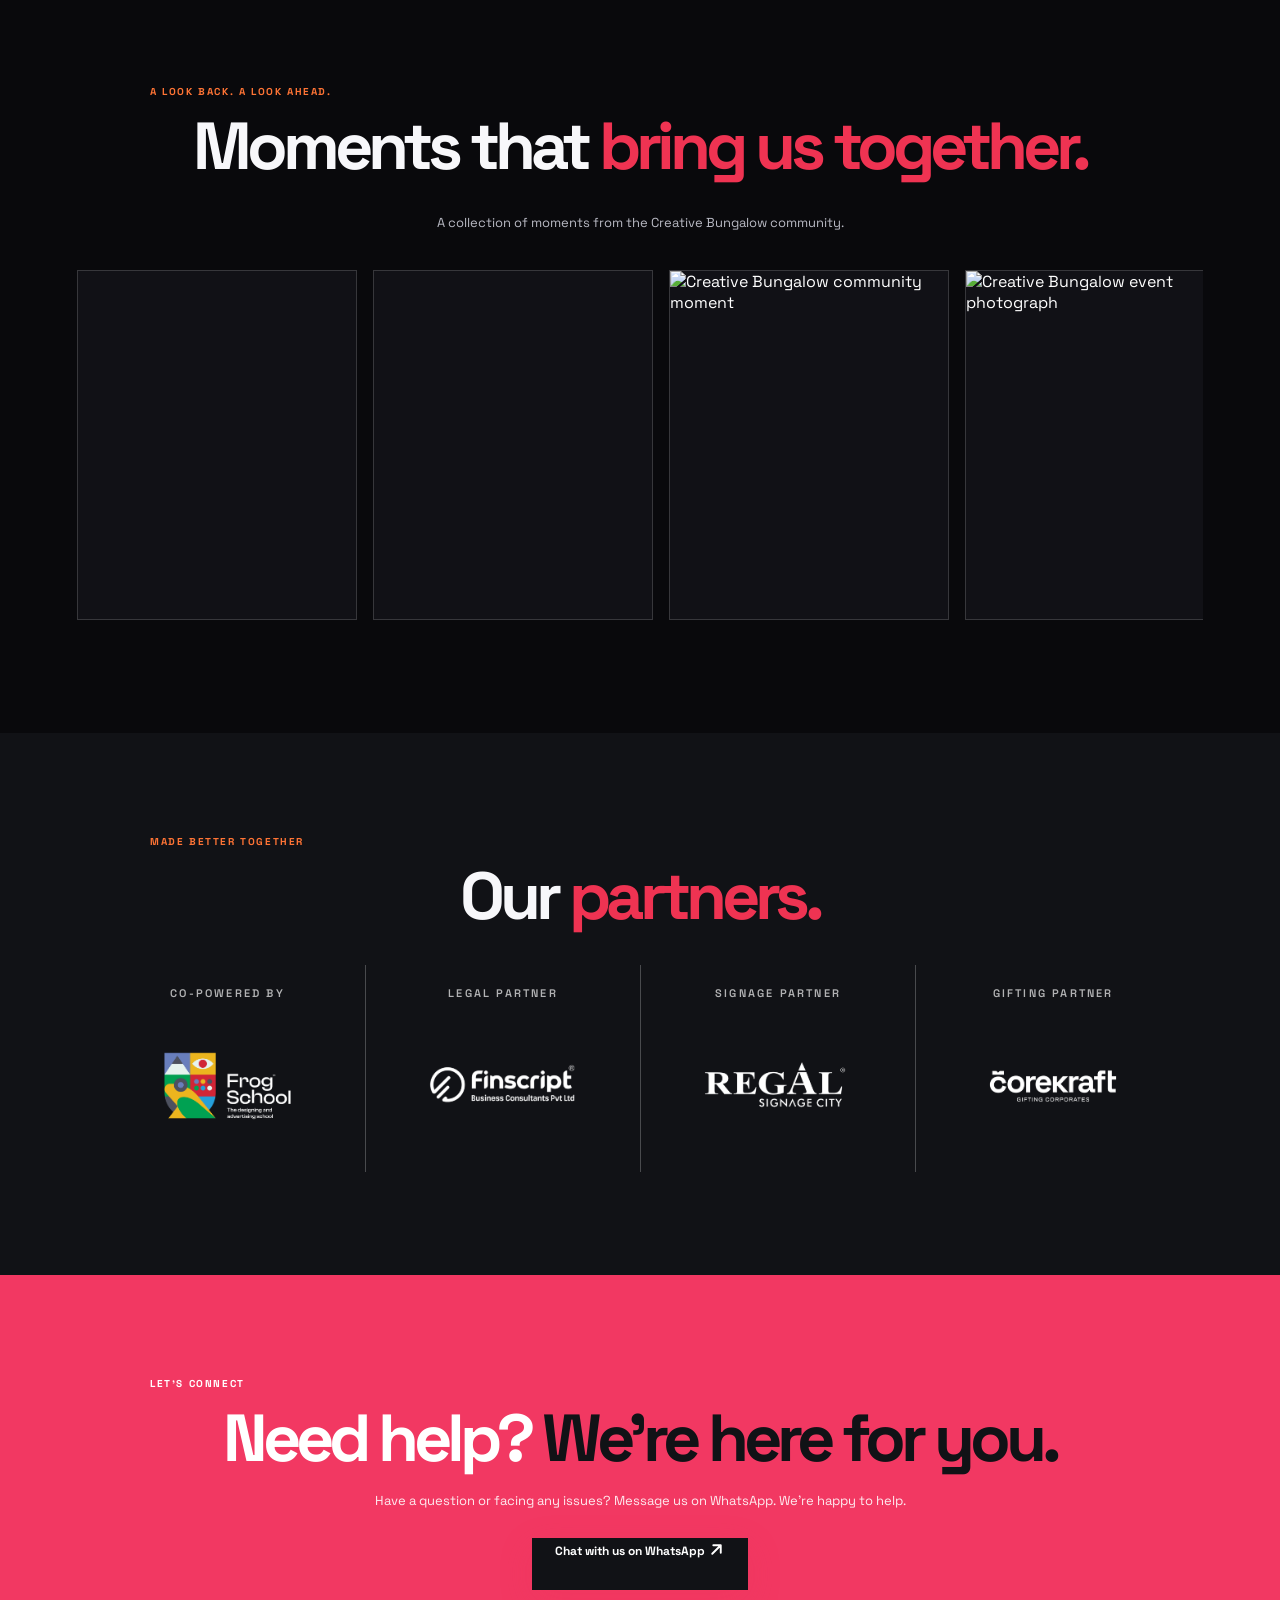
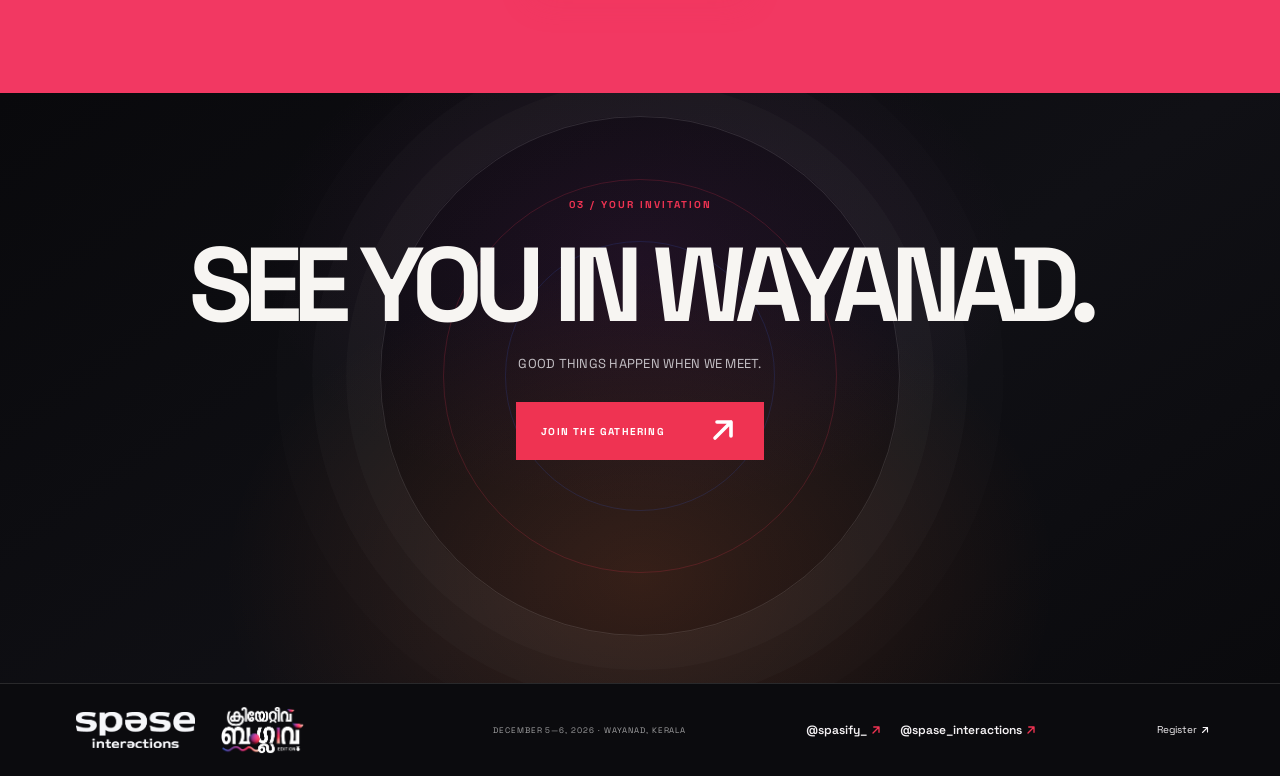
==== commit 1df4124d: "Correct footer event dates to December 5–6, 2026" ====
--- a/index.html
+++ b/index.html
@@ -110,7 +110,7 @@
   </div>
 </section>
 </main>
-<footer class="site-footer"><div class="home-brand-pair" role="group" aria-label="Event logos"><img class="spase-logo" src="./assets/brand/spase-logo-white.png" alt="Spase Interactions"><a class="brand" href="./index.html" aria-label="Creative Bungalow home"><img class="brand-logo footer-logo" src="./assets/brand/Logo%20white.png" alt="Creative Bungalow"></a></div><span>NOVEMBER 28—29, 2026 · WAYANAD, KERALA</span><nav class="footer-socials" aria-label="Instagram accounts"><a href="https://www.instagram.com/spasify_/" target="_blank" rel="noopener noreferrer">@spasify_ <span aria-hidden="true"><svg class="icon" aria-hidden="true" focusable="false" viewBox="0 0 16 16"><path d="M4 12 12 4M5 4h7v7"/></svg></span></a><a href="https://www.instagram.com/spase_interactions/" target="_blank" rel="noopener noreferrer">@spase_interactions <span aria-hidden="true"><svg class="icon" aria-hidden="true" focusable="false" viewBox="0 0 16 16"><path d="M4 12 12 4M5 4h7v7"/></svg></span></a></nav><a href="./register.html">Register <svg class="icon" aria-hidden="true" focusable="false" viewBox="0 0 16 16"><path d="M4 12 12 4M5 4h7v7"/></svg></a></footer>
+<footer class="site-footer"><div class="home-brand-pair" role="group" aria-label="Event logos"><img class="spase-logo" src="./assets/brand/spase-logo-white.png" alt="Spase Interactions"><a class="brand" href="./index.html" aria-label="Creative Bungalow home"><img class="brand-logo footer-logo" src="./assets/brand/Logo%20white.png" alt="Creative Bungalow"></a></div><span>DECEMBER 5—6, 2026 · WAYANAD, KERALA</span><nav class="footer-socials" aria-label="Instagram accounts"><a href="https://www.instagram.com/spasify_/" target="_blank" rel="noopener noreferrer">@spasify_ <span aria-hidden="true"><svg class="icon" aria-hidden="true" focusable="false" viewBox="0 0 16 16"><path d="M4 12 12 4M5 4h7v7"/></svg></span></a><a href="https://www.instagram.com/spase_interactions/" target="_blank" rel="noopener noreferrer">@spase_interactions <span aria-hidden="true"><svg class="icon" aria-hidden="true" focusable="false" viewBox="0 0 16 16"><path d="M4 12 12 4M5 4h7v7"/></svg></span></a></nav><a href="./register.html">Register <svg class="icon" aria-hidden="true" focusable="false" viewBox="0 0 16 16"><path d="M4 12 12 4M5 4h7v7"/></svg></a></footer>
 
 <script src="./js/gallery.js" defer></script>
 </body></html>
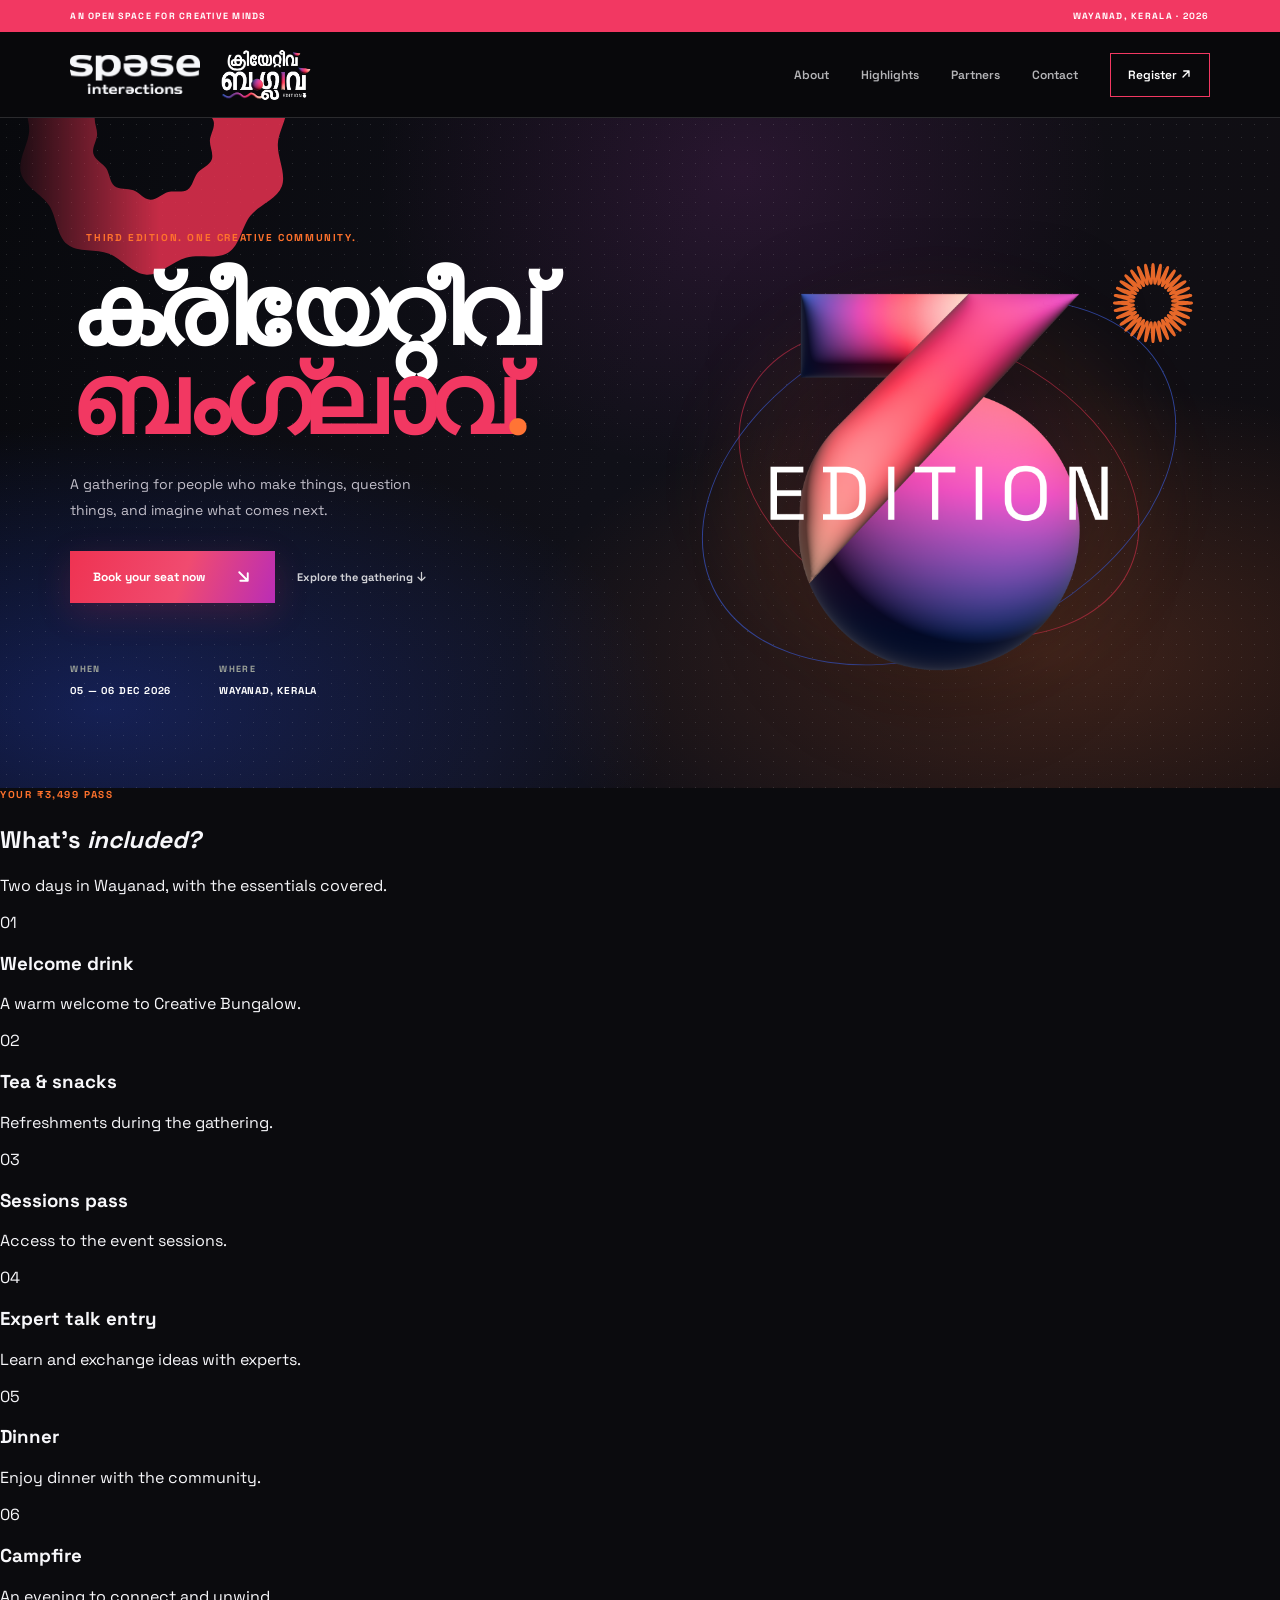
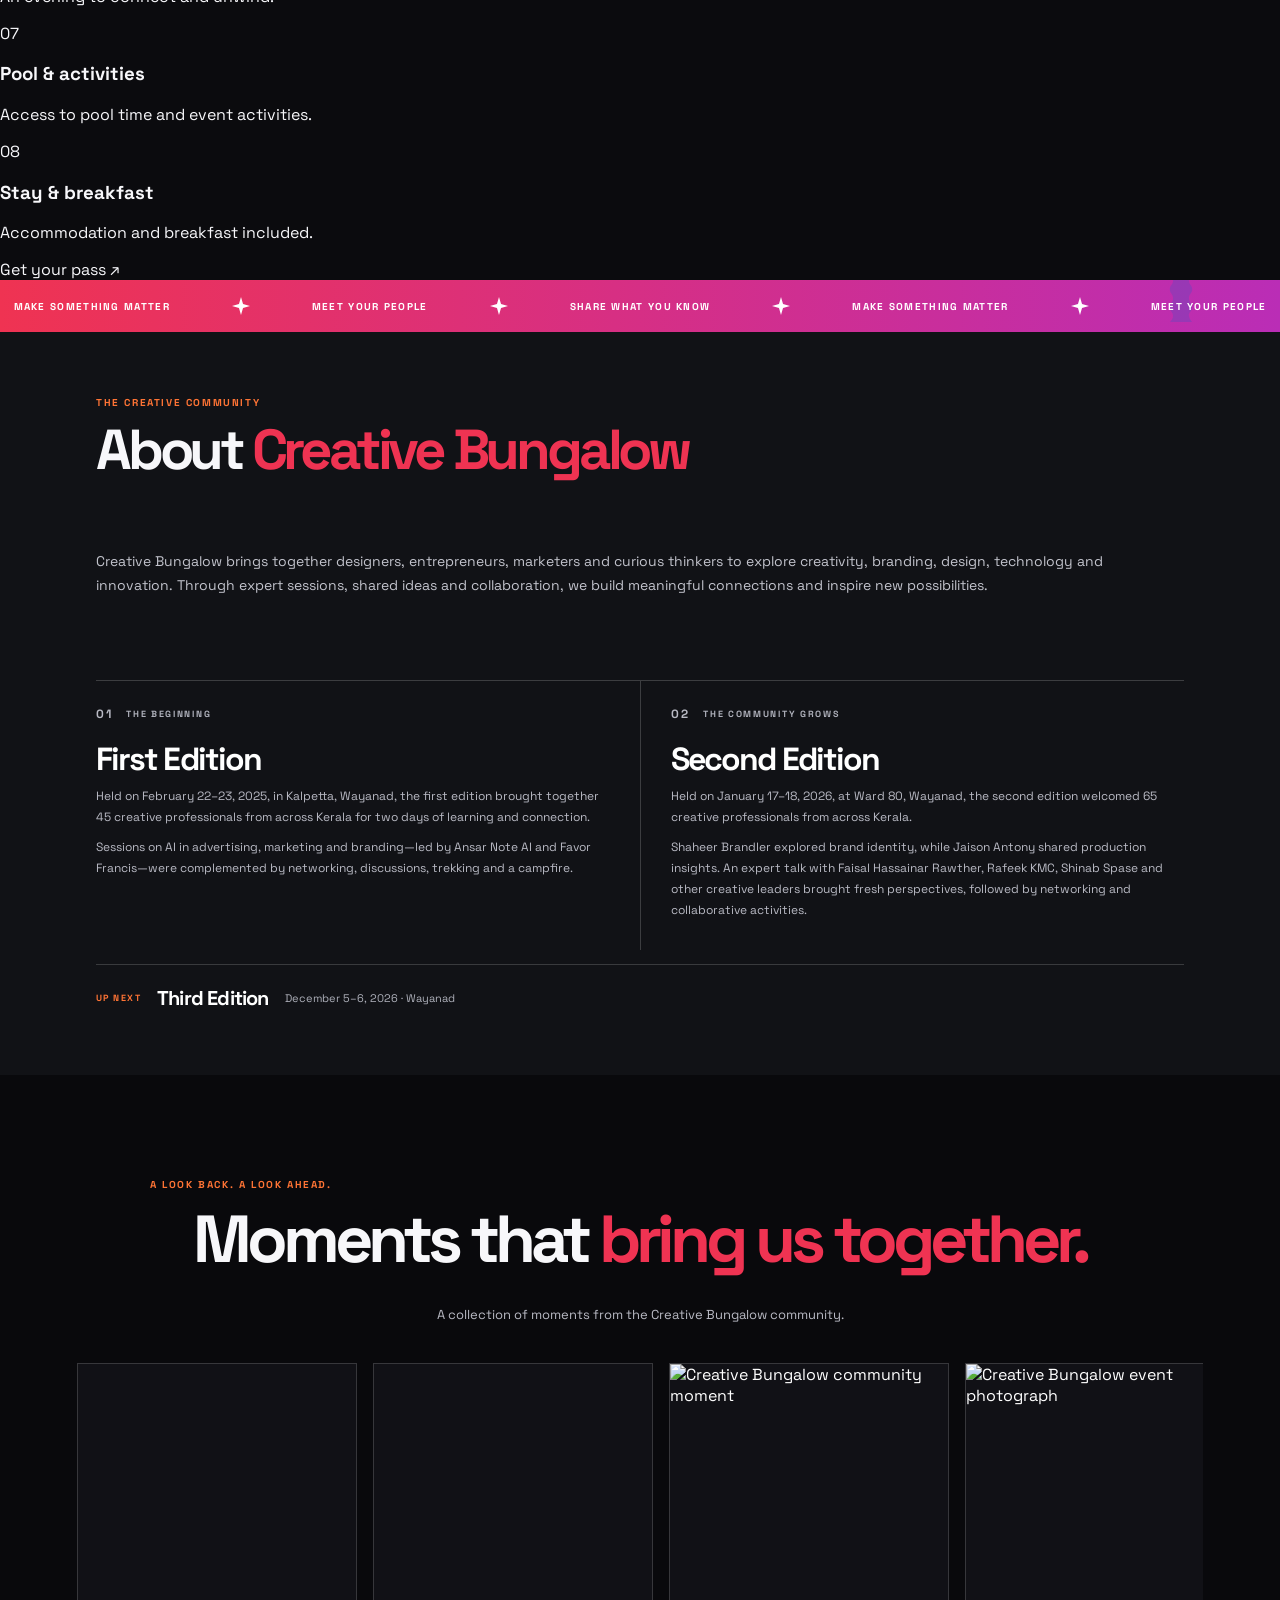
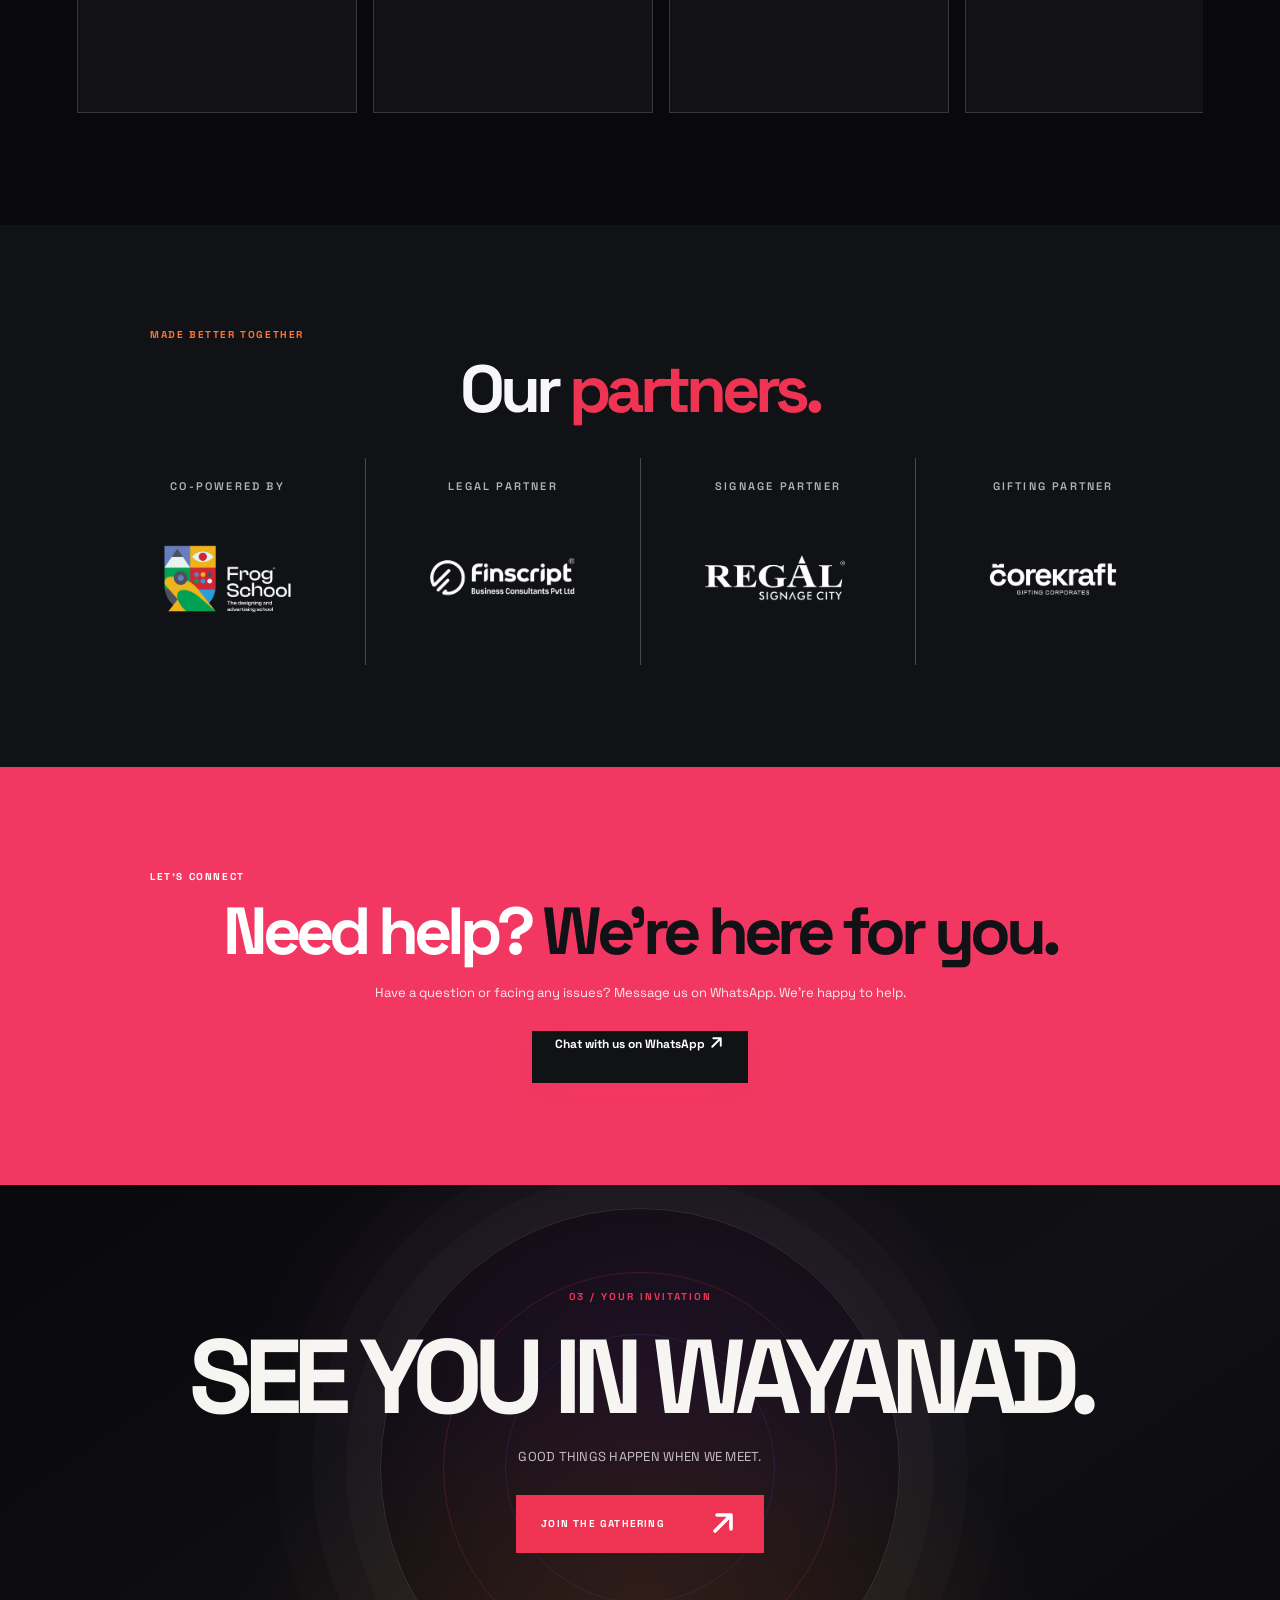
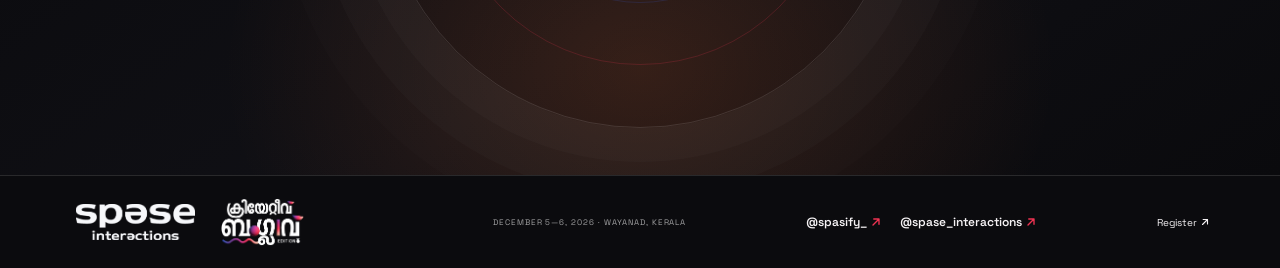
==== commit f07b76e6: "Add What's Included section to homepage" ====
--- a/index.html
+++ b/index.html
@@ -27,6 +27,24 @@
 <div class="hero-meta"><div><small>WHEN</small><strong>05 — 06 DEC 2026</strong></div><div><small>WHERE</small><strong>WAYANAD, KERALA</strong></div></div></div>
 <div class="hero-art" aria-label="Creative Bungalow third edition artwork"><span class="hero-orbit hero-orbit-a" aria-hidden="true"></span><span class="hero-orbit hero-orbit-b" aria-hidden="true"></span><img class="hero-edition-art" src="./assets/brand/3.png" alt="Creative Bungalow — Third Edition" fetchpriority="high"></div>
 
+</section>
+<section class="included-section" id="whats-included">
+  <div class="included-heading">
+    <p class="eyebrow">YOUR ₹3,499 PASS</p>
+    <h2>What's <em>included?</em></h2>
+    <p>Two days in Wayanad, with the essentials covered.</p>
+  </div>
+  <div class="included-grid">
+    <article class="included-item"><span>01</span><div><h3>Welcome drink</h3><p>A warm welcome to Creative Bungalow.</p></div></article>
+    <article class="included-item"><span>02</span><div><h3>Tea &amp; snacks</h3><p>Refreshments during the gathering.</p></div></article>
+    <article class="included-item"><span>03</span><div><h3>Sessions pass</h3><p>Access to the event sessions.</p></div></article>
+    <article class="included-item"><span>04</span><div><h3>Expert talk entry</h3><p>Learn and exchange ideas with experts.</p></div></article>
+    <article class="included-item"><span>05</span><div><h3>Dinner</h3><p>Enjoy dinner with the community.</p></div></article>
+    <article class="included-item"><span>06</span><div><h3>Campfire</h3><p>An evening to connect and unwind.</p></div></article>
+    <article class="included-item"><span>07</span><div><h3>Pool &amp; activities</h3><p>Access to pool time and event activities.</p></div></article>
+    <article class="included-item"><span>08</span><div><h3>Stay &amp; breakfast</h3><p>Accommodation and breakfast included.</p></div></article>
+  </div>
+  <a class="included-cta" href="./register.html">Get your pass <span aria-hidden="true">↗</span></a>
 </section>
 <div class="ticker"><div class="ticker-track"><span>MAKE SOMETHING MATTER</span><b><svg class="icon icon-spark" aria-hidden="true" focusable="false" viewBox="0 0 16 16"><path d="m8 0 1.8 6.2L16 8l-6.2 1.8L8 16l-1.8-6.2L0 8l6.2-1.8z"/></svg></b><span>MEET YOUR PEOPLE</span><b><svg class="icon icon-spark" aria-hidden="true" focusable="false" viewBox="0 0 16 16"><path d="m8 0 1.8 6.2L16 8l-6.2 1.8L8 16l-1.8-6.2L0 8l6.2-1.8z"/></svg></b><span>SHARE WHAT YOU KNOW</span><b><svg class="icon icon-spark" aria-hidden="true" focusable="false" viewBox="0 0 16 16"><path d="m8 0 1.8 6.2L16 8l-6.2 1.8L8 16l-1.8-6.2L0 8l6.2-1.8z"/></svg></b><span>MAKE SOMETHING MATTER</span><b><svg class="icon icon-spark" aria-hidden="true" focusable="false" viewBox="0 0 16 16"><path d="m8 0 1.8 6.2L16 8l-6.2 1.8L8 16l-1.8-6.2L0 8l6.2-1.8z"/></svg></b><span>MEET YOUR PEOPLE</span></div></div>
 <section class="editorial-section about-section" id="about">
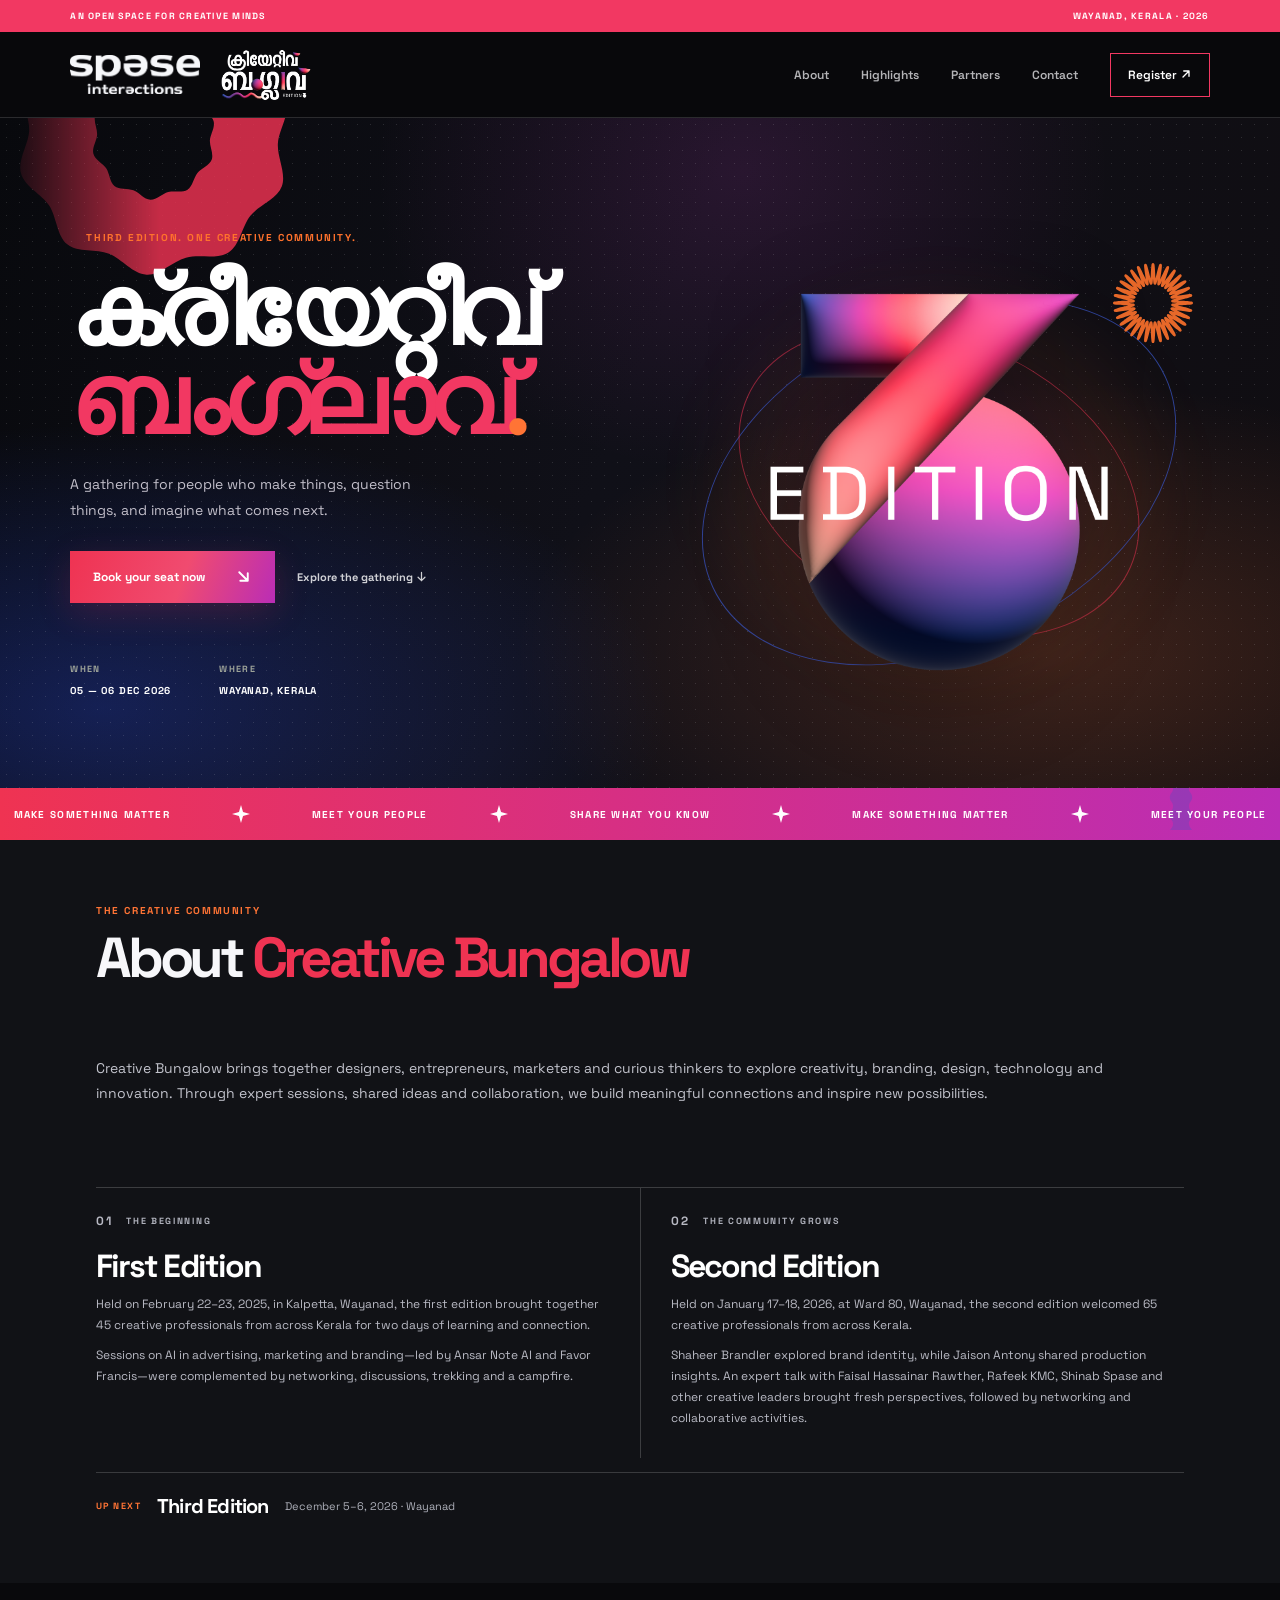
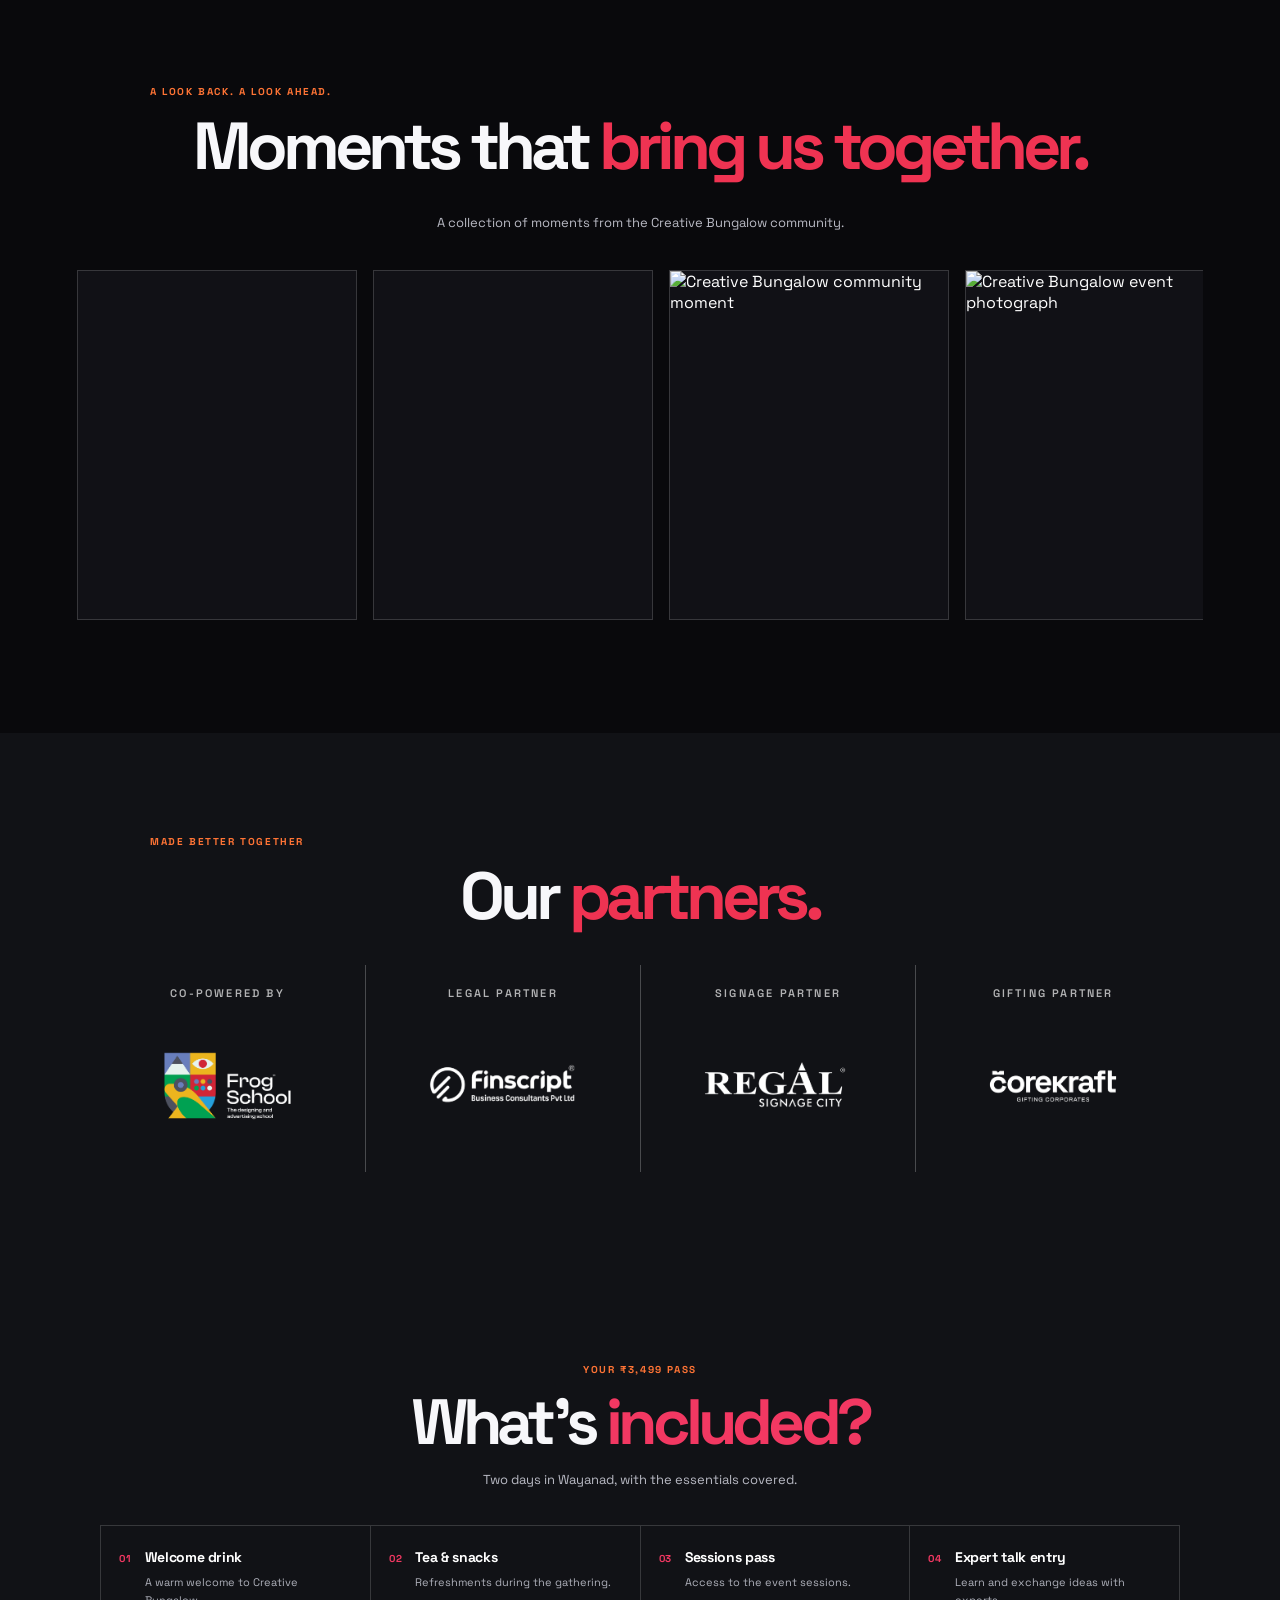
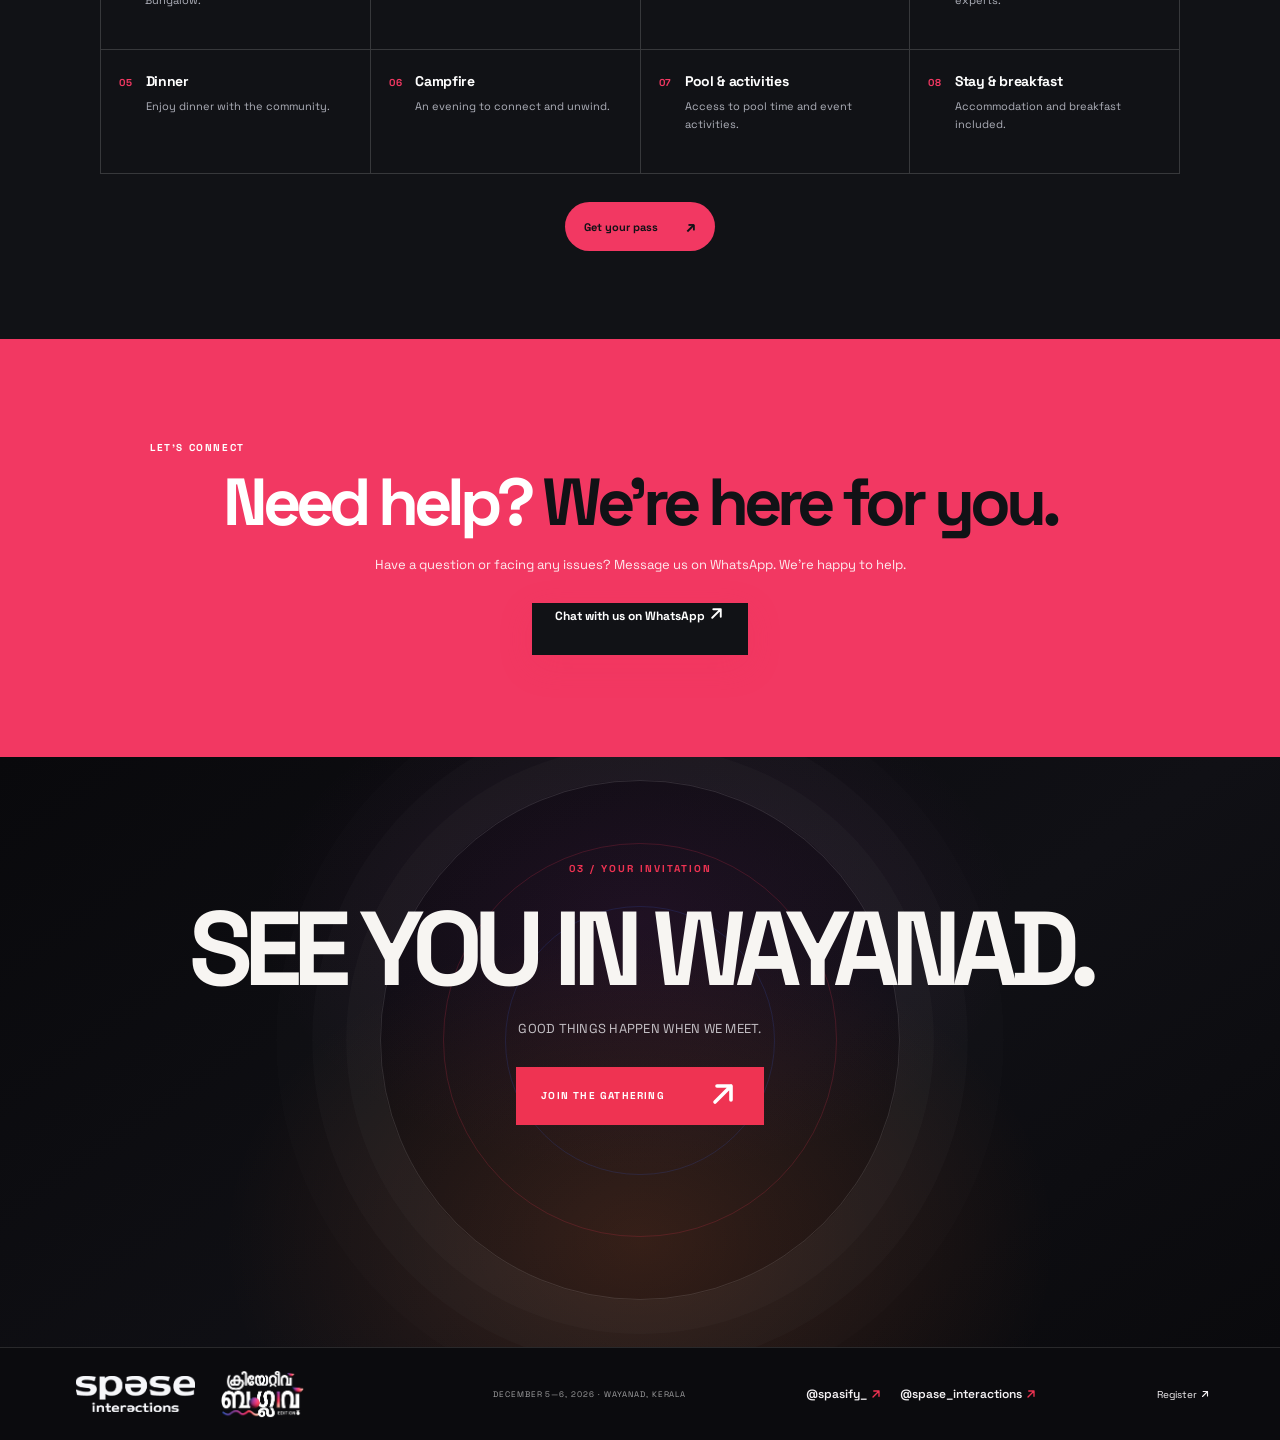
==== commit 0006d04e: "Move What's Included below partners section" ====
--- a/index.html
+++ b/index.html
@@ -28,24 +28,7 @@
 <div class="hero-art" aria-label="Creative Bungalow third edition artwork"><span class="hero-orbit hero-orbit-a" aria-hidden="true"></span><span class="hero-orbit hero-orbit-b" aria-hidden="true"></span><img class="hero-edition-art" src="./assets/brand/3.png" alt="Creative Bungalow — Third Edition" fetchpriority="high"></div>
 
 </section>
-<section class="included-section" id="whats-included">
-  <div class="included-heading">
-    <p class="eyebrow">YOUR ₹3,499 PASS</p>
-    <h2>What's <em>included?</em></h2>
-    <p>Two days in Wayanad, with the essentials covered.</p>
-  </div>
-  <div class="included-grid">
-    <article class="included-item"><span>01</span><div><h3>Welcome drink</h3><p>A warm welcome to Creative Bungalow.</p></div></article>
-    <article class="included-item"><span>02</span><div><h3>Tea &amp; snacks</h3><p>Refreshments during the gathering.</p></div></article>
-    <article class="included-item"><span>03</span><div><h3>Sessions pass</h3><p>Access to the event sessions.</p></div></article>
-    <article class="included-item"><span>04</span><div><h3>Expert talk entry</h3><p>Learn and exchange ideas with experts.</p></div></article>
-    <article class="included-item"><span>05</span><div><h3>Dinner</h3><p>Enjoy dinner with the community.</p></div></article>
-    <article class="included-item"><span>06</span><div><h3>Campfire</h3><p>An evening to connect and unwind.</p></div></article>
-    <article class="included-item"><span>07</span><div><h3>Pool &amp; activities</h3><p>Access to pool time and event activities.</p></div></article>
-    <article class="included-item"><span>08</span><div><h3>Stay &amp; breakfast</h3><p>Accommodation and breakfast included.</p></div></article>
-  </div>
-  <a class="included-cta" href="./register.html">Get your pass <span aria-hidden="true">↗</span></a>
-</section>
+
 <div class="ticker"><div class="ticker-track"><span>MAKE SOMETHING MATTER</span><b><svg class="icon icon-spark" aria-hidden="true" focusable="false" viewBox="0 0 16 16"><path d="m8 0 1.8 6.2L16 8l-6.2 1.8L8 16l-1.8-6.2L0 8l6.2-1.8z"/></svg></b><span>MEET YOUR PEOPLE</span><b><svg class="icon icon-spark" aria-hidden="true" focusable="false" viewBox="0 0 16 16"><path d="m8 0 1.8 6.2L16 8l-6.2 1.8L8 16l-1.8-6.2L0 8l6.2-1.8z"/></svg></b><span>SHARE WHAT YOU KNOW</span><b><svg class="icon icon-spark" aria-hidden="true" focusable="false" viewBox="0 0 16 16"><path d="m8 0 1.8 6.2L16 8l-6.2 1.8L8 16l-1.8-6.2L0 8l6.2-1.8z"/></svg></b><span>MAKE SOMETHING MATTER</span><b><svg class="icon icon-spark" aria-hidden="true" focusable="false" viewBox="0 0 16 16"><path d="m8 0 1.8 6.2L16 8l-6.2 1.8L8 16l-1.8-6.2L0 8l6.2-1.8z"/></svg></b><span>MEET YOUR PEOPLE</span></div></div>
 <section class="editorial-section about-section" id="about">
   <div class="editorial-heading"><p class="eyebrow">THE CREATIVE COMMUNITY</p><h2>About <em>Creative Bungalow</em></h2></div>
@@ -112,6 +95,24 @@
     </div>
   </div>
 </section>
+<section class="included-section" id="whats-included">
+  <div class="included-heading">
+    <p class="eyebrow">YOUR ₹3,499 PASS</p>
+    <h2>What's <em>included?</em></h2>
+    <p>Two days in Wayanad, with the essentials covered.</p>
+  </div>
+  <div class="included-grid">
+    <article class="included-item"><span>01</span><div><h3>Welcome drink</h3><p>A warm welcome to Creative Bungalow.</p></div></article>
+    <article class="included-item"><span>02</span><div><h3>Tea &amp; snacks</h3><p>Refreshments during the gathering.</p></div></article>
+    <article class="included-item"><span>03</span><div><h3>Sessions pass</h3><p>Access to the event sessions.</p></div></article>
+    <article class="included-item"><span>04</span><div><h3>Expert talk entry</h3><p>Learn and exchange ideas with experts.</p></div></article>
+    <article class="included-item"><span>05</span><div><h3>Dinner</h3><p>Enjoy dinner with the community.</p></div></article>
+    <article class="included-item"><span>06</span><div><h3>Campfire</h3><p>An evening to connect and unwind.</p></div></article>
+    <article class="included-item"><span>07</span><div><h3>Pool &amp; activities</h3><p>Access to pool time and event activities.</p></div></article>
+    <article class="included-item"><span>08</span><div><h3>Stay &amp; breakfast</h3><p>Accommodation and breakfast included.</p></div></article>
+  </div>
+  <a class="included-cta" href="./register.html">Get your pass <span aria-hidden="true">↗</span></a>
+</section>
 <section class="editorial-section contact-section" id="contact">
   <div class="editorial-heading"><p class="eyebrow">LET'S CONNECT</p><h2>Need help? <em>We're here for you.</em></h2></div>
   <p class="editorial-subtitle">Have a question or facing any issues? Message us on WhatsApp. We're happy to help.</p>
--- a/styles.css
+++ b/styles.css
@@ -1369,3 +1369,25 @@
   -webkit-backdrop-filter:blur(16px);
   border-bottom:1px solid rgba(255,255,255,.13);
 }
+
+
+/* Homepage package inclusions */
+.included-section{
+  padding:clamp(58px,7vw,88px) max(6%,calc((100% - 1180px)/2));
+  background:#111216;
+  color:#f7f7fa;
+}
+.included-heading{max-width:720px;margin:0 auto 34px;text-align:center}
+.included-heading .eyebrow{justify-content:center;color:#ff7435;margin-bottom:14px}
+.included-heading h2{margin:0;color:#f7f7fa;font-size:clamp(38px,5.2vw,64px);line-height:1.02;letter-spacing:-.075em}
+.included-heading h2 em{font-style:normal;color:#f23862}
+.included-heading>p:last-child{margin:14px 0 0;color:#b9bac4;font-size:13px;line-height:1.7}
+.included-grid{max-width:1080px;margin:0 auto;display:grid;grid-template-columns:repeat(4,minmax(0,1fr));border-top:1px solid rgba(255,255,255,.16);border-left:1px solid rgba(255,255,255,.16)}
+.included-item{min-height:124px;padding:22px 18px;display:flex;gap:13px;border-right:1px solid rgba(255,255,255,.16);border-bottom:1px solid rgba(255,255,255,.16)}
+.included-item>span{color:#f23862;font-size:10px;font-weight:700;letter-spacing:.08em;padding-top:4px}
+.included-item h3{margin:0 0 7px;color:#fff;font-size:14px;letter-spacing:-.025em}
+.included-item p{margin:0;color:#aeb0ba;font-size:11px;line-height:1.65}
+.included-cta{width:max-content;display:flex;align-items:center;gap:28px;margin:28px auto 0;padding:14px 19px;border-radius:99px;background:#f23862;color:#111216;font-size:11px;font-weight:700}
+.included-cta span{font-size:16px}
+@media(max-width:760px){.included-section{padding:58px 6% 64px}.included-grid{grid-template-columns:repeat(2,minmax(0,1fr))}.included-item{min-height:112px;padding:17px 12px;gap:9px}.included-item h3{font-size:12px}.included-item p{font-size:10px}}
+@media(max-width:380px){.included-grid{grid-template-columns:1fr}.included-item{min-height:auto}}
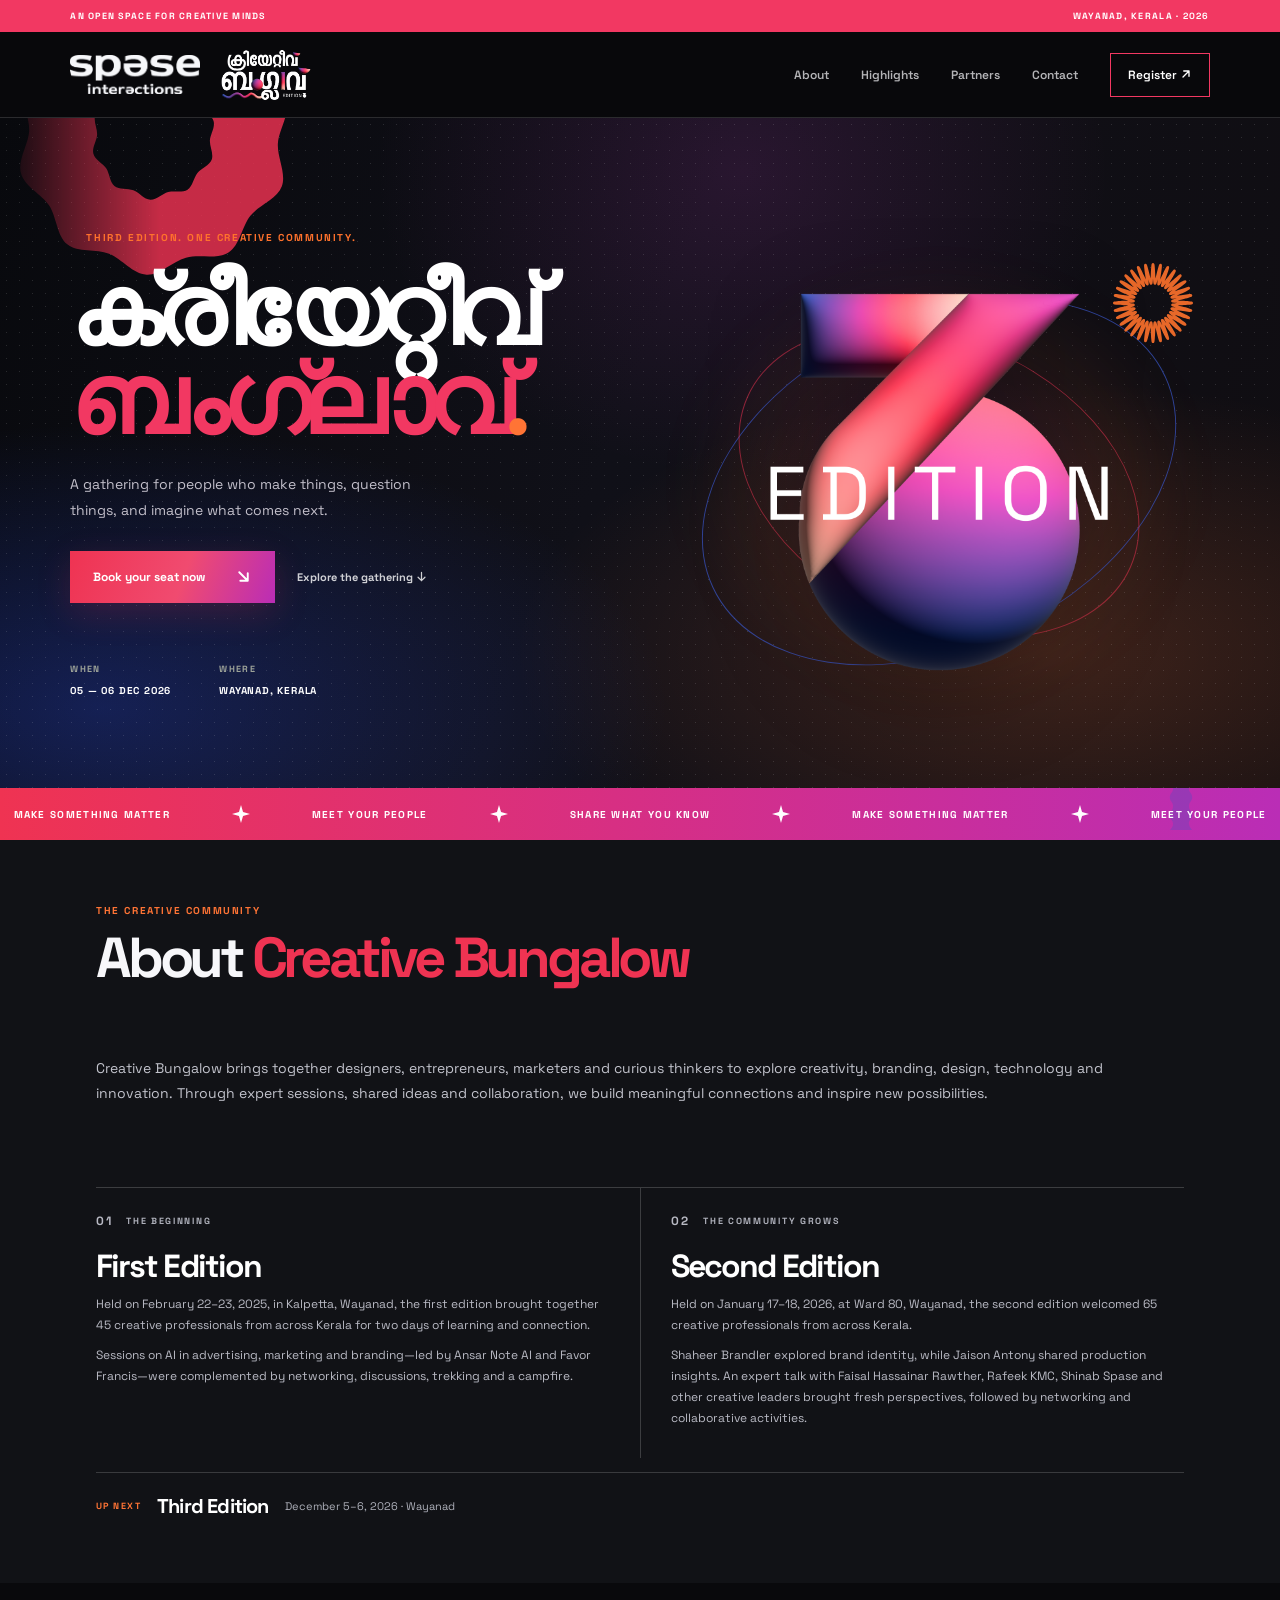
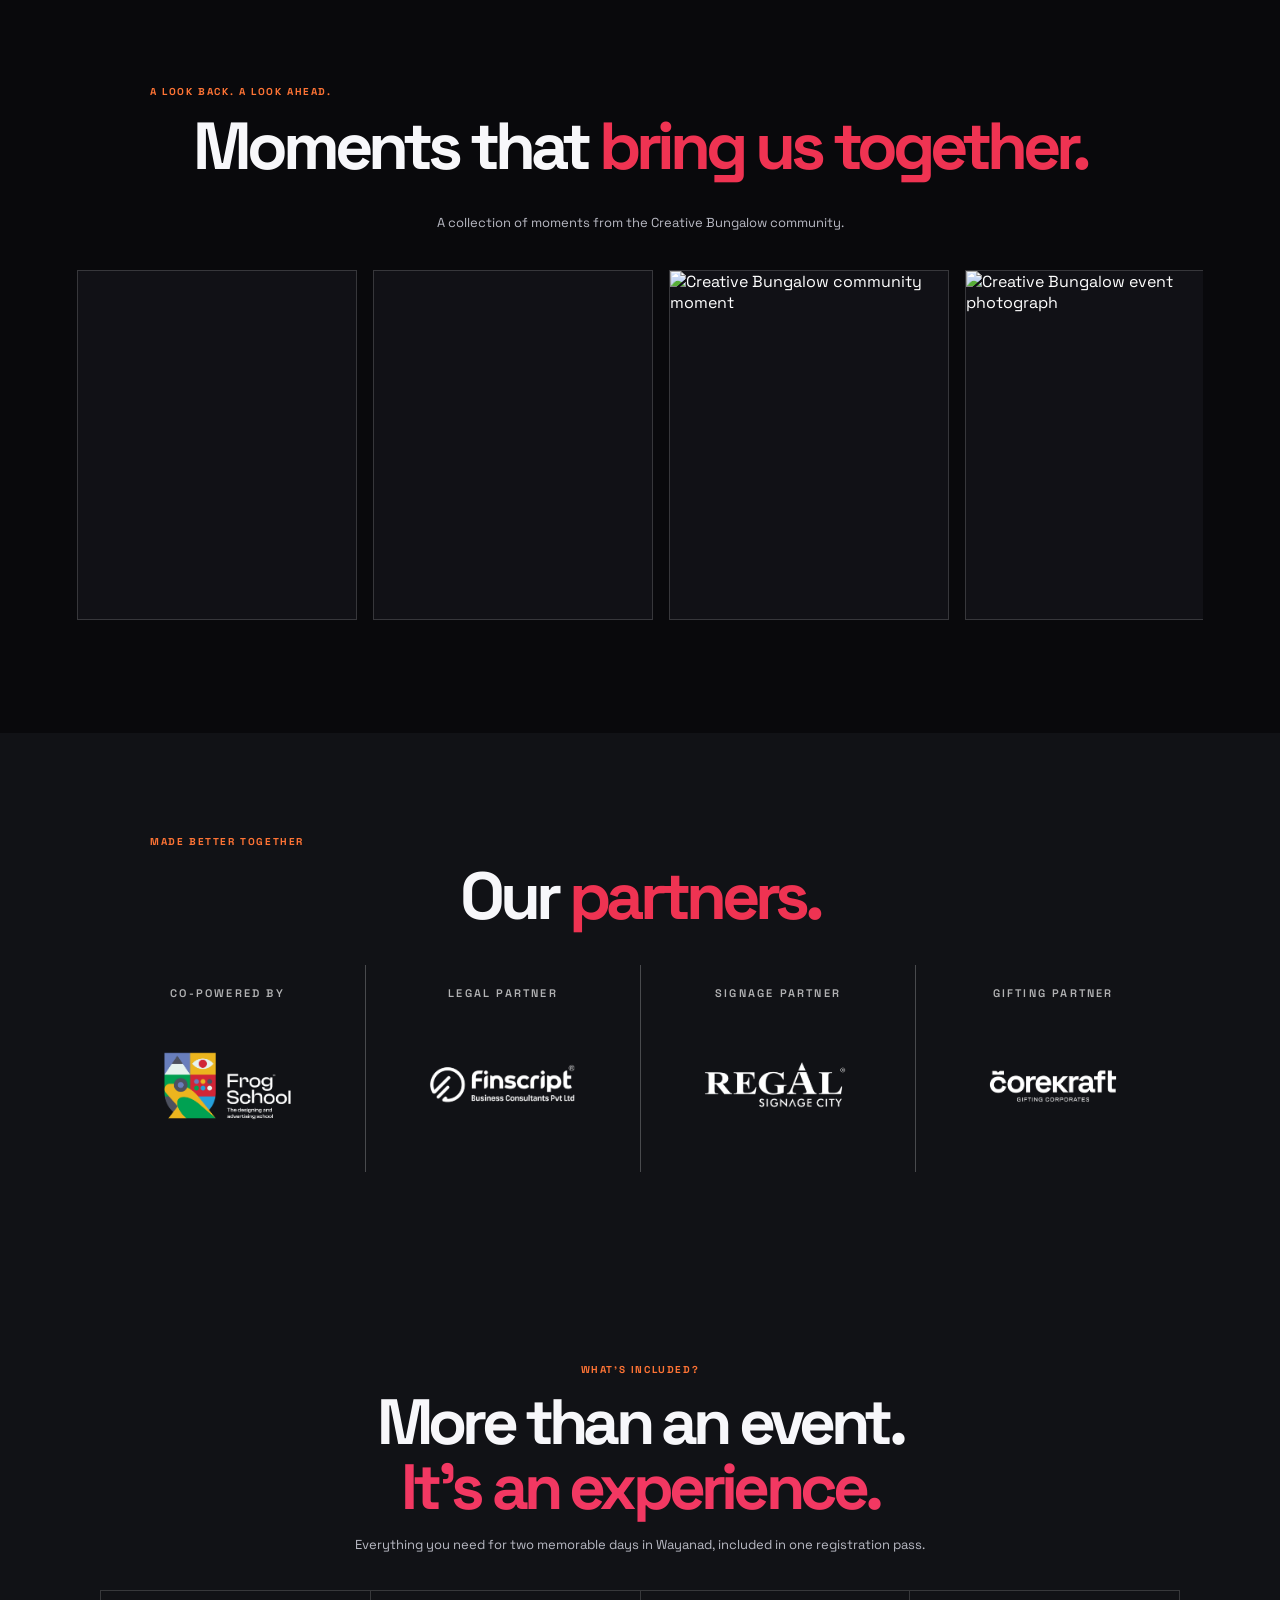
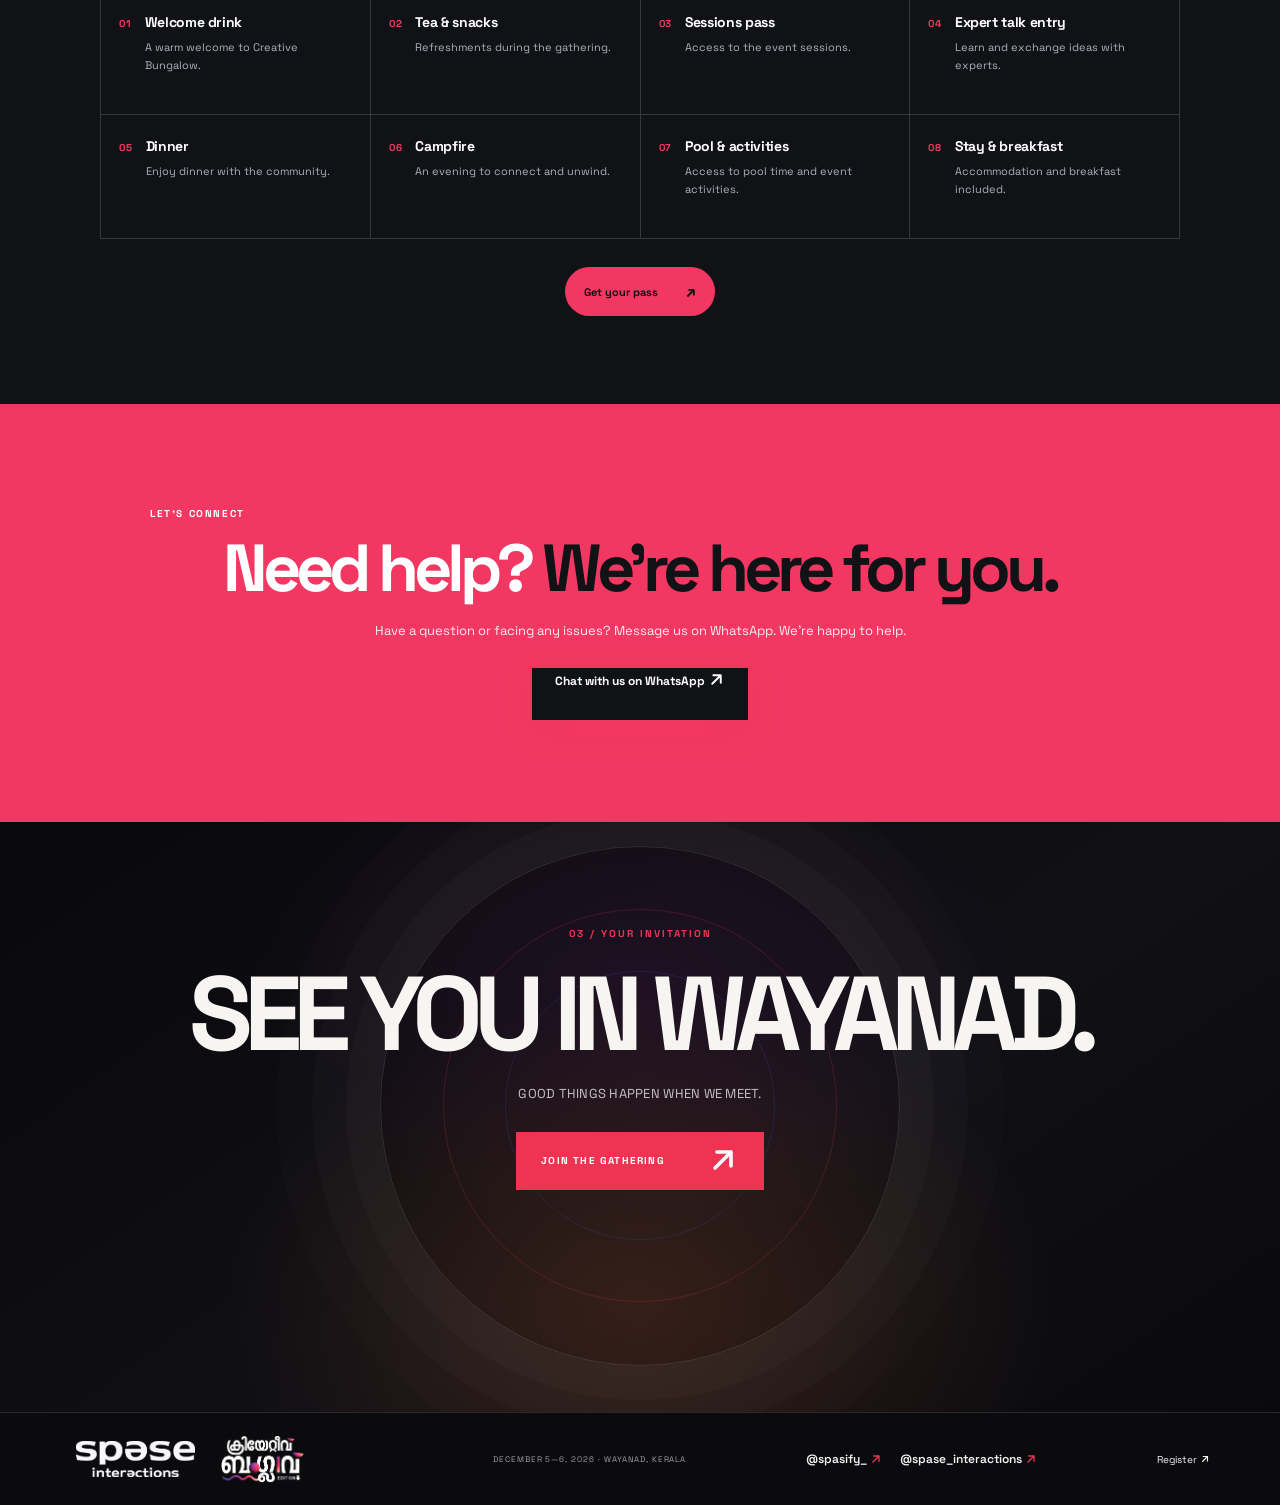
==== commit 034e492a: "Refresh What's Included section messaging" ====
--- a/index.html
+++ b/index.html
@@ -97,9 +97,9 @@
 </section>
 <section class="included-section" id="whats-included">
   <div class="included-heading">
-    <p class="eyebrow">YOUR ₹3,499 PASS</p>
-    <h2>What's <em>included?</em></h2>
-    <p>Two days in Wayanad, with the essentials covered.</p>
+    <p class="eyebrow">WHAT'S INCLUDED?</p>
+    <h2>More than an event.<br><em>It's an experience.</em></h2>
+    <p>Everything you need for two memorable days in Wayanad, included in one registration pass.</p>
   </div>
   <div class="included-grid">
     <article class="included-item"><span>01</span><div><h3>Welcome drink</h3><p>A warm welcome to Creative Bungalow.</p></div></article>
